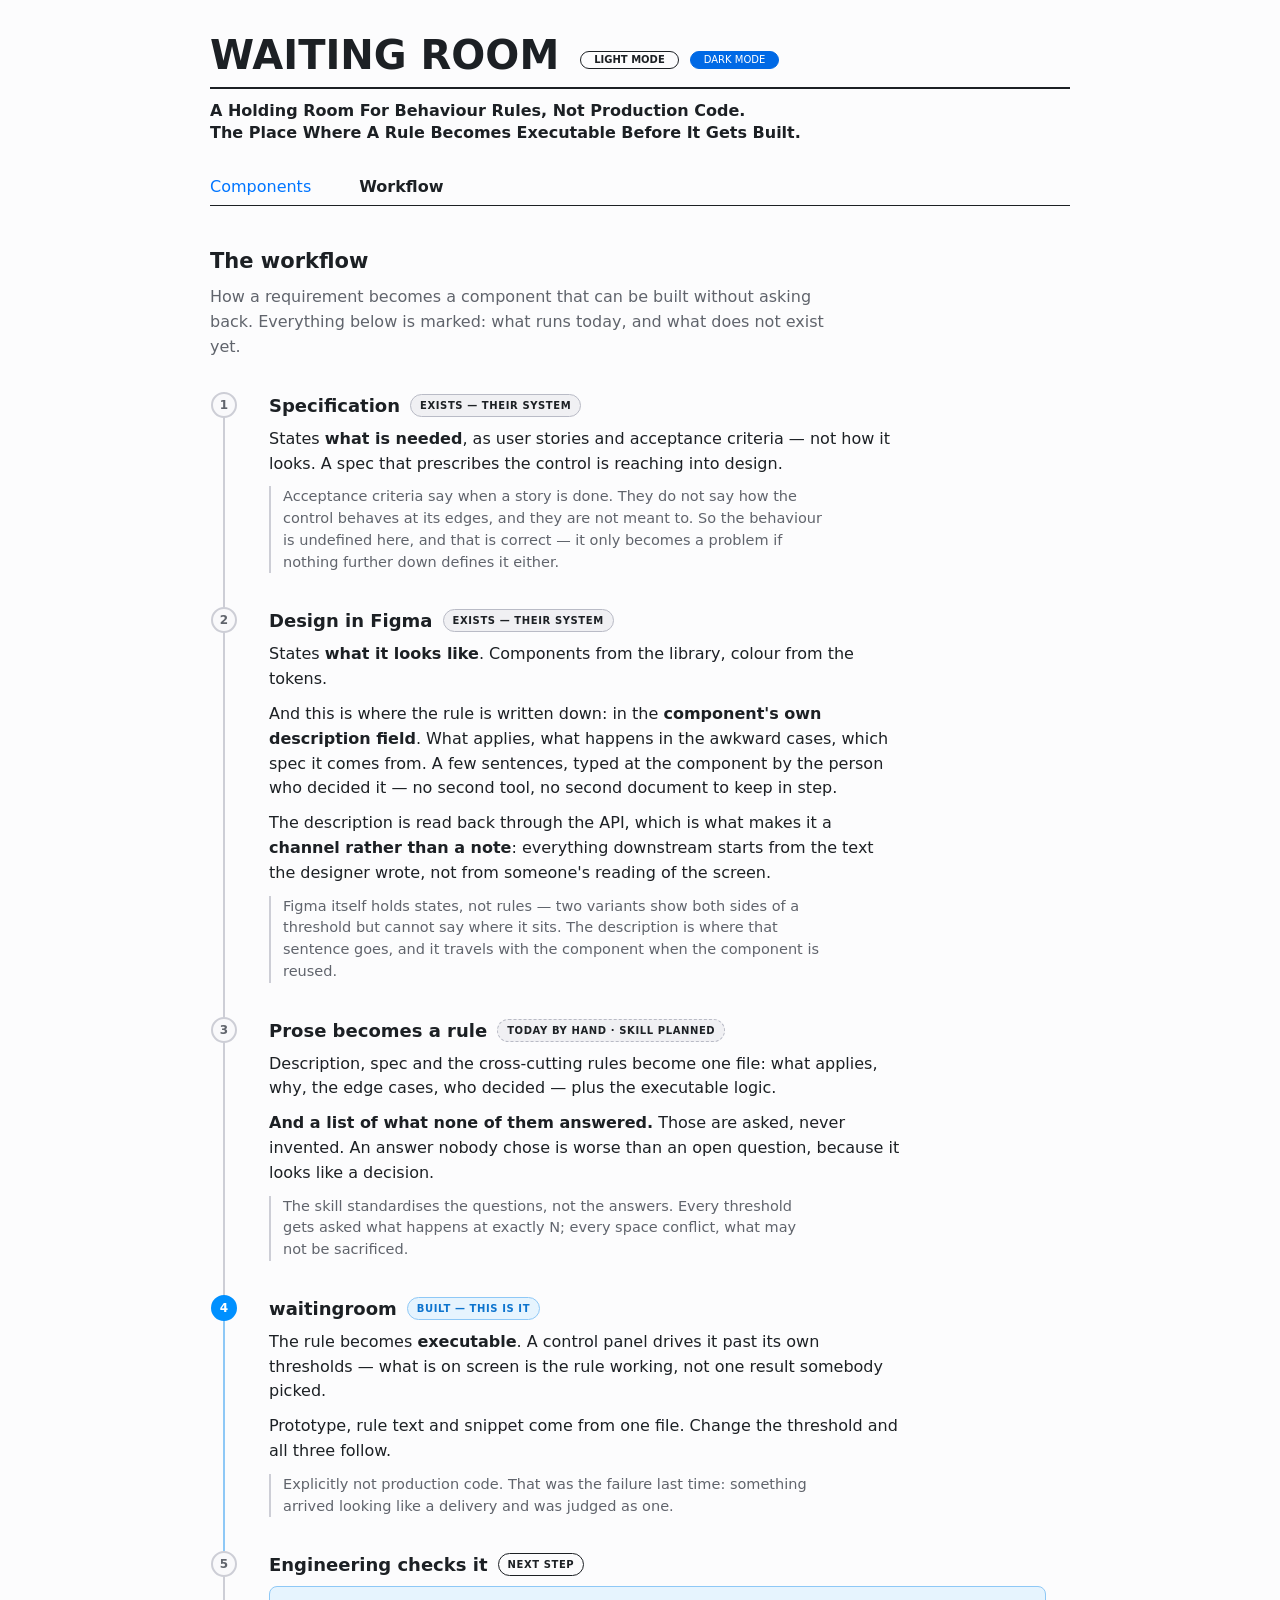
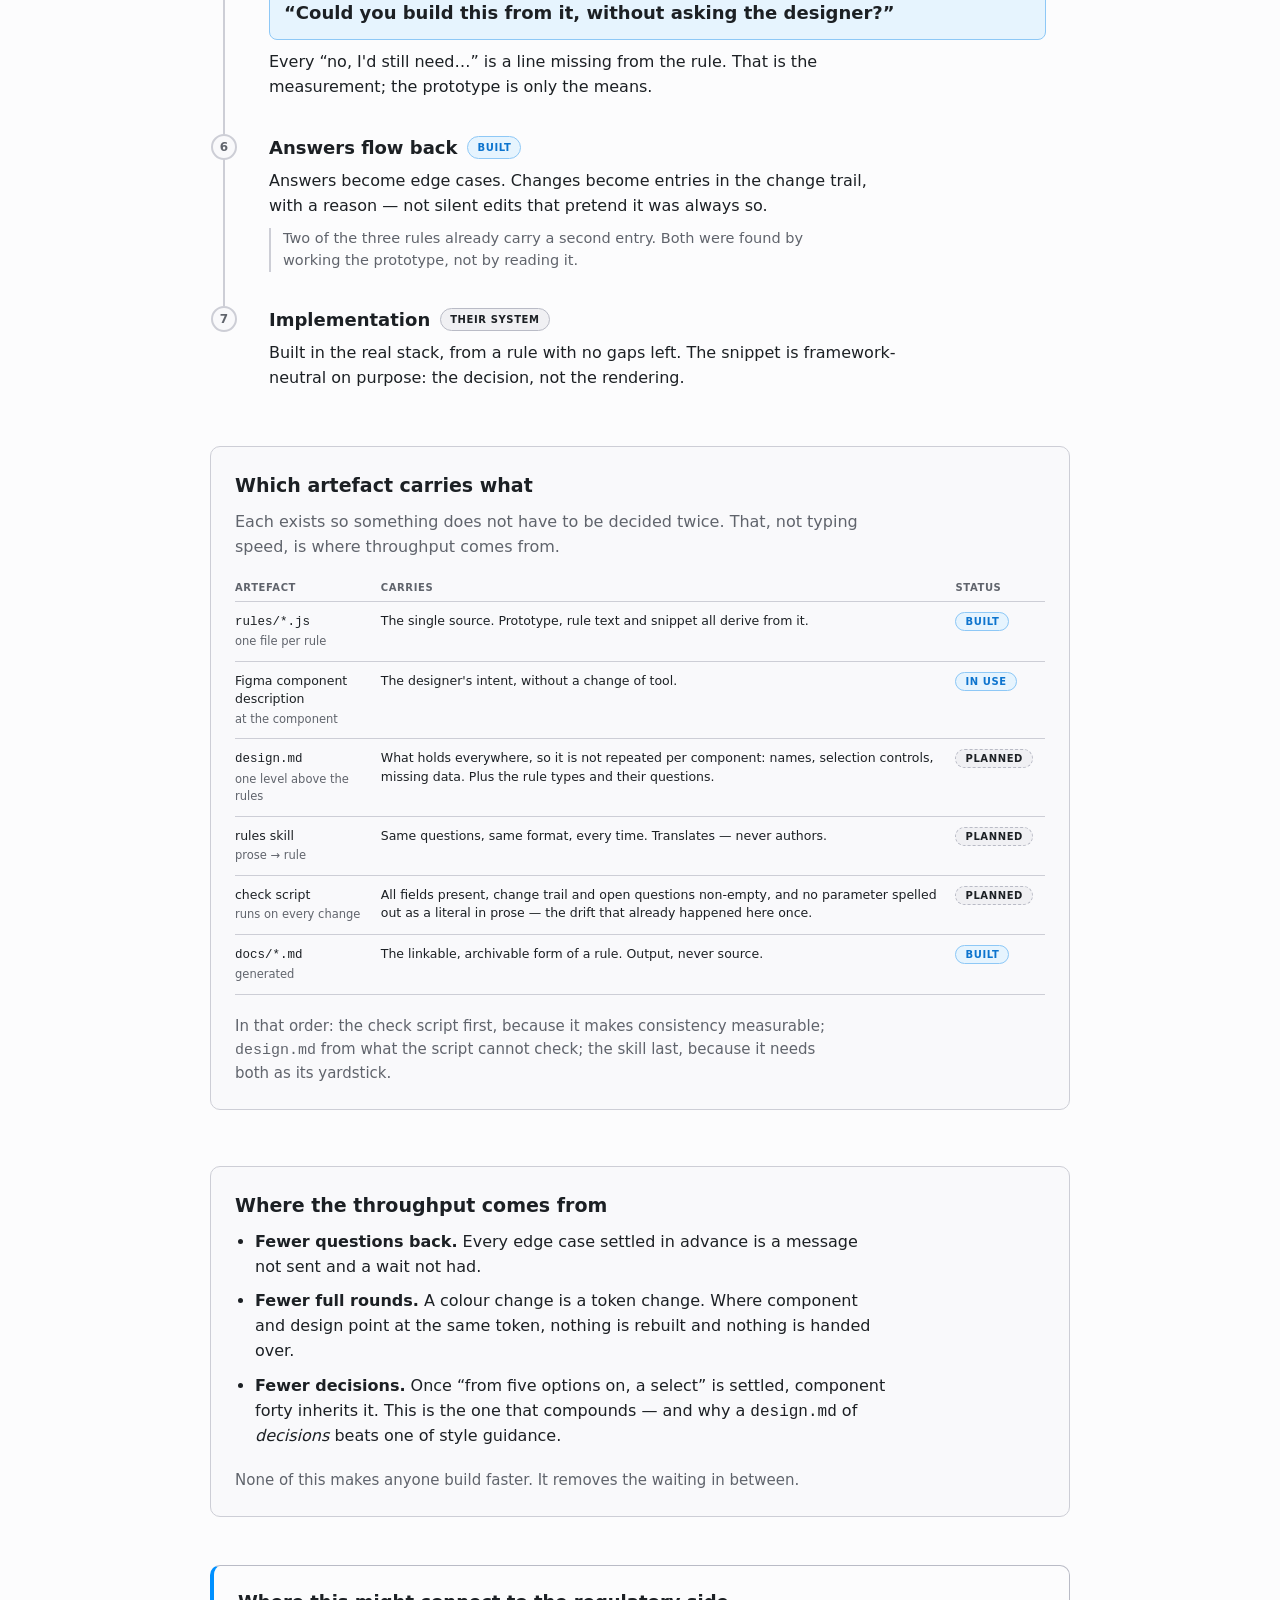
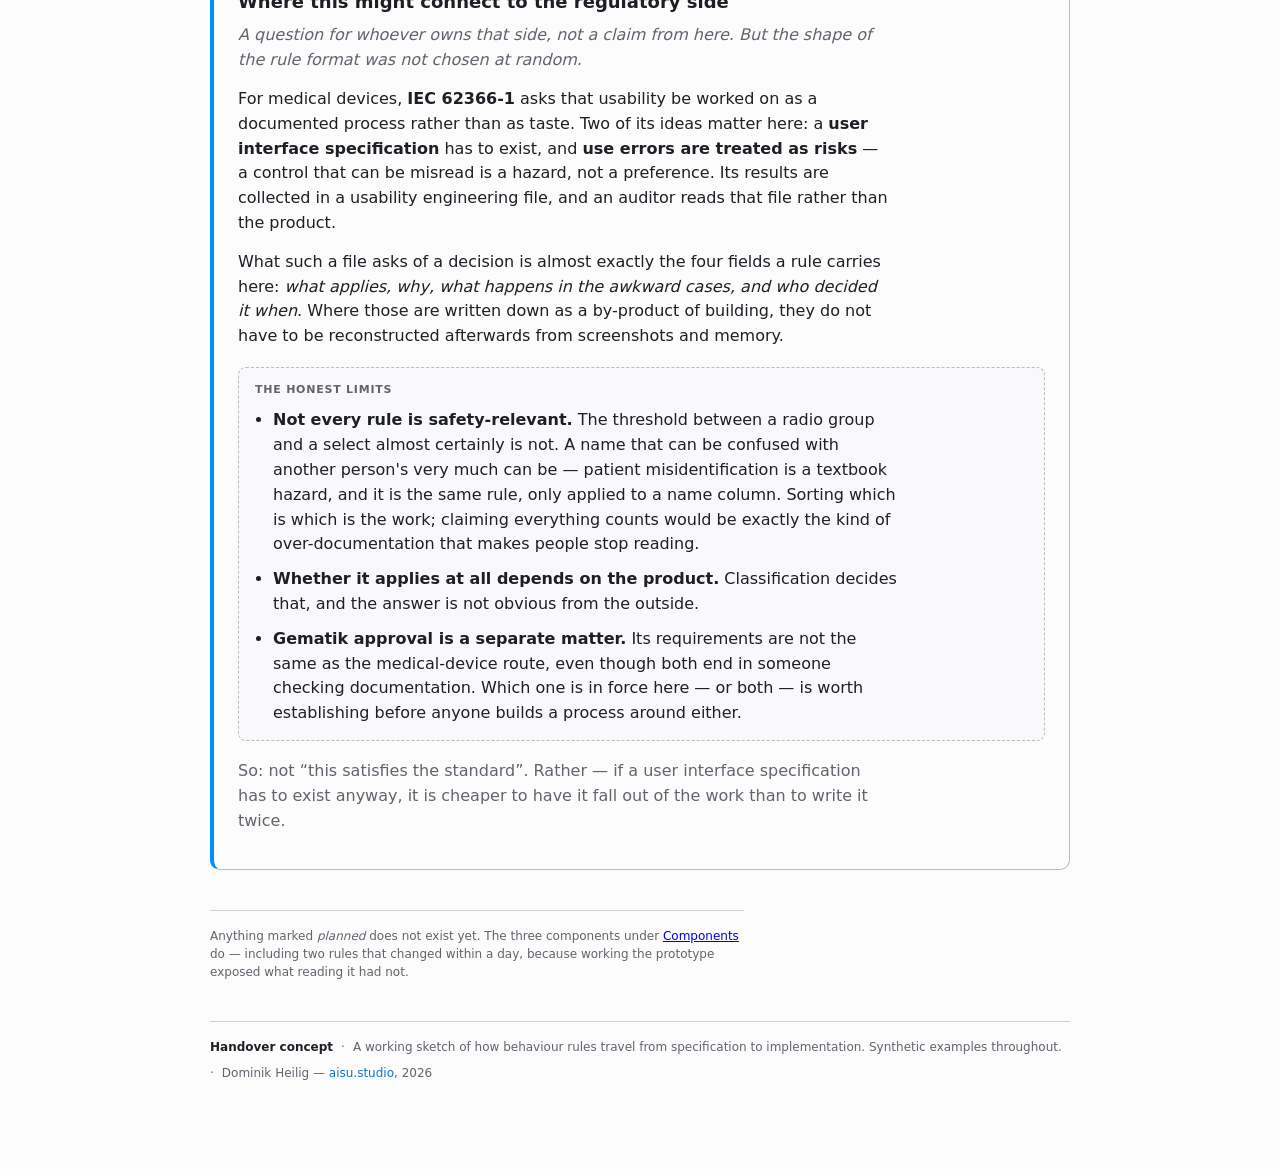
==== flow.html @ 4f772e80 "Keep the page's own typeface The frame is set in Public Sans. Sizes, weights and spacing stay the fr" ====
<!doctype html>
<html lang="en">
<head>
<meta charset="utf-8">
<meta name="viewport" content="width=device-width, initial-scale=1">
<title>waitingroom — the workflow</title>
<link rel="stylesheet" href="waitingroom.css">
</head>
<body class="wr-flow-page">
<div class="wr-page">

  <header id="site-header"></header>

  <h2 class="wr-page-heading">The workflow</h2>
  <p class="wr-page-lead">
    How a requirement becomes a component that can be built without asking back.
    Everything below is marked: what runs today, and what does not exist yet.
  </p>

  <!-- ------------------------------------------------------------ steps -->
  <ol class="wr-flow">

    <li class="wr-step">
      <div class="wr-step-head">
        <span class="wr-step-num">1</span>
        <h2>Specification</h2>
        <span class="wr-status wr-status-theirs">exists — their system</span>
      </div>
      <p>
        States <strong>what is needed</strong>, as user stories and acceptance criteria
        — not how it looks. A spec that prescribes the control is reaching into design.
      </p>
      <p class="wr-step-note">
        Acceptance criteria say when a story is done. They do not say how the control
        behaves at its edges, and they are not meant to. So the behaviour is undefined
        here, and that is correct — it only becomes a problem if nothing further down
        defines it either.
      </p>
    </li>

    <li class="wr-step">
      <div class="wr-step-head">
        <span class="wr-step-num">2</span>
        <h2>Design in Figma</h2>
        <span class="wr-status wr-status-theirs">exists — their system</span>
      </div>
      <p>
        States <strong>what it looks like</strong>. Components from the library, colour
        from the tokens.
      </p>
      <p>
        And this is where the rule is written down: in the
        <strong>component's own description field</strong>. What applies, what happens
        in the awkward cases, which spec it comes from. A few sentences, typed at the
        component by the person who decided it — no second tool, no second document to
        keep in step.
      </p>
      <p>
        The description is read back through the API, which is what makes it a
        <strong>channel rather than a note</strong>: everything downstream starts from
        the text the designer wrote, not from someone's reading of the screen.
      </p>
      <p class="wr-step-note">
        Figma itself holds states, not rules — two variants show both sides of a
        threshold but cannot say where it sits. The description is where that sentence
        goes, and it travels with the component when the component is reused.
      </p>
    </li>

    <li class="wr-step">
      <div class="wr-step-head">
        <span class="wr-step-num">3</span>
        <h2>Prose becomes a rule</h2>
        <span class="wr-status wr-status-manual">today by hand · skill planned</span>
      </div>
      <p>
        Description, spec and the cross-cutting rules become one file: what applies,
        why, the edge cases, who decided — plus the executable logic.
      </p>
      <p>
        <strong>And a list of what none of them answered.</strong> Those are asked,
        never invented. An answer nobody chose is worse than an open question, because
        it looks like a decision.
      </p>
      <p class="wr-step-note">
        The skill standardises the questions, not the answers. Every threshold gets
        asked what happens at exactly N; every space conflict, what may not be
        sacrificed.
      </p>
    </li>

    <li class="wr-step wr-step-here">
      <div class="wr-step-head">
        <span class="wr-step-num">4</span>
        <h2>waitingroom</h2>
        <span class="wr-status wr-status-built">built — this is it</span>
      </div>
      <p>
        The rule becomes <strong>executable</strong>. A control panel drives it past its
        own thresholds — what is on screen is the rule working, not one result somebody
        picked.
      </p>
      <p>
        Prototype, rule text and snippet come from one file. Change the threshold and
        all three follow.
      </p>
      <p class="wr-step-note">
        Explicitly not production code. That was the failure last time: something
        arrived looking like a delivery and was judged as one.
      </p>
    </li>

    <li class="wr-step">
      <div class="wr-step-head">
        <span class="wr-step-num">5</span>
        <h2>Engineering checks it</h2>
        <span class="wr-status wr-status-next">next step</span>
      </div>
      <p class="wr-question">
        “Could you build this from it, without asking the designer?”
      </p>
      <p>
        Every “no, I'd still need…” is a line missing from the rule. That is the
        measurement; the prototype is only the means.
      </p>
    </li>

    <li class="wr-step">
      <div class="wr-step-head">
        <span class="wr-step-num">6</span>
        <h2>Answers flow back</h2>
        <span class="wr-status wr-status-built">built</span>
      </div>
      <p>
        Answers become edge cases. Changes become entries in the change trail, with a
        reason — not silent edits that pretend it was always so.
      </p>
      <p class="wr-step-note">
        Two of the three rules already carry a second entry. Both were found by working
        the prototype, not by reading it.
      </p>
    </li>

    <li class="wr-step">
      <div class="wr-step-head">
        <span class="wr-step-num">7</span>
        <h2>Implementation</h2>
        <span class="wr-status wr-status-theirs">their system</span>
      </div>
      <p>
        Built in the real stack, from a rule with no gaps left. The snippet is
        framework-neutral on purpose: the decision, not the rendering.
      </p>
    </li>

  </ol>

  <!-- -------------------------------------------------------- artefacts -->
  <section class="wr-origin">
    <h2 class="wr-origin-title">Which artefact carries what</h2>
    <p class="wr-origin-lead">
      Each exists so something does not have to be decided twice. That, not typing
      speed, is where throughput comes from.
    </p>

    <table class="wr-cond">
      <thead>
        <tr><th>Artefact</th><th>Carries</th><th>Status</th></tr>
      </thead>
      <tbody>
        <tr>
          <td><code>rules/*.js</code><div class="wr-cond-label">one file per rule</div></td>
          <td>The single source. Prototype, rule text and snippet all derive from it.</td>
          <td><span class="wr-status wr-status-built">built</span></td>
        </tr>
        <tr>
          <td>Figma component description<div class="wr-cond-label">at the component</div></td>
          <td>The designer's intent, without a change of tool.</td>
          <td><span class="wr-status wr-status-built">in use</span></td>
        </tr>
        <tr>
          <td><code>design.md</code><div class="wr-cond-label">one level above the rules</div></td>
          <td>
            What holds everywhere, so it is not repeated per component: names, selection
            controls, missing data. Plus the rule types and their questions.
          </td>
          <td><span class="wr-status wr-status-planned">planned</span></td>
        </tr>
        <tr>
          <td>rules skill<div class="wr-cond-label">prose → rule</div></td>
          <td>
            Same questions, same format, every time. Translates — never authors.
          </td>
          <td><span class="wr-status wr-status-planned">planned</span></td>
        </tr>
        <tr>
          <td>check script<div class="wr-cond-label">runs on every change</div></td>
          <td>
            All fields present, change trail and open questions non-empty, and no
            parameter spelled out as a literal in prose — the drift that already
            happened here once.
          </td>
          <td><span class="wr-status wr-status-planned">planned</span></td>
        </tr>
        <tr>
          <td><code>docs/*.md</code><div class="wr-cond-label">generated</div></td>
          <td>The linkable, archivable form of a rule. Output, never source.</td>
          <td><span class="wr-status wr-status-built">built</span></td>
        </tr>
      </tbody>
    </table>

    <p class="wr-origin-foot">
      In that order: the check script first, because it makes consistency measurable;
      <code>design.md</code> from what the script cannot check; the skill last, because
      it needs both as its yardstick.
    </p>
  </section>

  <!-- ---------------------------------------------------------- payoff -->
  <section class="wr-origin">
    <h2 class="wr-origin-title">Where the throughput comes from</h2>
    <ul class="wr-payoff">
      <li>
        <strong>Fewer questions back.</strong> Every edge case settled in advance is a
        message not sent and a wait not had.
      </li>
      <li>
        <strong>Fewer full rounds.</strong> A colour change is a token change. Where
        component and design point at the same token, nothing is rebuilt and nothing is
        handed over.
      </li>
      <li>
        <strong>Fewer decisions.</strong> Once “from five options on, a select” is
        settled, component forty inherits it. This is the one that compounds — and why a
        <code>design.md</code> of <em>decisions</em> beats one of style guidance.
      </li>
    </ul>
    <p class="wr-origin-foot">
      None of this makes anyone build faster. It removes the waiting in between.
    </p>
  </section>


  <!-- ------------------------------------------------- regulatory note -->
  <aside class="wr-note">
    <h2 class="wr-note-title">Where this might connect to the regulatory side</h2>
    <p class="wr-note-lead">
      A question for whoever owns that side, not a claim from here. But the shape of
      the rule format was not chosen at random.
    </p>

    <p>
      For medical devices, <strong>IEC 62366-1</strong> asks that usability be worked on
      as a documented process rather than as taste. Two of its ideas matter here: a
      <strong>user interface specification</strong> has to exist, and
      <strong>use errors are treated as risks</strong> — a control that can be
      misread is a hazard, not a preference. Its results are collected in a usability
      engineering file, and an auditor reads that file rather than the product.
    </p>

    <p>
      What such a file asks of a decision is almost exactly the four fields a rule
      carries here: <em>what applies, why, what happens in the awkward cases, and who
      decided it when</em>. Where those are written down as a by-product of building,
      they do not have to be reconstructed afterwards from screenshots and memory.
    </p>

    <div class="wr-note-caution">
      <h3>The honest limits</h3>
      <ul>
        <li>
          <strong>Not every rule is safety-relevant.</strong> The threshold between a
          radio group and a select almost certainly is not. A name that can be confused
          with another person's very much can be — patient misidentification is a
          textbook hazard, and it is the same rule, only applied to a name column.
          Sorting which is which is the work; claiming everything counts would be
          exactly the kind of over-documentation that makes people stop reading.
        </li>
        <li>
          <strong>Whether it applies at all depends on the product.</strong>
          Classification decides that, and the answer is not obvious from the outside.
        </li>
        <li>
          <strong>Gematik approval is a separate matter.</strong> Its requirements are
          not the same as the medical-device route, even though both end in someone
          checking documentation. Which one is in force here — or both — is worth
          establishing before anyone builds a process around either.
        </li>
      </ul>
    </div>

    <p class="wr-note-foot">
      So: not “this satisfies the standard”. Rather — if a user interface specification
      has to exist anyway, it is cheaper to have it fall out of the work than to write
      it twice.
    </p>
  </aside>

  <p class="wr-foot">
    Anything marked <em>planned</em> does not exist yet. The three components under
    <a href="index.html">Components</a> do — including two rules that changed within a
    day, because working the prototype exposed what reading it had not.
  </p>


  <p class="wr-signature">
    <strong>Handover concept</strong>
    <span>·</span>
    <span>A working sketch of how behaviour rules travel from specification to
    implementation. Synthetic examples throughout.</span>
    <span>·</span>
    <span>Dominik Heilig — <a href="https://aisu.studio" target="_blank" rel="noopener noreferrer">aisu.studio</a>, 2026</span>
  </p>

</div>

<script type="module">
import { applyStoredTheme, wireModeControl } from './theme.js';
import { renderHeader } from './header.js';
applyStoredTheme();
renderHeader(document.getElementById('site-header'));
wireModeControl(document.querySelector('.wr-mode'));
</script>
</body>
</html>
---- waitingroom.css ----
/* ============================================================================
   waitingroom — colour layer
   ----------------------------------------------------------------------------
   Deliberately three-tiered: primitive → semantic → component. Not a proposal
   but a rebuild, so a component here can use the same structure as the target
   environment, and a primitive can be swapped without touching a component.

   The primitives are Radix scales (radix-ui.com/colors). Radix assigns a
   defined role to each step — 1/2 surfaces, 3–5 states, 6–8 borders, 9/10
   saturated solids, 11/12 text. That is why no contrast is computed by hand
   here: steps 11 and 12 on steps 1/2 are text-safe by construction.

   NOTE: the hex values below were written from memory and should be checked
   against the official Radix values before any serious use. For the structure
   this file is demonstrating, that makes no difference.
   ========================================================================= */

:root {
  /* ---------- 1 · PRIMITIVE — raw scale values, no meaning attached ---------- */
  --slate-1:  #fcfcfd;
  --slate-2:  #f9f9fb;
  --slate-3:  #f0f0f3;
  --slate-4:  #e8e8ec;
  --slate-5:  #e0e1e6;
  --slate-6:  #d9d9e0;
  --slate-7:  #cdced6;
  --slate-8:  #b9bbc6;
  --slate-9:  #8b8d98;
  --slate-10: #80838d;
  --slate-11: #60646c;
  --slate-12: #1c2024;

  --blue-1:  #fbfdff;
  --blue-2:  #f4faff;
  --blue-3:  #e6f4fe;
  --blue-4:  #d5efff;
  --blue-5:  #c2e5ff;
  --blue-6:  #acd8fc;
  --blue-7:  #8ec8f6;
  --blue-8:  #5eb1ef;
  --blue-9:  #0090ff;
  --blue-10: #0588f0;
  --blue-11: #0d74ce;
  --blue-12: #113264;
}

:root {
  /* ---------- 2 · SEMANTIC — roles. The connector. ----------
     Only this tier is repointed when the mode changes. Components never
     reach for a primitive — that would defeat the swap the whole structure
     exists to make possible. */
  --bg:            var(--slate-1);
  --surface:       var(--slate-2);
  --surface-sunk:  var(--slate-3);
  --border:        var(--slate-7);
  --border-strong: var(--slate-8);
  --text:          var(--slate-12);
  --text-muted:    var(--slate-11);
  --accent-solid:  var(--blue-9);
  --accent-text:   var(--blue-11);
  --accent-bg:     var(--blue-3);
  --accent-border: var(--blue-7);
}

:root {
  /* ---------- 3 · COMPONENT — one variable per property ----------
     Looks redundant, and is — that is the point. A component can deviate
     without the semantic tier being touched, and one place shows which role
     it claims. */
  --field-label-text:   var(--text);
  --field-border:       var(--border);

  --radio-border:       var(--border-strong);
  --radio-border-on:    var(--accent-solid);
  --radio-dot:          var(--accent-solid);
  --radio-label-text:   var(--text);

  --select-bg:          var(--surface);
  --select-border:      var(--border);
  --select-text:        var(--text);

  --fixed-bg:           var(--surface-sunk);
  --fixed-text:         var(--text);
  --fixed-note-text:    var(--text-muted);

  --trace-bg:           var(--accent-bg);
  --trace-border:       var(--accent-border);
  --trace-text:         var(--accent-text);

  --panel-bg:           var(--surface);
  --panel-border:       var(--border);
  --tab-text:           var(--text-muted);
  --tab-text-active:    var(--text);
  --tab-border-active:  var(--accent-solid);

  --code-bg:            var(--slate-12);
  --code-text:          var(--slate-3);
}

/* Dark mode: ONLY the semantic tier repoints.
   No primitive changes, no component variable is touched. */
:root[data-theme='dark'] {
  --slate-1:  #111113;  --slate-2:  #18191b;  --slate-3:  #212225;
  --slate-4:  #272a2d;  --slate-5:  #2e3135;  --slate-6:  #363a3f;
  --slate-7:  #43484e;  --slate-8:  #5a6169;  --slate-9:  #696e77;
  --slate-10: #777b84;  --slate-11: #b0b4ba;  --slate-12: #edeef0;

  --blue-1:  #0d1520;  --blue-2:  #111927;  --blue-3:  #0d2847;
  --blue-4:  #003362;  --blue-5:  #004074;  --blue-6:  #104d87;
  --blue-7:  #205d9e;  --blue-8:  #2870bd;  --blue-9:  #0090ff;
  --blue-10: #3b9eff;  --blue-11: #70b8ff;  --blue-12: #c2e6ff;
}

/* ============================================================================
   Workbench
   ========================================================================= */

* { box-sizing: border-box; }

body {
  margin: 0;
  padding: 32px 24px 80px;
  background: var(--bg);
  color: var(--text);
  font-family: -apple-system, BlinkMacSystemFont, 'Segoe UI', system-ui, sans-serif;
  font-size: 14px;
  line-height: 1.5;
}

.wr-page { max-width: 860px; margin: 0 auto; }

/* ============================================================================
   Masthead — built to "Waiting Room Header" (overgabe, node 7:83)
   ----------------------------------------------------------------------------
   Metrics taken from the frame: 40px wordmark, 2px rule, 16px claim over two
   lines, 16px navigation, 1px rule. Rendered by header.js into both pages, so
   the two cannot disagree about it.

   The frame is set in Public Sans; this keeps the system stack the rest of the
   page already uses. Sizes, weights and spacing are the frame's — only the
   face differs, which also means no external font request from a page that
   gets shown to a regulated shop.

   The frame's black and white are read through the token layer instead of
   being written in, which is what lets the same header hold in dark mode.
   The two blues are the frame's own values.
   ========================================================================= */

:root {
  --head-blue-link: #0075ff;   /* frame: Workflow */
  --head-blue-fill: #0069e5;   /* frame: the pill that is not the current mode */
}

.wr-head { margin-bottom: 40px; }

/* Not a flex row: wordmark and pills sit in one line box, so the pills can be
   aligned to the wordmark's baseline rather than to the top of its line. */
.wr-head-top { display: block; }

.wr-wordmark {
  display: inline;
  margin: 0;
  font-size: clamp(30px, 4.6vw, 40px);
  line-height: 1.175;
  font-weight: 700;
  text-transform: uppercase;
  color: var(--text);
  text-decoration: none;
}
.wr-wordmark:hover { color: var(--head-blue-link); }

/* The frame's two rules: 2px under the wordmark, 1px under the navigation. */
.wr-rule { height: 1px; background: var(--text); margin: 6px 0 0; }
.wr-rule-heavy { height: 2px; margin: 8px 0 0; }

.wr-subtitle {
  margin: 11px 0 0;
  color: var(--text);
  font-size: 16px;
  font-weight: 700;
  line-height: 1.372;
  text-transform: capitalize;   /* as in the frame: the text is written as a
                                   sentence and cased by the style */
}
.wr-subtitle span { display: block; }

/* ---- Colour mode ----
   Two named states rather than one button labelled with the other mode: the
   old control read "Dark" and it was not answerable, from looking at it,
   whether that was the state or the action.

   The frame draws the current mode as an outlined bold pill and the other one
   filled — so the filled pill is the one you press. */
/* An inline-block with overflow:hidden has its baseline at its bottom margin
   edge. That anchor is what puts the pills' underside exactly on the
   wordmark's baseline — and it keeps holding when the wordmark scales down on
   a narrow viewport, which a fixed offset would not. The zeroed font-size and
   line-height remove the strut that would otherwise sit under the pills. */
.wr-mode-anchor {
  display: inline-block;
  overflow: hidden;
  vertical-align: baseline;
  margin-left: 21px;
  font-size: 0;
  line-height: 0;
}
.wr-mode { display: flex; gap: 11px; }
.wr-mode-btn {
  appearance: none;
  border: 1px solid var(--text);
  border-radius: 10px;
  background: transparent;
  color: var(--text);
  font: inherit;
  font-size: 10px;
  font-weight: 400;
  line-height: 16.5px;
  text-transform: uppercase;
  padding: 0 13px;
  cursor: pointer;
}
.wr-mode-btn[aria-pressed='false'] {
  background: var(--head-blue-fill);
  border-color: var(--head-blue-fill);
  color: #fff;
}
.wr-mode-btn[aria-pressed='true'] { font-weight: 700; }
.wr-mode-btn:hover { opacity: .85; }

/* ---- Page navigation ----
   Under the title rather than in a corner: with two pages the second is
   otherwise found by accident, and the workflow page is half the argument.
   As in the frame, the page being read is bold and black; the other reads as
   the link it is. */
.wr-nav { display: flex; flex-wrap: wrap; gap: 48px; margin: 31px 0 0; }
.wr-nav-link {
  text-decoration: none;
  color: var(--head-blue-link);
  font-size: 16px;
  font-weight: 400;
  text-transform: capitalize;
}
.wr-nav-link:hover { text-decoration: underline; }
.wr-nav-link[aria-current='page'] { color: var(--text); font-weight: 700; }

/* ---- Level filter ----
   These two used to be inert labels. They now filter, which is the only
   honest form for something that looks like a control. */
.wr-level {
  display: flex;
  flex-wrap: wrap;
  gap: 8px;
  margin: 34px 0 0;
}
.wr-level-chip {
  border: 1.5px solid var(--border-strong);
  border-radius: 999px;
  background: transparent;
  color: var(--text-muted);
  padding: 5px 13px;
  font: inherit;
  font-size: 10.5px;
  font-weight: 700;
  text-transform: uppercase;
  letter-spacing: .06em;
  cursor: pointer;
}
.wr-level-chip:hover { color: var(--text); border-color: var(--text); }
.wr-level-chip[aria-pressed='true'] {
  background: var(--accent-text);
  border-color: var(--accent-text);
  color: var(--bg);
}
/* Set apart by size and weight, not by fading it: at 10px an opacity step
   drops below the contrast floor, and a count nobody can read is decoration. */
.wr-level-count { margin-left: 7px; font-weight: 600; }
.wr-level-note {
  margin: 12px 0 0;
  max-width: 68ch;
  color: var(--text-muted);
  font-size: 12.5px;
  line-height: 1.5;
}

.wr-component-name { font-size: 17px; font-weight: 600; margin: 24px 0 10px; }

/* ---- Tabs ---- */
.wr-tabbar { display: flex; align-items: flex-end; gap: 4px; border-bottom: 1px solid var(--panel-border); }
.wr-tab {
  border: none; background: transparent;
  color: var(--tab-text);
  font-size: 11px; font-weight: 600; text-transform: uppercase; letter-spacing: .05em;
  padding: 10px 16px; cursor: pointer;
  border-bottom: 2px solid transparent;
  margin-bottom: -1px;
}
.wr-tab[aria-selected='true'] { color: var(--tab-text-active); border-bottom-color: var(--tab-border-active); }
.wr-links { margin-left: auto; align-self: center; display: flex; gap: 14px; }
.wr-ext-link {
  color: var(--accent-text); font-size: 11px; font-weight: 600;
  text-transform: uppercase; letter-spacing: .05em; text-decoration: none;
}
.wr-ext-link:hover { text-decoration: underline; }
/* Not yet linked: visibly pending rather than silently dead. */
.wr-ext-link-empty { color: var(--text-muted); border-bottom: 1px dotted var(--border-strong); }

.wr-panel {
  border: 1px solid var(--panel-border); border-top: none;
  background: var(--panel-bg);
  border-radius: 0 0 8px 8px;
  padding: 20px;
}
.wr-panel[hidden] { display: none; }

/* ---- Control panel ---- */
.wr-console {
  display: grid;
  gap: 16px;                      /* two controls stacked with no gap read as
                                     one control with a stray second row */
  border: 1px dashed var(--border-strong);
  border-radius: 8px;
  padding: 15px 16px;
  margin-bottom: 20px;
  background: var(--bg);
}
.wr-console-title {
  font-size: 10px; text-transform: uppercase; letter-spacing: .08em;
  color: var(--text-muted); margin: 0;
}
.wr-control { display: flex; align-items: center; gap: 12px; flex-wrap: wrap; }
/* Direct child only: a choice item is itself a label, and the shared minimum
   width was being applied to each option as well. */
.wr-control > label { font-size: 13px; min-width: 108px; }
.wr-control input[type='range'] { flex: 1; accent-color: var(--accent-solid); max-width: 320px; }
.wr-control output {
  font-variant-numeric: tabular-nums; font-size: 13px; min-width: 2.5em;
  color: var(--text-muted);
}

/* ---- The prototype ---- */
.wr-stage { padding: 4px 0; }
.wr-field { max-width: 380px; }
.wr-field-label { font-weight: 600; color: var(--field-label-text); margin-bottom: 8px; }

.wr-radios { display: grid; gap: 6px; }
.wr-radio { display: flex; align-items: center; gap: 8px; cursor: pointer; }
.wr-radio input { accent-color: var(--radio-dot); width: 16px; height: 16px; }
.wr-radio span { color: var(--radio-label-text); }

.wr-select {
  width: 100%;
  background: var(--select-bg);
  border: 1px solid var(--select-border);
  color: var(--select-text);
  border-radius: 6px;
  padding: 8px 10px;
  font-size: 14px;
  font-family: inherit;
}

.wr-fixed {
  background: var(--fixed-bg);
  border-radius: 6px; padding: 8px 10px;
  display: flex; align-items: baseline; gap: 10px; flex-wrap: wrap;
}
.wr-fixed-value { color: var(--fixed-text); }
.wr-fixed-note { color: var(--fixed-note-text); font-size: 12px; }

.wr-empty { color: var(--text-muted); font-style: italic; margin: 0; }

/* The trace: which branch of the rule is active. Not for production. */
.wr-trace {
  display: inline-flex; align-items: center; gap: 8px;
  margin-top: 16px; padding: 5px 10px;
  background: var(--trace-bg); border: 1px solid var(--trace-border);
  border-radius: 999px; color: var(--trace-text); font-size: 12px;
}
.wr-trace-form { font-weight: 600; }
.wr-trace-arrow { opacity: .6; }

/* ---- RULES ---- */
.wr-rule-head { margin: 0 0 4px; font-size: 15px; }
.wr-rule-statement {
  font-size: 15px; margin: 0 0 18px; padding: 10px 12px;
  background: var(--accent-bg); border-left: 3px solid var(--accent-solid);
  border-radius: 0 6px 6px 0; color: var(--text);
}
.wr-rule-section { margin: 0 0 18px; }
.wr-rule-section > h4 {
  font-size: 10px; text-transform: uppercase; letter-spacing: .08em;
  color: var(--text-muted); margin: 0 0 6px;
}
.wr-rule-section p { margin: 0; max-width: 68ch; }
.wr-edge { border-top: 1px solid var(--border); padding: 8px 0; }
.wr-edge:last-child { border-bottom: 1px solid var(--border); }
.wr-edge dt { font-weight: 600; font-size: 13px; }
.wr-edge dd { margin: 2px 0 0; color: var(--text-muted); max-width: 68ch; }

.wr-open { border-left: 3px solid var(--slate-9); padding-left: 12px; }
.wr-open li { margin-bottom: 6px; max-width: 66ch; }

.wr-prov { font-size: 12px; color: var(--text-muted); }
.wr-prov li { margin-bottom: 4px; }

/* ---- CODE ---- */
.wr-code {
  background: var(--code-bg); color: var(--code-text);
  border-radius: 8px; padding: 16px; overflow-x: auto;
  font-family: ui-monospace, SFMono-Regular, Menlo, monospace;
  font-size: 12.5px; line-height: 1.6; margin: 0;
}
.wr-code-note { color: var(--text-muted); font-size: 12px; margin: 0 0 10px; max-width: 68ch; }

.wr-foot {
  margin-top: 40px; padding-top: 16px; border-top: 1px solid var(--border);
  color: var(--text-muted); font-size: 12px; max-width: 70ch;
}

/* ============================================================================
   Multiple components on one page
   ========================================================================= */

.wr-component { margin-bottom: 56px; }

/* A rule between components rather than more air. Three workbenches stacked
   with only whitespace between them read as one long page: the control panel
   of the second sits close enough to the trace of the first to look like part
   of it. */
.wr-component + .wr-component {
  border-top: 1px solid var(--border);
  padding-top: 10px;
}

.wr-component-head { display: flex; align-items: baseline; gap: 8px; flex-wrap: wrap; margin: 30px 0 12px; }
.wr-kind, .wr-level-tag {
  font-size: 10px; font-weight: 700; text-transform: uppercase; letter-spacing: .06em;
  padding: 3px 9px; border-radius: 999px; white-space: nowrap;
}
/* The rule type is the sharper of the two labels, so it carries the outline;
   the level is context and stays quiet. */
.wr-kind {
  color: var(--text);
  border: 1px solid var(--border-strong);
}
.wr-level-tag {
  color: var(--text);
  background: var(--surface-sunk);
}

/* ---- The change-of-address form ---- */
.wr-form { display: grid; gap: 14px; max-width: 460px; }
.wr-form-row { display: grid; gap: 5px; }
.wr-form-label { font-size: 13px; font-weight: 600; }

/* Revealed fields carry a marker, so it is visible at a glance which parts of
   the form are there because of an answer and which are always present. */
.wr-form-row-revealed {
  border-left: 2px solid var(--accent-border);
  padding-left: 12px;
  margin-left: -14px;
}

.wr-input {
  background: var(--select-bg); border: 1px solid var(--select-border);
  color: var(--select-text); border-radius: 6px;
  padding: 8px 10px; font-size: 14px; font-family: inherit; width: 100%;
}
.wr-input::placeholder { color: var(--text-muted); }

.wr-child-stack { display: grid; gap: 8px; }
.wr-child { display: flex; align-items: center; gap: 10px; }
.wr-child-num {
  flex: none; width: 22px; height: 22px; border-radius: 999px;
  background: var(--surface-sunk); color: var(--text-muted);
  font-size: 11px; display: grid; place-items: center;
}

/* ---- Trace block for the conditional rule ---- */
.wr-trace-block {
  margin-top: 20px; padding: 12px 14px;
  background: var(--accent-bg); border: 1px solid var(--accent-border);
  border-radius: 8px; font-size: 12px; color: var(--accent-text);
}
.wr-trace-title { font-weight: 700; margin-bottom: 6px; }
.wr-trace-line { margin-bottom: 3px; }
.wr-trace-line code { font-size: 11.5px; }
.wr-trace-kept {
  margin-top: 8px; padding-top: 8px;
  border-top: 1px solid var(--accent-border); font-style: italic;
}

/* ---- Conditions table in the Rules tab ---- */
.wr-cond { width: 100%; border-collapse: collapse; font-size: 12.5px; }
.wr-cond th {
  text-align: left; font-size: 10px; text-transform: uppercase;
  letter-spacing: .06em; color: var(--text-muted);
  padding: 0 10px 6px 0; border-bottom: 1px solid var(--border);
}
.wr-cond td { padding: 8px 10px 8px 0; border-bottom: 1px solid var(--border); vertical-align: top; }
.wr-cond-label { color: var(--text-muted); font-size: 11.5px; margin-top: 2px; }
.wr-cond-base { margin: 10px 0 0; color: var(--text-muted); font-size: 12px; }

/* ============================================================================
   Where the rules sit in Figma
   ========================================================================= */

.wr-origin {
  margin: 56px 0 0; padding: 24px;
  border: 1px solid var(--border); border-radius: 10px;
  background: var(--surface);
}
.wr-origin-title { font-size: 16px; margin: 0 0 8px; }
.wr-origin-lead { margin: 0 0 20px; color: var(--text-muted); max-width: 64ch; }

.wr-origin-split { display: grid; gap: 20px; grid-template-columns: 1fr; }
@media (min-width: 760px) { .wr-origin-split { grid-template-columns: 1fr 1fr; } }

.wr-origin-figure { margin: 0; }
.wr-origin-figure img {
  width: 100%; height: auto; display: block;
  border: 1px solid var(--border); border-radius: 8px; background: var(--bg);
}
.wr-origin-figure figcaption {
  margin-top: 8px; font-size: 11.5px; color: var(--text-muted);
}
.wr-origin-caption {
  font-size: 10px; text-transform: uppercase; letter-spacing: .07em;
  color: var(--text-muted); margin: 0 0 6px;
}
.wr-origin-quote {
  margin: 0; padding: 12px 14px;
  background: var(--bg); border: 1px solid var(--border); border-radius: 8px;
  font-family: ui-monospace, SFMono-Regular, Menlo, monospace;
  font-size: 11.5px; line-height: 1.6; white-space: pre-wrap;
  color: var(--text); overflow-x: auto;
}
.wr-origin-foot { margin: 20px 0 0; color: var(--text-muted); max-width: 64ch; font-size: 13px; }

/* ---- Waiting list ---- */
.wr-list { font-size: 13px; }
.wr-list-row {
  display: grid;
  grid-template-columns: 52px var(--name-col, 300px) 70px 46px;
  gap: 12px; align-items: start;
  padding: 7px 0; border-bottom: 1px solid var(--border);
}
.wr-list-head {
  font-size: 10px; text-transform: uppercase; letter-spacing: .06em;
  color: var(--text-muted); border-bottom-color: var(--border-strong);
}
.wr-col-ticket { font-variant-numeric: tabular-nums; color: var(--text-muted); }
.wr-col-name { min-width: 0; }
.wr-col-waited, .wr-col-desk { font-variant-numeric: tabular-nums; color: var(--text-muted); }

.wr-name-line { display: inline; }
.wr-name-line2 { display: block; }
.wr-name-original { color: var(--text-muted); }

/* The last rung: the family name alone is wider than the column. It wraps at
   spaces and hyphens and the row grows taller.
   No scroll and no fade — an earlier version had both, and a faded edge
   looks exactly like the cut-off name the rule forbids. Whatever is on
   screen has to be either the whole name or visibly an abbreviation; there
   is no third state a reader can be expected to tell apart. */
.wr-col-name[data-step='wrap'] {
  overflow-wrap: break-word;
  word-break: normal;
  hyphens: none;
}
.wr-col-name[data-step='wrap'] .wr-name-line2 {
  border-bottom: 1px dotted var(--accent-border);
}

.wr-ladder { margin: 0; padding-left: 20px; }
.wr-ladder li { margin-bottom: 5px; max-width: 68ch; }
.wr-trace-line-off { opacity: .45; }

/* Two fields per child: name and date of birth are validated differently and
   corrected independently, so they never share one input. */
.wr-child { align-items: start; }
.wr-child-pair { display: grid; grid-template-columns: 1fr auto; gap: 8px; flex: 1; }
.wr-input-date { width: auto; }
@media (max-width: 520px) {
  .wr-child-pair { grid-template-columns: 1fr; }
  .wr-input-date { width: 100%; }
}

/* ============================================================================
   The flow page
   ========================================================================= */

.wr-flow { list-style: none; margin: 32px 0 48px; padding: 0; }

.wr-step {
  position: relative;
  padding: 0 0 24px 44px;
  border-left: 2px solid var(--border);
  margin-left: 13px;
}
.wr-step:last-child { border-left-color: transparent; padding-bottom: 0; }

.wr-step-num {
  position: absolute; left: -14px; top: 0;
  width: 26px; height: 26px; border-radius: 999px;
  background: var(--surface); border: 2px solid var(--border);
  color: var(--text-muted);
  font-size: 12px; font-weight: 700;
  display: grid; place-items: center;
}

/* The step this page is served from. Marked so the reader can place
   themselves in the process rather than having to work it out. */
.wr-step-here > .wr-step-head .wr-step-num {
  background: var(--accent-solid); border-color: var(--accent-solid); color: #fff;
}
.wr-step-here { border-left-color: var(--accent-border); }

.wr-step-head { display: flex; align-items: center; gap: 10px; flex-wrap: wrap; margin-bottom: 8px; }
.wr-step-head h2 { font-size: 16px; margin: 0; }
.wr-step p { margin: 0 0 10px; max-width: 62ch; }
.wr-step p.wr-step-note {
  color: var(--text-muted); font-size: 13px;
  border-left: 2px solid var(--border); padding-left: 12px;
  max-width: 60ch;
}

.wr-step p.wr-question {
  font-size: 16px; font-weight: 600;
  background: var(--accent-bg); border: 1px solid var(--accent-border);
  border-radius: 8px; padding: 12px 14px; color: var(--text);
}

/* Status is stated everywhere, because a process diagram that does not
   distinguish what runs from what is intended reads as a promise. */
/* Set in the text colour, not a lighter one. At 10px uppercase, muted grey on
   white was reading as disabled — and these chips carry the one thing the flow
   page has to be unambiguous about: what exists and what does not.
   The states are told apart by border and fill, never by fading the label. */
.wr-status {
  font-size: 10px; font-weight: 600; text-transform: uppercase; letter-spacing: .06em;
  border-radius: 999px; padding: 3px 9px; white-space: nowrap;
  border: 1px solid var(--border-strong); color: var(--text);
}
.wr-status-built   { border-color: var(--accent-border); color: var(--accent-text); background: var(--accent-bg); }
.wr-status-planned { border-style: dashed; background: var(--surface-sunk); }
.wr-status-manual  { border-style: dashed; background: var(--surface-sunk); }
.wr-status-next    { border-color: var(--text); }
.wr-status-theirs  { background: var(--surface-sunk); }

.wr-payoff { margin: 0; padding-left: 20px; }
.wr-payoff li { margin-bottom: 12px; max-width: 62ch; }


/* ---- Strategy choice in the control panel ---- */
/* Two columns rather than one long line: four options side by side sit too
   close to compare, and the rejected one loses the space its tag needs. */
.wr-choice { display: grid; grid-template-columns: repeat(2, minmax(0, 210px)); gap: 9px 20px; }
@media (max-width: 620px) { .wr-choice { grid-template-columns: 1fr; } }
.wr-choice-item { display: flex; align-items: center; gap: 6px; font-size: 13px; cursor: pointer; }
.wr-choice-item input { accent-color: var(--accent-solid); }
.wr-choice-rejected span:first-of-type { color: var(--text-muted); }
.wr-choice-tag {
  font-size: 9px; text-transform: uppercase; letter-spacing: .06em;
  border: 1px dashed var(--border-strong); border-radius: 999px;
  padding: 1px 6px; color: var(--text-muted);
}
.wr-trace-block-rejected {
  background: var(--surface-sunk);
  border-color: var(--border-strong);
  color: var(--text-muted);
}
.wr-edge-rejected dt { color: var(--text-muted); }
.wr-edge dt .wr-status { margin-left: 6px; vertical-align: middle; }
.wr-origin-figure-second { margin-top: 16px; }
.wr-origin-caption-foot { margin: 8px 0 0; text-transform: none; letter-spacing: 0; font-size: 11.5px; }


.wr-page-heading { font-size: 21px; margin: 30px 0 8px; }
.wr-page-lead { color: var(--text-muted); margin: 0; max-width: 62ch; }


/* ============================================================================
   Reading size — flow page only
   ----------------------------------------------------------------------------
   The components page is a workbench: prose sits next to a data table and a
   control panel, and 16px body copy beside a 13px table makes the table look
   like small print. The flow page has nothing to compete with and is meant to
   be read end to end, so it gets reading sizes.
   ========================================================================= */

.wr-flow-page .wr-page-lead,
.wr-flow-page .wr-step > p,
.wr-flow-page .wr-origin-lead,
.wr-flow-page .wr-payoff li {
  font-size: 16px;
  line-height: 1.55;
}
.wr-flow-page .wr-step p.wr-step-note { font-size: 14.5px; line-height: 1.5; }
.wr-flow-page .wr-step p.wr-question  { font-size: 18px; }
.wr-flow-page .wr-step-head h2        { font-size: 18px; }
.wr-flow-page .wr-origin-title        { font-size: 19px; margin-bottom: 10px; }
.wr-flow-page .wr-origin-foot         { font-size: 15px; line-height: 1.55; }
.wr-flow-page .wr-page-heading        { font-size: 21px; }
.wr-flow-page .wr-cond td             { padding: 10px 12px 10px 0; line-height: 1.5; }

/* ---- Signature ---- */
.wr-signature {
  margin-top: 40px; padding-top: 16px;
  border-top: 1px solid var(--border);
  color: var(--text-muted); font-size: 12px;
  display: flex; gap: 8px; flex-wrap: wrap; align-items: baseline;
}
.wr-signature strong { color: var(--text); font-weight: 600; }
.wr-signature a { color: var(--accent-text); text-decoration: none; }
.wr-signature a:hover { text-decoration: underline; }

/* ---- Regulatory note ----
   Visually set apart because it makes a different kind of claim than the rest
   of the page: everything else describes what was built, this one raises a
   question about a domain the author does not own. */
.wr-note {
  margin: 48px 0 0;
  padding: 22px 24px;
  border: 1px solid var(--border-strong);
  border-left: 4px solid var(--accent-solid);
  border-radius: 10px;
  background: var(--bg);
}
.wr-note-title { font-size: 18px; margin: 0 0 8px; }
.wr-note-lead { color: var(--text-muted); margin: 0 0 16px; max-width: 62ch; font-style: italic; }
.wr-note p { max-width: 64ch; margin: 0 0 14px; }
.wr-note-caution {
  border: 1px dashed var(--border-strong);
  border-radius: 8px;
  padding: 14px 16px;
  margin: 18px 0;
  background: var(--surface);
}
.wr-note-caution h3 {
  font-size: 11px; text-transform: uppercase; letter-spacing: .07em;
  color: var(--text-muted); margin: 0 0 10px;
}
.wr-note-caution ul { margin: 0; padding-left: 18px; }
.wr-note-caution li { margin-bottom: 10px; max-width: 62ch; }
.wr-note-caution li:last-child { margin-bottom: 0; }
.wr-note-foot { color: var(--text-muted); margin: 0; max-width: 64ch; }
.wr-flow-page .wr-note p,
.wr-flow-page .wr-note-caution li { font-size: 16px; line-height: 1.55; }
.wr-flow-page .wr-note-lead { font-size: 16px; line-height: 1.55; }

/* ---- Reveal on hover and focus ----
   Marked with a dotted underline so it is visible that something is hidden;
   an abbreviation nobody knows can be expanded is just an abbreviation. */
.wr-name-reveal { position: relative; cursor: help; }
.wr-name-reveal .wr-name-line { border-bottom: 1px dotted var(--border-strong); }
.wr-name-reveal:focus-visible { outline: 2px solid var(--accent-solid); outline-offset: 2px; border-radius: 3px; }

.wr-name-tip {
  position: absolute; left: 0; top: calc(100% + 6px); z-index: 5;
  display: none; width: max-content; max-width: 280px;
  background: var(--code-bg); color: var(--code-text);
  border-radius: 6px; padding: 6px 9px;
  font-size: 12.5px; line-height: 1.45;
  box-shadow: 0 4px 14px rgba(0, 0, 0, .18);
}
/* :focus, not :focus-visible — the ring is only wanted for keyboard users,
   but the tooltip is wanted whenever the cell has focus at all. Anyone who
   clicked into it is asking the same question as anyone who tabbed to it. */
.wr-name-reveal:hover .wr-name-tip,
.wr-name-reveal:focus .wr-name-tip { display: block; }

/* ============================================================================
   Rules tab — reading sizes
   ----------------------------------------------------------------------------
   This panel is the one part of the components page that is genuinely read
   rather than scanned: a rationale is an argument, and an edge case has to be
   understood before it can be built. It gets reading type even though the
   surrounding page does not — the control panel and the prototype next to it
   are interface, this is prose.
   ========================================================================= */

.wr-panel[data-panel='rules'] { padding: 24px 26px 26px; }

.wr-panel[data-panel='rules'] p,
.wr-panel[data-panel='rules'] li,
.wr-panel[data-panel='rules'] dd {
  font-size: 15.5px;
  line-height: 1.62;
  max-width: 58ch;
}

/* The rule itself, stated once. Large enough to be the thing you read first. */
.wr-panel[data-panel='rules'] .wr-rule-statement {
  font-size: 17.5px;
  line-height: 1.5;
  padding: 14px 16px;
  margin-bottom: 26px;
  max-width: 56ch;
}

.wr-rule-head { font-size: 17px; margin-bottom: 6px; }

/* Section labels get air above them, so the panel reads as parts rather than
   as one column of text. */
.wr-rule-section { margin: 0 0 28px; }
.wr-rule-section > h4 {
  font-size: 11px;
  letter-spacing: .09em;
  margin-bottom: 10px;
  padding-bottom: 6px;
  border-bottom: 1px solid var(--border);
}

/* Rationale often runs to several paragraphs — they need to be separable. */
.wr-rule-section p + p { margin-top: 12px; }

/* Edge cases: the term carries the case, the definition carries the handling.
   Making the term stand out turns the list into something you can scan for
   the one case you are looking for. */
.wr-edge { padding: 12px 0; }
.wr-edge dt { font-size: 15.5px; font-weight: 650; margin-bottom: 3px; }
.wr-edge dd { color: var(--text-muted); }

.wr-open li, .wr-payoff li { margin-bottom: 10px; }
.wr-open { padding-left: 14px; }

/* Provenance stays small: it is a record, consulted rather than read. */
.wr-panel[data-panel='rules'] .wr-prov li { font-size: 13px; line-height: 1.5; max-width: 74ch; }

/* Tables inside the panel keep their density — a conditions table is data. */
.wr-panel[data-panel='rules'] .wr-cond td,
.wr-panel[data-panel='rules'] .wr-cond th { font-size: 13px; }
.wr-panel[data-panel='rules'] .wr-cond-base { font-size: 13.5px; max-width: 70ch; }
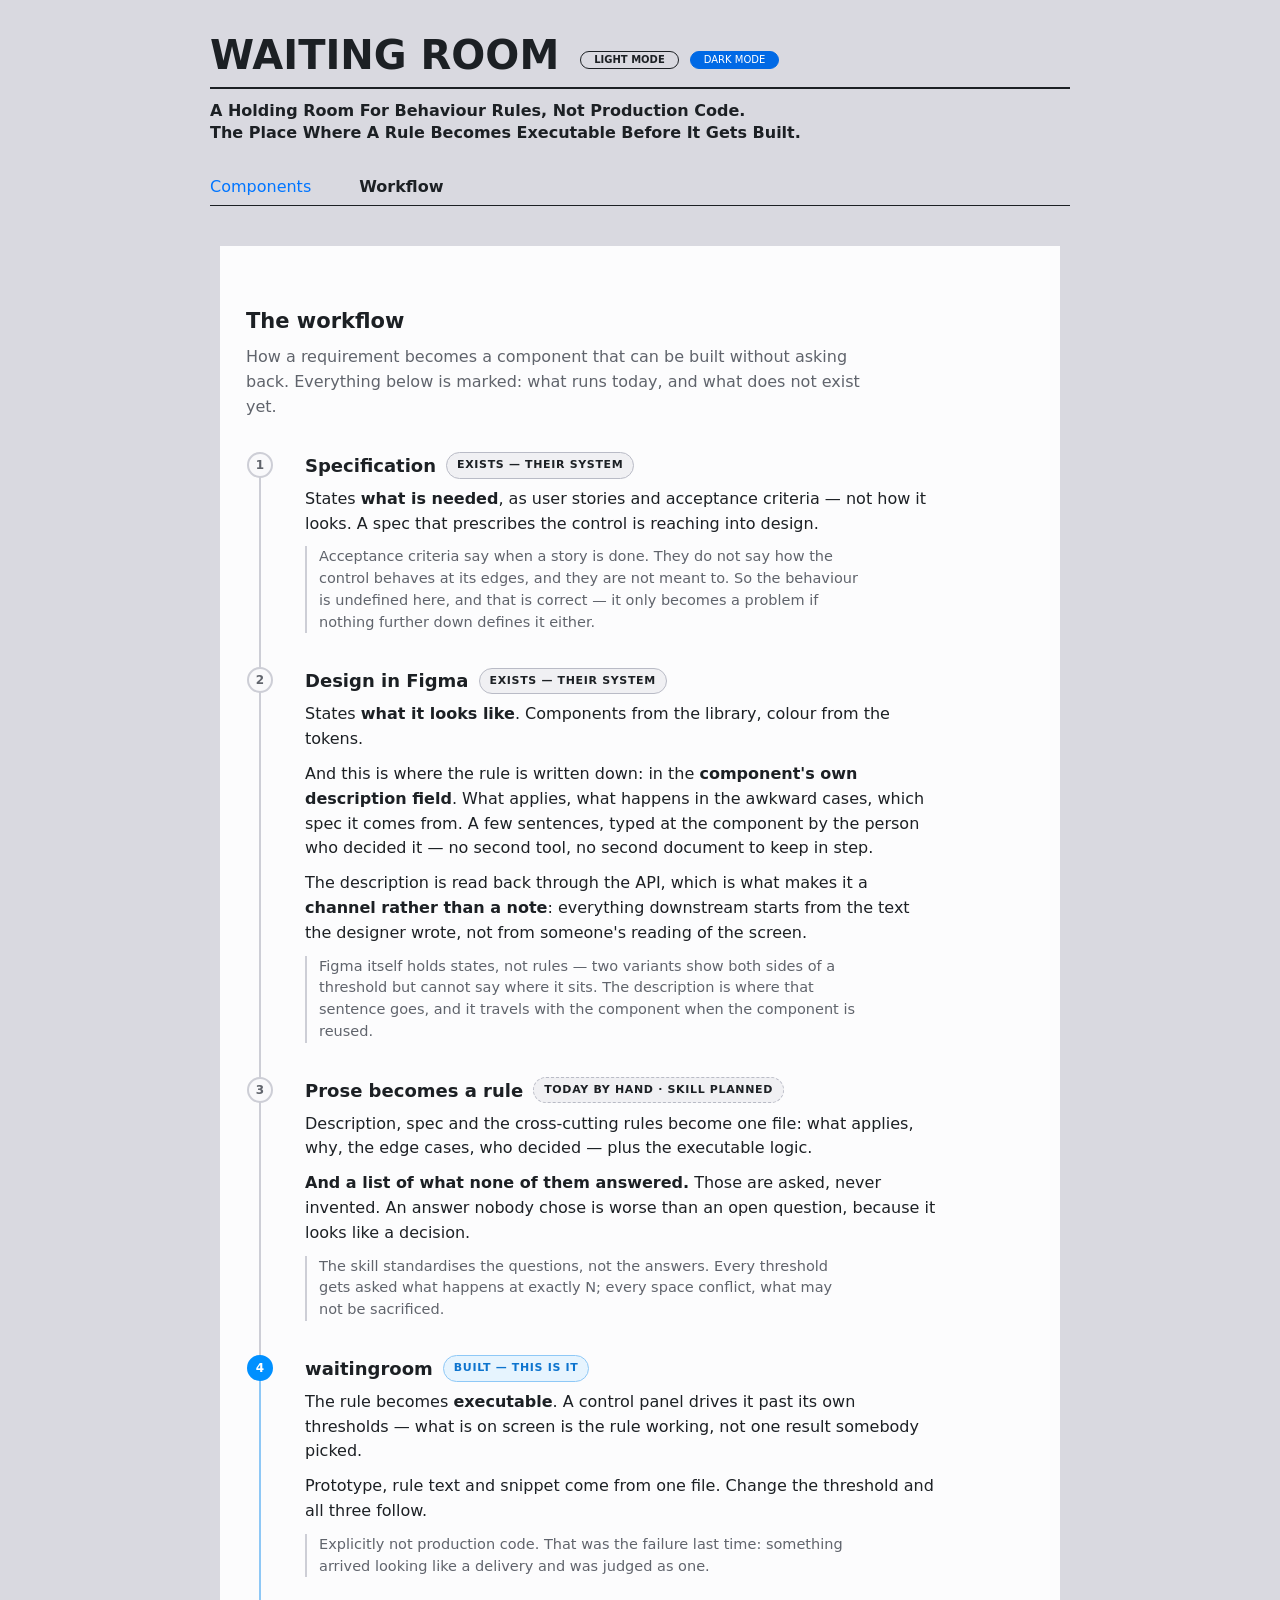
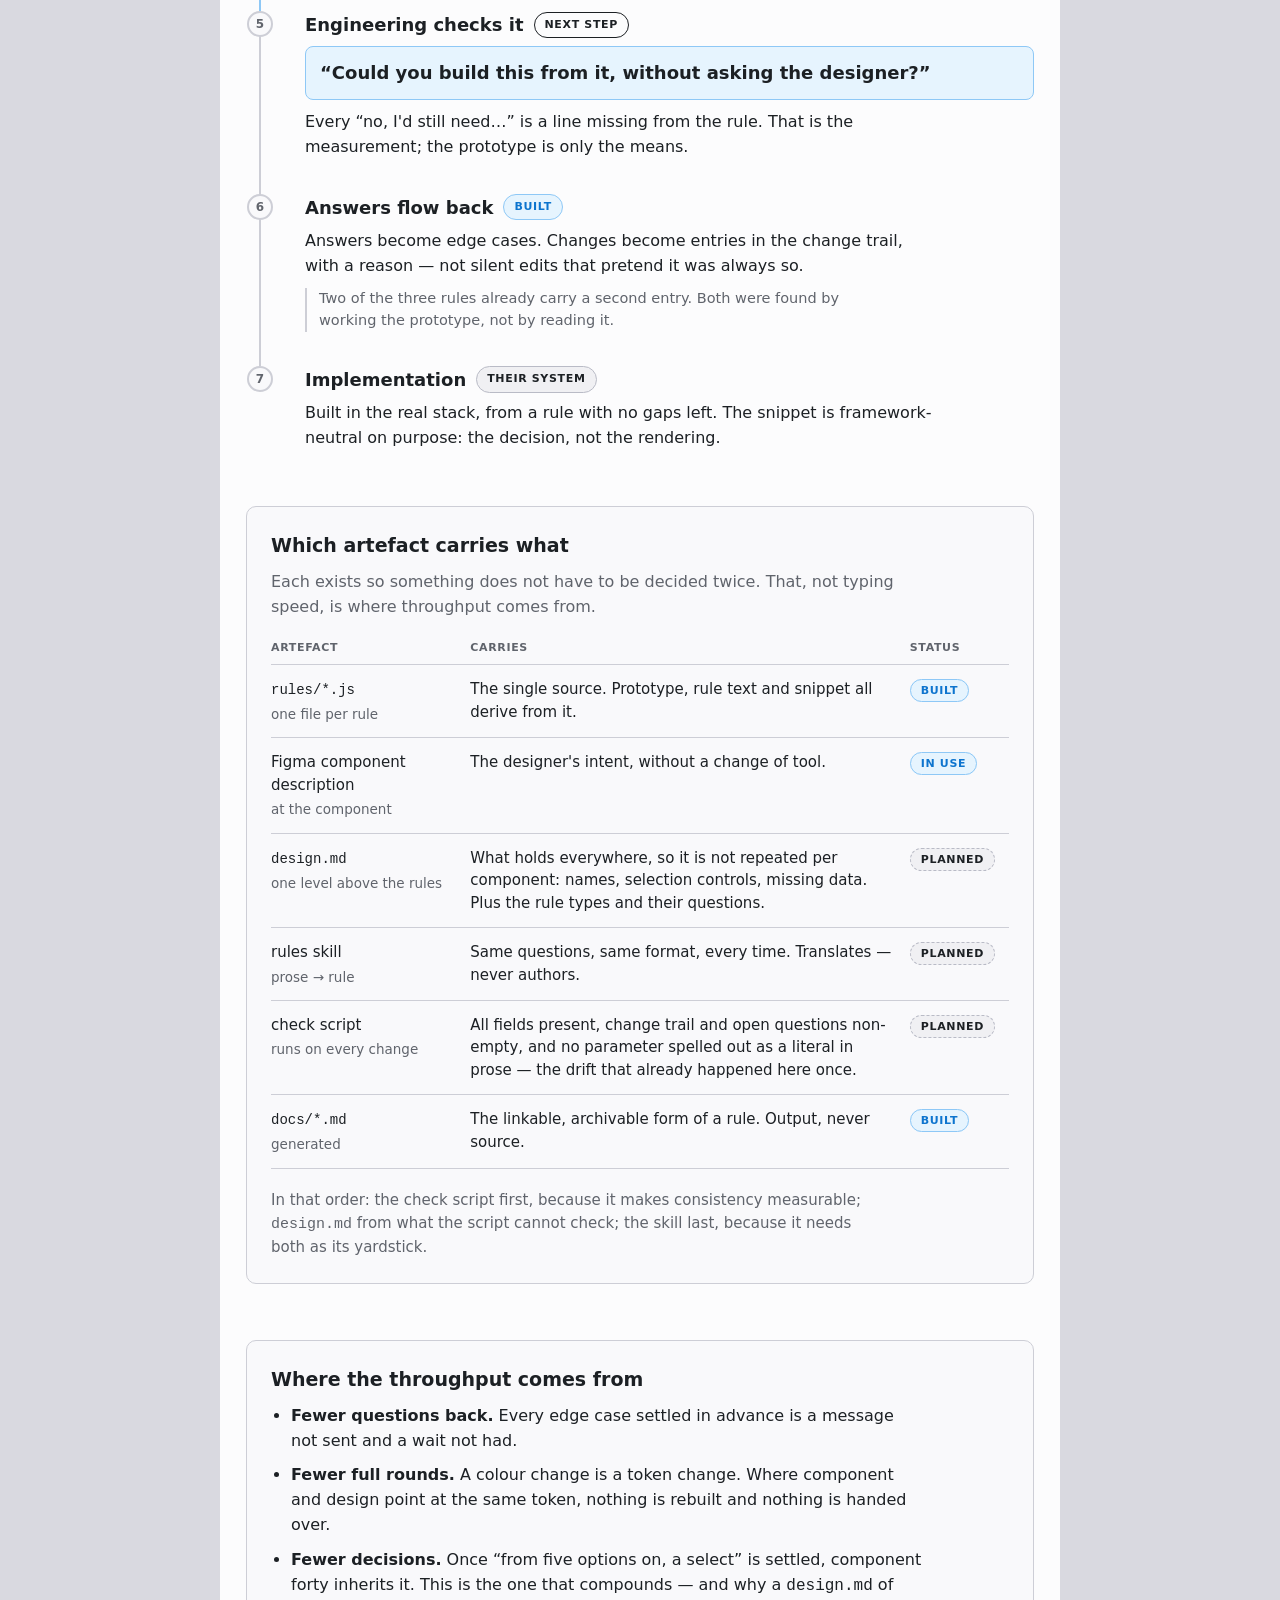
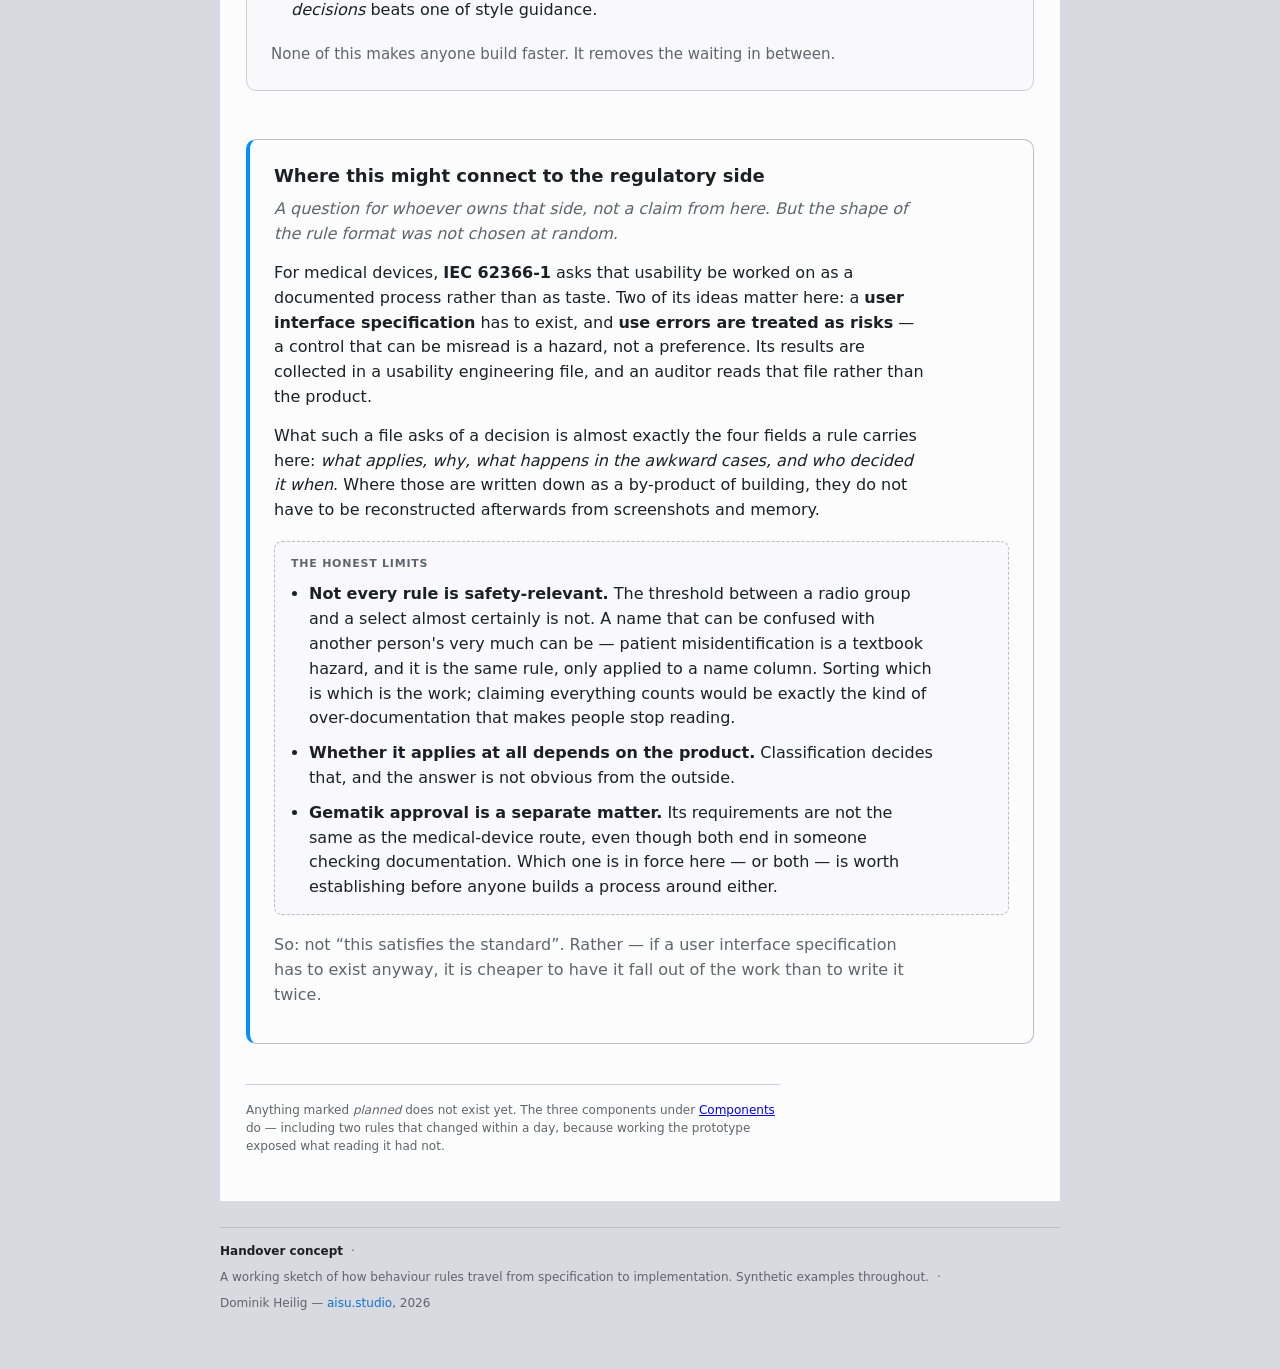
==== commit 4669e9e6: "Put the work on a sheet, on the frame's grey ground The frame sets the masthead on grey and the cont" ====
--- a/flow.html
+++ b/flow.html
@@ -11,298 +11,301 @@
 
   <header id="site-header"></header>
 
-  <h2 class="wr-page-heading">The workflow</h2>
-  <p class="wr-page-lead">
-    How a requirement becomes a component that can be built without asking back.
-    Everything below is marked: what runs today, and what does not exist yet.
-  </p>
-
-  <!-- ------------------------------------------------------------ steps -->
-  <ol class="wr-flow">
-
-    <li class="wr-step">
-      <div class="wr-step-head">
-        <span class="wr-step-num">1</span>
-        <h2>Specification</h2>
-        <span class="wr-status wr-status-theirs">exists — their system</span>
-      </div>
-      <p>
-        States <strong>what is needed</strong>, as user stories and acceptance criteria
-        — not how it looks. A spec that prescribes the control is reaching into design.
-      </p>
-      <p class="wr-step-note">
-        Acceptance criteria say when a story is done. They do not say how the control
-        behaves at its edges, and they are not meant to. So the behaviour is undefined
-        here, and that is correct — it only becomes a problem if nothing further down
-        defines it either.
-      </p>
-    </li>
-
-    <li class="wr-step">
-      <div class="wr-step-head">
-        <span class="wr-step-num">2</span>
-        <h2>Design in Figma</h2>
-        <span class="wr-status wr-status-theirs">exists — their system</span>
-      </div>
-      <p>
-        States <strong>what it looks like</strong>. Components from the library, colour
-        from the tokens.
-      </p>
-      <p>
-        And this is where the rule is written down: in the
-        <strong>component's own description field</strong>. What applies, what happens
-        in the awkward cases, which spec it comes from. A few sentences, typed at the
-        component by the person who decided it — no second tool, no second document to
-        keep in step.
-      </p>
-      <p>
-        The description is read back through the API, which is what makes it a
-        <strong>channel rather than a note</strong>: everything downstream starts from
-        the text the designer wrote, not from someone's reading of the screen.
-      </p>
-      <p class="wr-step-note">
-        Figma itself holds states, not rules — two variants show both sides of a
-        threshold but cannot say where it sits. The description is where that sentence
-        goes, and it travels with the component when the component is reused.
-      </p>
-    </li>
-
-    <li class="wr-step">
-      <div class="wr-step-head">
-        <span class="wr-step-num">3</span>
-        <h2>Prose becomes a rule</h2>
-        <span class="wr-status wr-status-manual">today by hand · skill planned</span>
-      </div>
-      <p>
-        Description, spec and the cross-cutting rules become one file: what applies,
-        why, the edge cases, who decided — plus the executable logic.
-      </p>
-      <p>
-        <strong>And a list of what none of them answered.</strong> Those are asked,
-        never invented. An answer nobody chose is worse than an open question, because
-        it looks like a decision.
-      </p>
-      <p class="wr-step-note">
-        The skill standardises the questions, not the answers. Every threshold gets
-        asked what happens at exactly N; every space conflict, what may not be
-        sacrificed.
-      </p>
-    </li>
-
-    <li class="wr-step wr-step-here">
-      <div class="wr-step-head">
-        <span class="wr-step-num">4</span>
-        <h2>waitingroom</h2>
-        <span class="wr-status wr-status-built">built — this is it</span>
-      </div>
-      <p>
-        The rule becomes <strong>executable</strong>. A control panel drives it past its
-        own thresholds — what is on screen is the rule working, not one result somebody
-        picked.
-      </p>
-      <p>
-        Prototype, rule text and snippet come from one file. Change the threshold and
-        all three follow.
-      </p>
-      <p class="wr-step-note">
-        Explicitly not production code. That was the failure last time: something
-        arrived looking like a delivery and was judged as one.
-      </p>
-    </li>
-
-    <li class="wr-step">
-      <div class="wr-step-head">
-        <span class="wr-step-num">5</span>
-        <h2>Engineering checks it</h2>
-        <span class="wr-status wr-status-next">next step</span>
-      </div>
-      <p class="wr-question">
-        “Could you build this from it, without asking the designer?”
-      </p>
-      <p>
-        Every “no, I'd still need…” is a line missing from the rule. That is the
-        measurement; the prototype is only the means.
-      </p>
-    </li>
-
-    <li class="wr-step">
-      <div class="wr-step-head">
-        <span class="wr-step-num">6</span>
-        <h2>Answers flow back</h2>
-        <span class="wr-status wr-status-built">built</span>
-      </div>
-      <p>
-        Answers become edge cases. Changes become entries in the change trail, with a
-        reason — not silent edits that pretend it was always so.
-      </p>
-      <p class="wr-step-note">
-        Two of the three rules already carry a second entry. Both were found by working
-        the prototype, not by reading it.
-      </p>
-    </li>
-
-    <li class="wr-step">
-      <div class="wr-step-head">
-        <span class="wr-step-num">7</span>
-        <h2>Implementation</h2>
-        <span class="wr-status wr-status-theirs">their system</span>
-      </div>
-      <p>
-        Built in the real stack, from a rule with no gaps left. The snippet is
-        framework-neutral on purpose: the decision, not the rendering.
-      </p>
-    </li>
-
-  </ol>
-
-  <!-- -------------------------------------------------------- artefacts -->
-  <section class="wr-origin">
-    <h2 class="wr-origin-title">Which artefact carries what</h2>
-    <p class="wr-origin-lead">
-      Each exists so something does not have to be decided twice. That, not typing
-      speed, is where throughput comes from.
+  <main class="wr-canvas">
+
+    <h2 class="wr-page-heading">The workflow</h2>
+    <p class="wr-page-lead">
+      How a requirement becomes a component that can be built without asking back.
+      Everything below is marked: what runs today, and what does not exist yet.
     </p>
 
-    <table class="wr-cond">
-      <thead>
-        <tr><th>Artefact</th><th>Carries</th><th>Status</th></tr>
-      </thead>
-      <tbody>
-        <tr>
-          <td><code>rules/*.js</code><div class="wr-cond-label">one file per rule</div></td>
-          <td>The single source. Prototype, rule text and snippet all derive from it.</td>
-          <td><span class="wr-status wr-status-built">built</span></td>
-        </tr>
-        <tr>
-          <td>Figma component description<div class="wr-cond-label">at the component</div></td>
-          <td>The designer's intent, without a change of tool.</td>
-          <td><span class="wr-status wr-status-built">in use</span></td>
-        </tr>
-        <tr>
-          <td><code>design.md</code><div class="wr-cond-label">one level above the rules</div></td>
-          <td>
-            What holds everywhere, so it is not repeated per component: names, selection
-            controls, missing data. Plus the rule types and their questions.
-          </td>
-          <td><span class="wr-status wr-status-planned">planned</span></td>
-        </tr>
-        <tr>
-          <td>rules skill<div class="wr-cond-label">prose → rule</div></td>
-          <td>
-            Same questions, same format, every time. Translates — never authors.
-          </td>
-          <td><span class="wr-status wr-status-planned">planned</span></td>
-        </tr>
-        <tr>
-          <td>check script<div class="wr-cond-label">runs on every change</div></td>
-          <td>
-            All fields present, change trail and open questions non-empty, and no
-            parameter spelled out as a literal in prose — the drift that already
-            happened here once.
-          </td>
-          <td><span class="wr-status wr-status-planned">planned</span></td>
-        </tr>
-        <tr>
-          <td><code>docs/*.md</code><div class="wr-cond-label">generated</div></td>
-          <td>The linkable, archivable form of a rule. Output, never source.</td>
-          <td><span class="wr-status wr-status-built">built</span></td>
-        </tr>
-      </tbody>
-    </table>
-
-    <p class="wr-origin-foot">
-      In that order: the check script first, because it makes consistency measurable;
-      <code>design.md</code> from what the script cannot check; the skill last, because
-      it needs both as its yardstick.
-    </p>
-  </section>
-
-  <!-- ---------------------------------------------------------- payoff -->
-  <section class="wr-origin">
-    <h2 class="wr-origin-title">Where the throughput comes from</h2>
-    <ul class="wr-payoff">
-      <li>
-        <strong>Fewer questions back.</strong> Every edge case settled in advance is a
-        message not sent and a wait not had.
-      </li>
-      <li>
-        <strong>Fewer full rounds.</strong> A colour change is a token change. Where
-        component and design point at the same token, nothing is rebuilt and nothing is
-        handed over.
-      </li>
-      <li>
-        <strong>Fewer decisions.</strong> Once “from five options on, a select” is
-        settled, component forty inherits it. This is the one that compounds — and why a
-        <code>design.md</code> of <em>decisions</em> beats one of style guidance.
-      </li>
-    </ul>
-    <p class="wr-origin-foot">
-      None of this makes anyone build faster. It removes the waiting in between.
-    </p>
-  </section>
-
-
-  <!-- ------------------------------------------------- regulatory note -->
-  <aside class="wr-note">
-    <h2 class="wr-note-title">Where this might connect to the regulatory side</h2>
-    <p class="wr-note-lead">
-      A question for whoever owns that side, not a claim from here. But the shape of
-      the rule format was not chosen at random.
-    </p>
-
-    <p>
-      For medical devices, <strong>IEC 62366-1</strong> asks that usability be worked on
-      as a documented process rather than as taste. Two of its ideas matter here: a
-      <strong>user interface specification</strong> has to exist, and
-      <strong>use errors are treated as risks</strong> — a control that can be
-      misread is a hazard, not a preference. Its results are collected in a usability
-      engineering file, and an auditor reads that file rather than the product.
-    </p>
-
-    <p>
-      What such a file asks of a decision is almost exactly the four fields a rule
-      carries here: <em>what applies, why, what happens in the awkward cases, and who
-      decided it when</em>. Where those are written down as a by-product of building,
-      they do not have to be reconstructed afterwards from screenshots and memory.
-    </p>
-
-    <div class="wr-note-caution">
-      <h3>The honest limits</h3>
-      <ul>
+    <!-- ------------------------------------------------------------ steps -->
+    <ol class="wr-flow">
+
+      <li class="wr-step">
+        <div class="wr-step-head">
+          <span class="wr-step-num">1</span>
+          <h2>Specification</h2>
+          <span class="wr-status wr-status-theirs">exists — their system</span>
+        </div>
+        <p>
+          States <strong>what is needed</strong>, as user stories and acceptance criteria
+          — not how it looks. A spec that prescribes the control is reaching into design.
+        </p>
+        <p class="wr-step-note">
+          Acceptance criteria say when a story is done. They do not say how the control
+          behaves at its edges, and they are not meant to. So the behaviour is undefined
+          here, and that is correct — it only becomes a problem if nothing further down
+          defines it either.
+        </p>
+      </li>
+
+      <li class="wr-step">
+        <div class="wr-step-head">
+          <span class="wr-step-num">2</span>
+          <h2>Design in Figma</h2>
+          <span class="wr-status wr-status-theirs">exists — their system</span>
+        </div>
+        <p>
+          States <strong>what it looks like</strong>. Components from the library, colour
+          from the tokens.
+        </p>
+        <p>
+          And this is where the rule is written down: in the
+          <strong>component's own description field</strong>. What applies, what happens
+          in the awkward cases, which spec it comes from. A few sentences, typed at the
+          component by the person who decided it — no second tool, no second document to
+          keep in step.
+        </p>
+        <p>
+          The description is read back through the API, which is what makes it a
+          <strong>channel rather than a note</strong>: everything downstream starts from
+          the text the designer wrote, not from someone's reading of the screen.
+        </p>
+        <p class="wr-step-note">
+          Figma itself holds states, not rules — two variants show both sides of a
+          threshold but cannot say where it sits. The description is where that sentence
+          goes, and it travels with the component when the component is reused.
+        </p>
+      </li>
+
+      <li class="wr-step">
+        <div class="wr-step-head">
+          <span class="wr-step-num">3</span>
+          <h2>Prose becomes a rule</h2>
+          <span class="wr-status wr-status-manual">today by hand · skill planned</span>
+        </div>
+        <p>
+          Description, spec and the cross-cutting rules become one file: what applies,
+          why, the edge cases, who decided — plus the executable logic.
+        </p>
+        <p>
+          <strong>And a list of what none of them answered.</strong> Those are asked,
+          never invented. An answer nobody chose is worse than an open question, because
+          it looks like a decision.
+        </p>
+        <p class="wr-step-note">
+          The skill standardises the questions, not the answers. Every threshold gets
+          asked what happens at exactly N; every space conflict, what may not be
+          sacrificed.
+        </p>
+      </li>
+
+      <li class="wr-step wr-step-here">
+        <div class="wr-step-head">
+          <span class="wr-step-num">4</span>
+          <h2>waitingroom</h2>
+          <span class="wr-status wr-status-built">built — this is it</span>
+        </div>
+        <p>
+          The rule becomes <strong>executable</strong>. A control panel drives it past its
+          own thresholds — what is on screen is the rule working, not one result somebody
+          picked.
+        </p>
+        <p>
+          Prototype, rule text and snippet come from one file. Change the threshold and
+          all three follow.
+        </p>
+        <p class="wr-step-note">
+          Explicitly not production code. That was the failure last time: something
+          arrived looking like a delivery and was judged as one.
+        </p>
+      </li>
+
+      <li class="wr-step">
+        <div class="wr-step-head">
+          <span class="wr-step-num">5</span>
+          <h2>Engineering checks it</h2>
+          <span class="wr-status wr-status-next">next step</span>
+        </div>
+        <p class="wr-question">
+          “Could you build this from it, without asking the designer?”
+        </p>
+        <p>
+          Every “no, I'd still need…” is a line missing from the rule. That is the
+          measurement; the prototype is only the means.
+        </p>
+      </li>
+
+      <li class="wr-step">
+        <div class="wr-step-head">
+          <span class="wr-step-num">6</span>
+          <h2>Answers flow back</h2>
+          <span class="wr-status wr-status-built">built</span>
+        </div>
+        <p>
+          Answers become edge cases. Changes become entries in the change trail, with a
+          reason — not silent edits that pretend it was always so.
+        </p>
+        <p class="wr-step-note">
+          Two of the three rules already carry a second entry. Both were found by working
+          the prototype, not by reading it.
+        </p>
+      </li>
+
+      <li class="wr-step">
+        <div class="wr-step-head">
+          <span class="wr-step-num">7</span>
+          <h2>Implementation</h2>
+          <span class="wr-status wr-status-theirs">their system</span>
+        </div>
+        <p>
+          Built in the real stack, from a rule with no gaps left. The snippet is
+          framework-neutral on purpose: the decision, not the rendering.
+        </p>
+      </li>
+
+    </ol>
+
+    <!-- -------------------------------------------------------- artefacts -->
+    <section class="wr-origin">
+      <h2 class="wr-origin-title">Which artefact carries what</h2>
+      <p class="wr-origin-lead">
+        Each exists so something does not have to be decided twice. That, not typing
+        speed, is where throughput comes from.
+      </p>
+
+      <table class="wr-cond">
+        <thead>
+          <tr><th>Artefact</th><th>Carries</th><th>Status</th></tr>
+        </thead>
+        <tbody>
+          <tr>
+            <td><code>rules/*.js</code><div class="wr-cond-label">one file per rule</div></td>
+            <td>The single source. Prototype, rule text and snippet all derive from it.</td>
+            <td><span class="wr-status wr-status-built">built</span></td>
+          </tr>
+          <tr>
+            <td>Figma component description<div class="wr-cond-label">at the component</div></td>
+            <td>The designer's intent, without a change of tool.</td>
+            <td><span class="wr-status wr-status-built">in use</span></td>
+          </tr>
+          <tr>
+            <td><code>design.md</code><div class="wr-cond-label">one level above the rules</div></td>
+            <td>
+              What holds everywhere, so it is not repeated per component: names, selection
+              controls, missing data. Plus the rule types and their questions.
+            </td>
+            <td><span class="wr-status wr-status-planned">planned</span></td>
+          </tr>
+          <tr>
+            <td>rules skill<div class="wr-cond-label">prose → rule</div></td>
+            <td>
+              Same questions, same format, every time. Translates — never authors.
+            </td>
+            <td><span class="wr-status wr-status-planned">planned</span></td>
+          </tr>
+          <tr>
+            <td>check script<div class="wr-cond-label">runs on every change</div></td>
+            <td>
+              All fields present, change trail and open questions non-empty, and no
+              parameter spelled out as a literal in prose — the drift that already
+              happened here once.
+            </td>
+            <td><span class="wr-status wr-status-planned">planned</span></td>
+          </tr>
+          <tr>
+            <td><code>docs/*.md</code><div class="wr-cond-label">generated</div></td>
+            <td>The linkable, archivable form of a rule. Output, never source.</td>
+            <td><span class="wr-status wr-status-built">built</span></td>
+          </tr>
+        </tbody>
+      </table>
+
+      <p class="wr-origin-foot">
+        In that order: the check script first, because it makes consistency measurable;
+        <code>design.md</code> from what the script cannot check; the skill last, because
+        it needs both as its yardstick.
+      </p>
+    </section>
+
+    <!-- ---------------------------------------------------------- payoff -->
+    <section class="wr-origin">
+      <h2 class="wr-origin-title">Where the throughput comes from</h2>
+      <ul class="wr-payoff">
         <li>
-          <strong>Not every rule is safety-relevant.</strong> The threshold between a
-          radio group and a select almost certainly is not. A name that can be confused
-          with another person's very much can be — patient misidentification is a
-          textbook hazard, and it is the same rule, only applied to a name column.
-          Sorting which is which is the work; claiming everything counts would be
-          exactly the kind of over-documentation that makes people stop reading.
+          <strong>Fewer questions back.</strong> Every edge case settled in advance is a
+          message not sent and a wait not had.
         </li>
         <li>
-          <strong>Whether it applies at all depends on the product.</strong>
-          Classification decides that, and the answer is not obvious from the outside.
+          <strong>Fewer full rounds.</strong> A colour change is a token change. Where
+          component and design point at the same token, nothing is rebuilt and nothing is
+          handed over.
         </li>
         <li>
-          <strong>Gematik approval is a separate matter.</strong> Its requirements are
-          not the same as the medical-device route, even though both end in someone
-          checking documentation. Which one is in force here — or both — is worth
-          establishing before anyone builds a process around either.
+          <strong>Fewer decisions.</strong> Once “from five options on, a select” is
+          settled, component forty inherits it. This is the one that compounds — and why a
+          <code>design.md</code> of <em>decisions</em> beats one of style guidance.
         </li>
       </ul>
-    </div>
-
-    <p class="wr-note-foot">
-      So: not “this satisfies the standard”. Rather — if a user interface specification
-      has to exist anyway, it is cheaper to have it fall out of the work than to write
-      it twice.
+      <p class="wr-origin-foot">
+        None of this makes anyone build faster. It removes the waiting in between.
+      </p>
+    </section>
+
+
+    <!-- ------------------------------------------------- regulatory note -->
+    <aside class="wr-note">
+      <h2 class="wr-note-title">Where this might connect to the regulatory side</h2>
+      <p class="wr-note-lead">
+        A question for whoever owns that side, not a claim from here. But the shape of
+        the rule format was not chosen at random.
+      </p>
+
+      <p>
+        For medical devices, <strong>IEC 62366-1</strong> asks that usability be worked on
+        as a documented process rather than as taste. Two of its ideas matter here: a
+        <strong>user interface specification</strong> has to exist, and
+        <strong>use errors are treated as risks</strong> — a control that can be
+        misread is a hazard, not a preference. Its results are collected in a usability
+        engineering file, and an auditor reads that file rather than the product.
+      </p>
+
+      <p>
+        What such a file asks of a decision is almost exactly the four fields a rule
+        carries here: <em>what applies, why, what happens in the awkward cases, and who
+        decided it when</em>. Where those are written down as a by-product of building,
+        they do not have to be reconstructed afterwards from screenshots and memory.
+      </p>
+
+      <div class="wr-note-caution">
+        <h3>The honest limits</h3>
+        <ul>
+          <li>
+            <strong>Not every rule is safety-relevant.</strong> The threshold between a
+            radio group and a select almost certainly is not. A name that can be confused
+            with another person's very much can be — patient misidentification is a
+            textbook hazard, and it is the same rule, only applied to a name column.
+            Sorting which is which is the work; claiming everything counts would be
+            exactly the kind of over-documentation that makes people stop reading.
+          </li>
+          <li>
+            <strong>Whether it applies at all depends on the product.</strong>
+            Classification decides that, and the answer is not obvious from the outside.
+          </li>
+          <li>
+            <strong>Gematik approval is a separate matter.</strong> Its requirements are
+            not the same as the medical-device route, even though both end in someone
+            checking documentation. Which one is in force here — or both — is worth
+            establishing before anyone builds a process around either.
+          </li>
+        </ul>
+      </div>
+
+      <p class="wr-note-foot">
+        So: not “this satisfies the standard”. Rather — if a user interface specification
+        has to exist anyway, it is cheaper to have it fall out of the work than to write
+        it twice.
+      </p>
+    </aside>
+
+    <p class="wr-foot">
+      Anything marked <em>planned</em> does not exist yet. The three components under
+      <a href="index.html">Components</a> do — including two rules that changed within a
+      day, because working the prototype exposed what reading it had not.
     </p>
-  </aside>
-
-  <p class="wr-foot">
-    Anything marked <em>planned</em> does not exist yet. The three components under
-    <a href="index.html">Components</a> do — including two rules that changed within a
-    day, because working the prototype exposed what reading it had not.
-  </p>
-
+
+  </main>
 
   <p class="wr-signature">
     <strong>Handover concept</strong>
--- a/waitingroom.css
+++ b/waitingroom.css
@@ -49,7 +49,8 @@
      Only this tier is repointed when the mode changes. Components never
      reach for a primitive — that would defeat the swap the whole structure
      exists to make possible. */
-  --bg:            var(--slate-1);
+  --ground:        var(--slate-6);   /* what the sheet lies on */
+  --bg:            var(--slate-1);   /* the sheet the work sits on */
   --surface:       var(--slate-2);
   --surface-sunk:  var(--slate-3);
   --border:        var(--slate-7);
@@ -100,6 +101,11 @@
 /* Dark mode: ONLY the semantic tier repoints.
    No primitive changes, no component variable is touched. */
 :root[data-theme='dark'] {
+  /* The ground is repointed rather than inherited: in light the sheet is the
+     brighter of the two, in dark it is the darker one, and only the semantic
+     tier knows that. */
+  --ground: var(--slate-3);
+
   --slate-1:  #111113;  --slate-2:  #18191b;  --slate-3:  #212225;
   --slate-4:  #272a2d;  --slate-5:  #2e3135;  --slate-6:  #363a3f;
   --slate-7:  #43484e;  --slate-8:  #5a6169;  --slate-9:  #696e77;
@@ -119,8 +125,8 @@
 
 body {
   margin: 0;
-  padding: 32px 24px 80px;
-  background: var(--bg);
+  padding: 32px 24px 60px;
+  background: var(--ground);
   color: var(--text);
   font-family: -apple-system, BlinkMacSystemFont, 'Segoe UI', system-ui, sans-serif;
   font-size: 14px;
@@ -152,6 +158,21 @@
 }
 
 .wr-head { margin-bottom: 40px; }
+
+/* The frame puts the masthead on the grey ground and the work on a white
+   sheet below it, inset a little from the rules above. The separation is the
+   point: the header states what this is, the sheet is what it does. */
+.wr-canvas {
+  display: block;
+  margin: 0 10px;
+  padding: 30px 26px 34px;
+  background: var(--bg);
+}
+@media (max-width: 620px) { .wr-canvas { margin: 0; padding: 22px 16px 26px; } }
+
+/* Outside the sheet, on the ground — it signs the work rather than being part
+   of it. */
+.wr-page > .wr-signature { margin: 26px 10px 0; padding-top: 14px; border-top-color: var(--border-strong); }
 
 /* Not a flex row: wordmark and pills sit in one line box, so the pills can be
    aligned to the wordmark's baseline rather than to the top of its line. */
@@ -701,7 +722,21 @@
 .wr-flow-page .wr-origin-title        { font-size: 19px; margin-bottom: 10px; }
 .wr-flow-page .wr-origin-foot         { font-size: 15px; line-height: 1.55; }
 .wr-flow-page .wr-page-heading        { font-size: 21px; }
-.wr-flow-page .wr-cond td             { padding: 10px 12px 10px 0; line-height: 1.5; }
+/* The table was still at workbench size while the prose around it had moved to
+   reading size, which made it look like small print appended to the argument.
+   It carries the argument. */
+.wr-flow-page .wr-cond                { font-size: 15px; }
+.wr-flow-page .wr-cond th             { font-size: 11px; padding-bottom: 8px; }
+.wr-flow-page .wr-cond td             { padding: 13px 14px 13px 0; line-height: 1.5; }
+.wr-flow-page .wr-cond-label          { font-size: 13.5px; margin-top: 3px; }
+.wr-flow-page .wr-cond code           { font-size: 14px; }
+.wr-flow-page .wr-status              { font-size: 11px; padding: 4px 10px; }
+/* The artefact names are the row's handle and should not wrap to three lines
+   while the status column holds a chip and empty space. */
+.wr-flow-page .wr-cond th:first-child,
+.wr-flow-page .wr-cond td:first-child { width: 27%; }
+.wr-flow-page .wr-cond th:last-child,
+.wr-flow-page .wr-cond td:last-child  { width: 1%; white-space: nowrap; }
 
 /* ---- Signature ---- */
 .wr-signature {
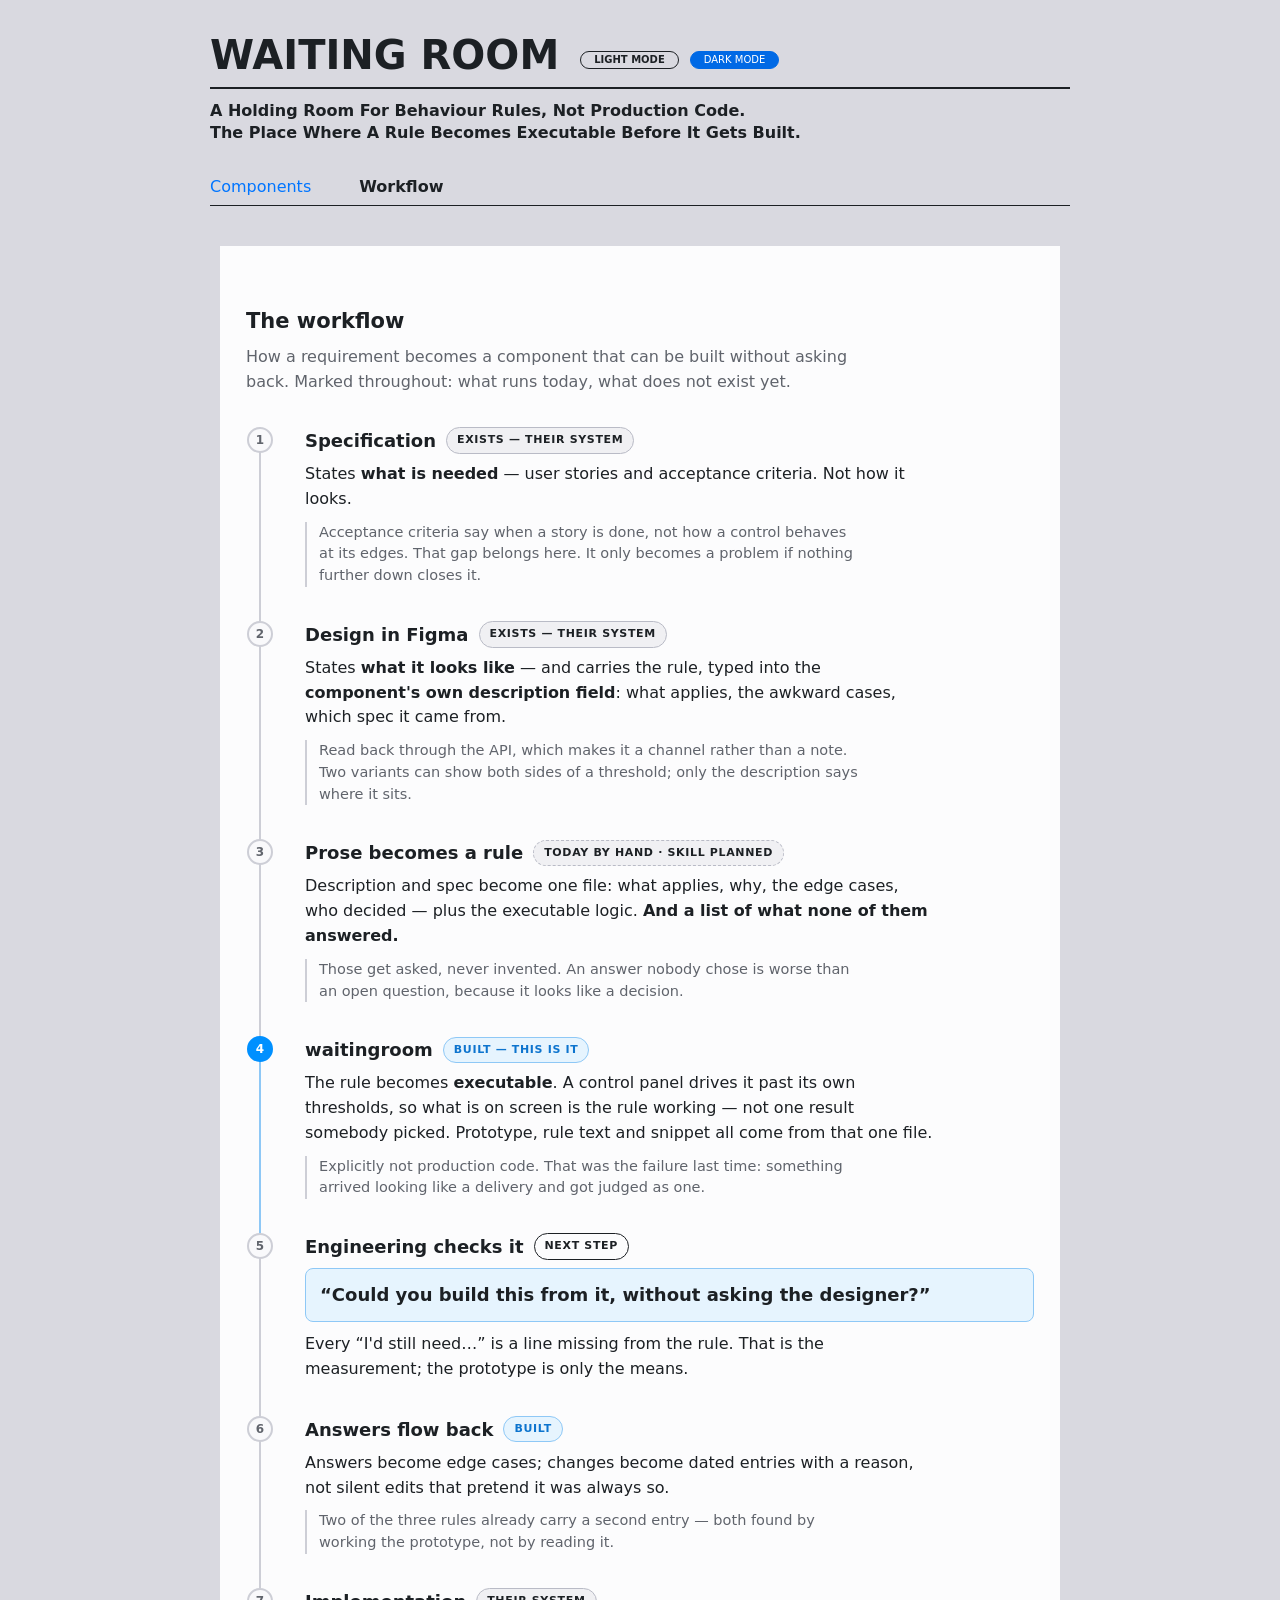
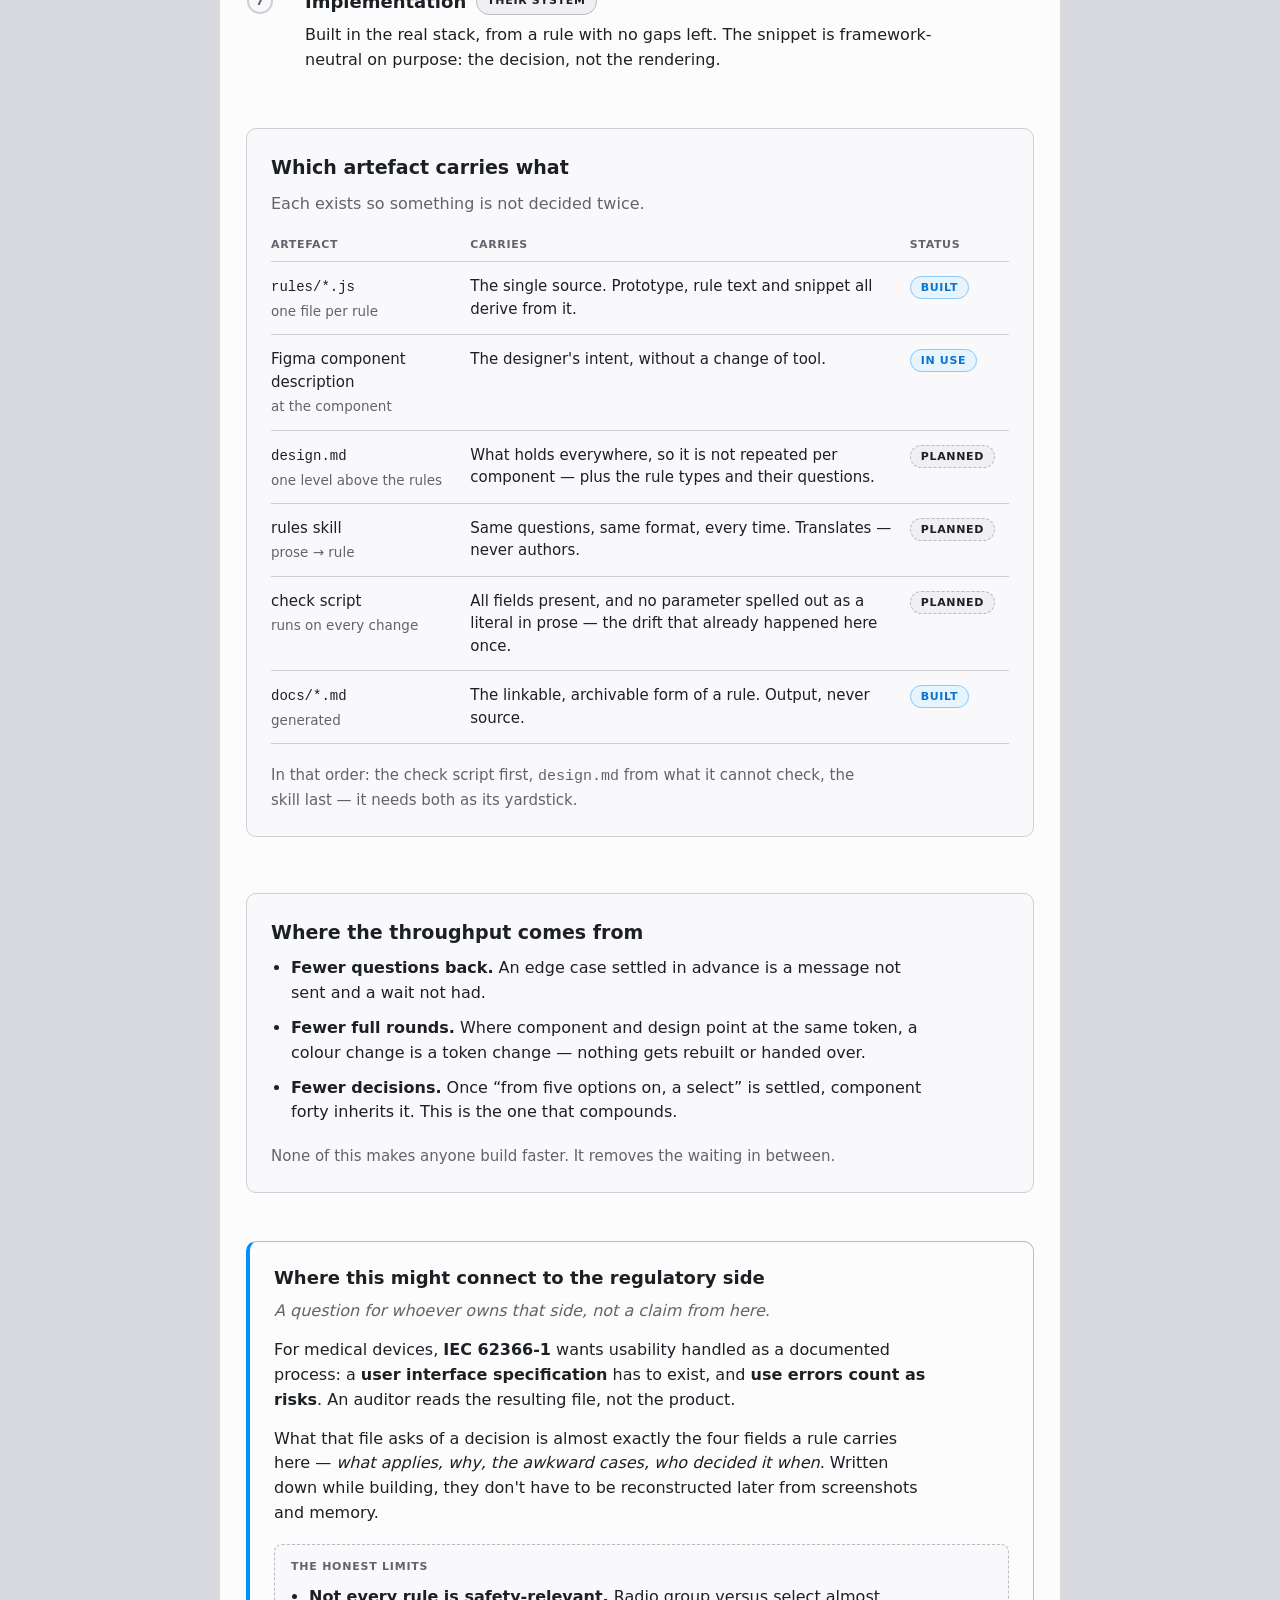
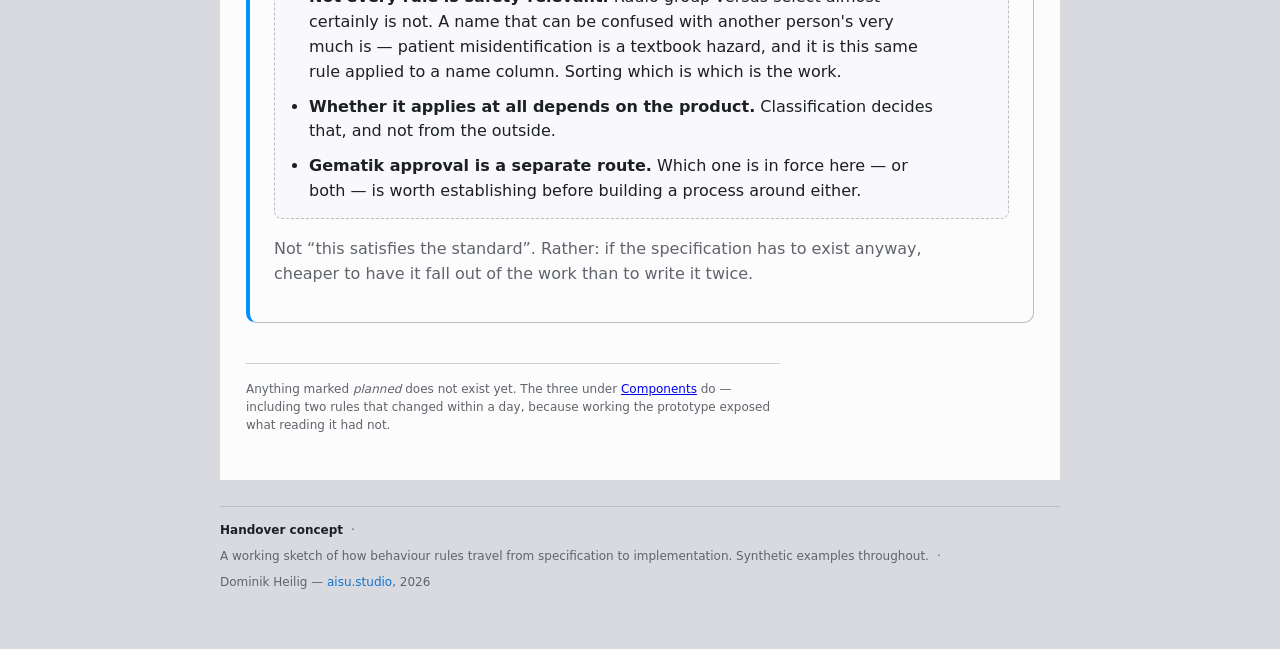
==== commit 0872c2d0: "Cut the prose back to something you can skim The workflow page read like an essay when it needs to s" ====
--- a/flow.html
+++ b/flow.html
@@ -16,7 +16,7 @@
     <h2 class="wr-page-heading">The workflow</h2>
     <p class="wr-page-lead">
       How a requirement becomes a component that can be built without asking back.
-      Everything below is marked: what runs today, and what does not exist yet.
+      Marked throughout: what runs today, what does not exist yet.
     </p>
 
     <!-- ------------------------------------------------------------ steps -->
@@ -29,14 +29,13 @@
           <span class="wr-status wr-status-theirs">exists — their system</span>
         </div>
         <p>
-          States <strong>what is needed</strong>, as user stories and acceptance criteria
-          — not how it looks. A spec that prescribes the control is reaching into design.
-        </p>
-        <p class="wr-step-note">
-          Acceptance criteria say when a story is done. They do not say how the control
-          behaves at its edges, and they are not meant to. So the behaviour is undefined
-          here, and that is correct — it only becomes a problem if nothing further down
-          defines it either.
+          States <strong>what is needed</strong> — user stories and acceptance criteria.
+          Not how it looks.
+        </p>
+        <p class="wr-step-note">
+          Acceptance criteria say when a story is done, not how a control behaves at its
+          edges. That gap belongs here. It only becomes a problem if nothing further down
+          closes it.
         </p>
       </li>
 
@@ -47,25 +46,14 @@
           <span class="wr-status wr-status-theirs">exists — their system</span>
         </div>
         <p>
-          States <strong>what it looks like</strong>. Components from the library, colour
-          from the tokens.
-        </p>
-        <p>
-          And this is where the rule is written down: in the
-          <strong>component's own description field</strong>. What applies, what happens
-          in the awkward cases, which spec it comes from. A few sentences, typed at the
-          component by the person who decided it — no second tool, no second document to
-          keep in step.
-        </p>
-        <p>
-          The description is read back through the API, which is what makes it a
-          <strong>channel rather than a note</strong>: everything downstream starts from
-          the text the designer wrote, not from someone's reading of the screen.
-        </p>
-        <p class="wr-step-note">
-          Figma itself holds states, not rules — two variants show both sides of a
-          threshold but cannot say where it sits. The description is where that sentence
-          goes, and it travels with the component when the component is reused.
+          States <strong>what it looks like</strong> — and carries the rule, typed into
+          the <strong>component's own description field</strong>: what applies, the
+          awkward cases, which spec it came from.
+        </p>
+        <p class="wr-step-note">
+          Read back through the API, which makes it a channel rather than a note. Two
+          variants can show both sides of a threshold; only the description says where
+          it sits.
         </p>
       </li>
 
@@ -76,18 +64,13 @@
           <span class="wr-status wr-status-manual">today by hand · skill planned</span>
         </div>
         <p>
-          Description, spec and the cross-cutting rules become one file: what applies,
-          why, the edge cases, who decided — plus the executable logic.
-        </p>
-        <p>
-          <strong>And a list of what none of them answered.</strong> Those are asked,
-          never invented. An answer nobody chose is worse than an open question, because
-          it looks like a decision.
-        </p>
-        <p class="wr-step-note">
-          The skill standardises the questions, not the answers. Every threshold gets
-          asked what happens at exactly N; every space conflict, what may not be
-          sacrificed.
+          Description and spec become one file: what applies, why, the edge cases, who
+          decided — plus the executable logic. <strong>And a list of what none of them
+          answered.</strong>
+        </p>
+        <p class="wr-step-note">
+          Those get asked, never invented. An answer nobody chose is worse than an open
+          question, because it looks like a decision.
         </p>
       </li>
 
@@ -99,16 +82,12 @@
         </div>
         <p>
           The rule becomes <strong>executable</strong>. A control panel drives it past its
-          own thresholds — what is on screen is the rule working, not one result somebody
-          picked.
-        </p>
-        <p>
-          Prototype, rule text and snippet come from one file. Change the threshold and
-          all three follow.
+          own thresholds, so what is on screen is the rule working — not one result
+          somebody picked. Prototype, rule text and snippet all come from that one file.
         </p>
         <p class="wr-step-note">
           Explicitly not production code. That was the failure last time: something
-          arrived looking like a delivery and was judged as one.
+          arrived looking like a delivery and got judged as one.
         </p>
       </li>
 
@@ -122,7 +101,7 @@
           “Could you build this from it, without asking the designer?”
         </p>
         <p>
-          Every “no, I'd still need…” is a line missing from the rule. That is the
+          Every “I'd still need…” is a line missing from the rule. That is the
           measurement; the prototype is only the means.
         </p>
       </li>
@@ -134,12 +113,12 @@
           <span class="wr-status wr-status-built">built</span>
         </div>
         <p>
-          Answers become edge cases. Changes become entries in the change trail, with a
-          reason — not silent edits that pretend it was always so.
-        </p>
-        <p class="wr-step-note">
-          Two of the three rules already carry a second entry. Both were found by working
-          the prototype, not by reading it.
+          Answers become edge cases; changes become dated entries with a reason, not
+          silent edits that pretend it was always so.
+        </p>
+        <p class="wr-step-note">
+          Two of the three rules already carry a second entry — both found by working the
+          prototype, not by reading it.
         </p>
       </li>
 
@@ -161,8 +140,7 @@
     <section class="wr-origin">
       <h2 class="wr-origin-title">Which artefact carries what</h2>
       <p class="wr-origin-lead">
-        Each exists so something does not have to be decided twice. That, not typing
-        speed, is where throughput comes from.
+        Each exists so something is not decided twice.
       </p>
 
       <table class="wr-cond">
@@ -182,26 +160,17 @@
           </tr>
           <tr>
             <td><code>design.md</code><div class="wr-cond-label">one level above the rules</div></td>
-            <td>
-              What holds everywhere, so it is not repeated per component: names, selection
-              controls, missing data. Plus the rule types and their questions.
-            </td>
+            <td>What holds everywhere, so it is not repeated per component — plus the rule types and their questions.</td>
             <td><span class="wr-status wr-status-planned">planned</span></td>
           </tr>
           <tr>
             <td>rules skill<div class="wr-cond-label">prose → rule</div></td>
-            <td>
-              Same questions, same format, every time. Translates — never authors.
-            </td>
+            <td>Same questions, same format, every time. Translates — never authors.</td>
             <td><span class="wr-status wr-status-planned">planned</span></td>
           </tr>
           <tr>
             <td>check script<div class="wr-cond-label">runs on every change</div></td>
-            <td>
-              All fields present, change trail and open questions non-empty, and no
-              parameter spelled out as a literal in prose — the drift that already
-              happened here once.
-            </td>
+            <td>All fields present, and no parameter spelled out as a literal in prose — the drift that already happened here once.</td>
             <td><span class="wr-status wr-status-planned">planned</span></td>
           </tr>
           <tr>
@@ -213,9 +182,8 @@
       </table>
 
       <p class="wr-origin-foot">
-        In that order: the check script first, because it makes consistency measurable;
-        <code>design.md</code> from what the script cannot check; the skill last, because
-        it needs both as its yardstick.
+        In that order: the check script first, <code>design.md</code> from what it cannot
+        check, the skill last — it needs both as its yardstick.
       </p>
     </section>
 
@@ -224,18 +192,16 @@
       <h2 class="wr-origin-title">Where the throughput comes from</h2>
       <ul class="wr-payoff">
         <li>
-          <strong>Fewer questions back.</strong> Every edge case settled in advance is a
+          <strong>Fewer questions back.</strong> An edge case settled in advance is a
           message not sent and a wait not had.
         </li>
         <li>
-          <strong>Fewer full rounds.</strong> A colour change is a token change. Where
-          component and design point at the same token, nothing is rebuilt and nothing is
-          handed over.
+          <strong>Fewer full rounds.</strong> Where component and design point at the same
+          token, a colour change is a token change — nothing gets rebuilt or handed over.
         </li>
         <li>
           <strong>Fewer decisions.</strong> Once “from five options on, a select” is
-          settled, component forty inherits it. This is the one that compounds — and why a
-          <code>design.md</code> of <em>decisions</em> beats one of style guidance.
+          settled, component forty inherits it. This is the one that compounds.
         </li>
       </ul>
       <p class="wr-origin-foot">
@@ -248,59 +214,52 @@
     <aside class="wr-note">
       <h2 class="wr-note-title">Where this might connect to the regulatory side</h2>
       <p class="wr-note-lead">
-        A question for whoever owns that side, not a claim from here. But the shape of
-        the rule format was not chosen at random.
+        A question for whoever owns that side, not a claim from here.
       </p>
 
       <p>
-        For medical devices, <strong>IEC 62366-1</strong> asks that usability be worked on
-        as a documented process rather than as taste. Two of its ideas matter here: a
-        <strong>user interface specification</strong> has to exist, and
-        <strong>use errors are treated as risks</strong> — a control that can be
-        misread is a hazard, not a preference. Its results are collected in a usability
-        engineering file, and an auditor reads that file rather than the product.
+        For medical devices, <strong>IEC 62366-1</strong> wants usability handled as a
+        documented process: a <strong>user interface specification</strong> has to exist,
+        and <strong>use errors count as risks</strong>. An auditor reads the resulting
+        file, not the product.
       </p>
 
       <p>
-        What such a file asks of a decision is almost exactly the four fields a rule
-        carries here: <em>what applies, why, what happens in the awkward cases, and who
-        decided it when</em>. Where those are written down as a by-product of building,
-        they do not have to be reconstructed afterwards from screenshots and memory.
+        What that file asks of a decision is almost exactly the four fields a rule carries
+        here — <em>what applies, why, the awkward cases, who decided it when</em>. Written
+        down while building, they don't have to be reconstructed later from screenshots
+        and memory.
       </p>
 
       <div class="wr-note-caution">
         <h3>The honest limits</h3>
         <ul>
           <li>
-            <strong>Not every rule is safety-relevant.</strong> The threshold between a
-            radio group and a select almost certainly is not. A name that can be confused
-            with another person's very much can be — patient misidentification is a
-            textbook hazard, and it is the same rule, only applied to a name column.
-            Sorting which is which is the work; claiming everything counts would be
-            exactly the kind of over-documentation that makes people stop reading.
+            <strong>Not every rule is safety-relevant.</strong> Radio group versus select
+            almost certainly is not. A name that can be confused with another person's
+            very much is — patient misidentification is a textbook hazard, and it is this
+            same rule applied to a name column. Sorting which is which is the work.
           </li>
           <li>
             <strong>Whether it applies at all depends on the product.</strong>
-            Classification decides that, and the answer is not obvious from the outside.
+            Classification decides that, and not from the outside.
           </li>
           <li>
-            <strong>Gematik approval is a separate matter.</strong> Its requirements are
-            not the same as the medical-device route, even though both end in someone
-            checking documentation. Which one is in force here — or both — is worth
-            establishing before anyone builds a process around either.
+            <strong>Gematik approval is a separate route.</strong> Which one is in force
+            here — or both — is worth establishing before building a process around
+            either.
           </li>
         </ul>
       </div>
 
       <p class="wr-note-foot">
-        So: not “this satisfies the standard”. Rather — if a user interface specification
-        has to exist anyway, it is cheaper to have it fall out of the work than to write
-        it twice.
+        Not “this satisfies the standard”. Rather: if the specification has to exist
+        anyway, cheaper to have it fall out of the work than to write it twice.
       </p>
     </aside>
 
     <p class="wr-foot">
-      Anything marked <em>planned</em> does not exist yet. The three components under
+      Anything marked <em>planned</em> does not exist yet. The three under
       <a href="index.html">Components</a> do — including two rules that changed within a
       day, because working the prototype exposed what reading it had not.
     </p>
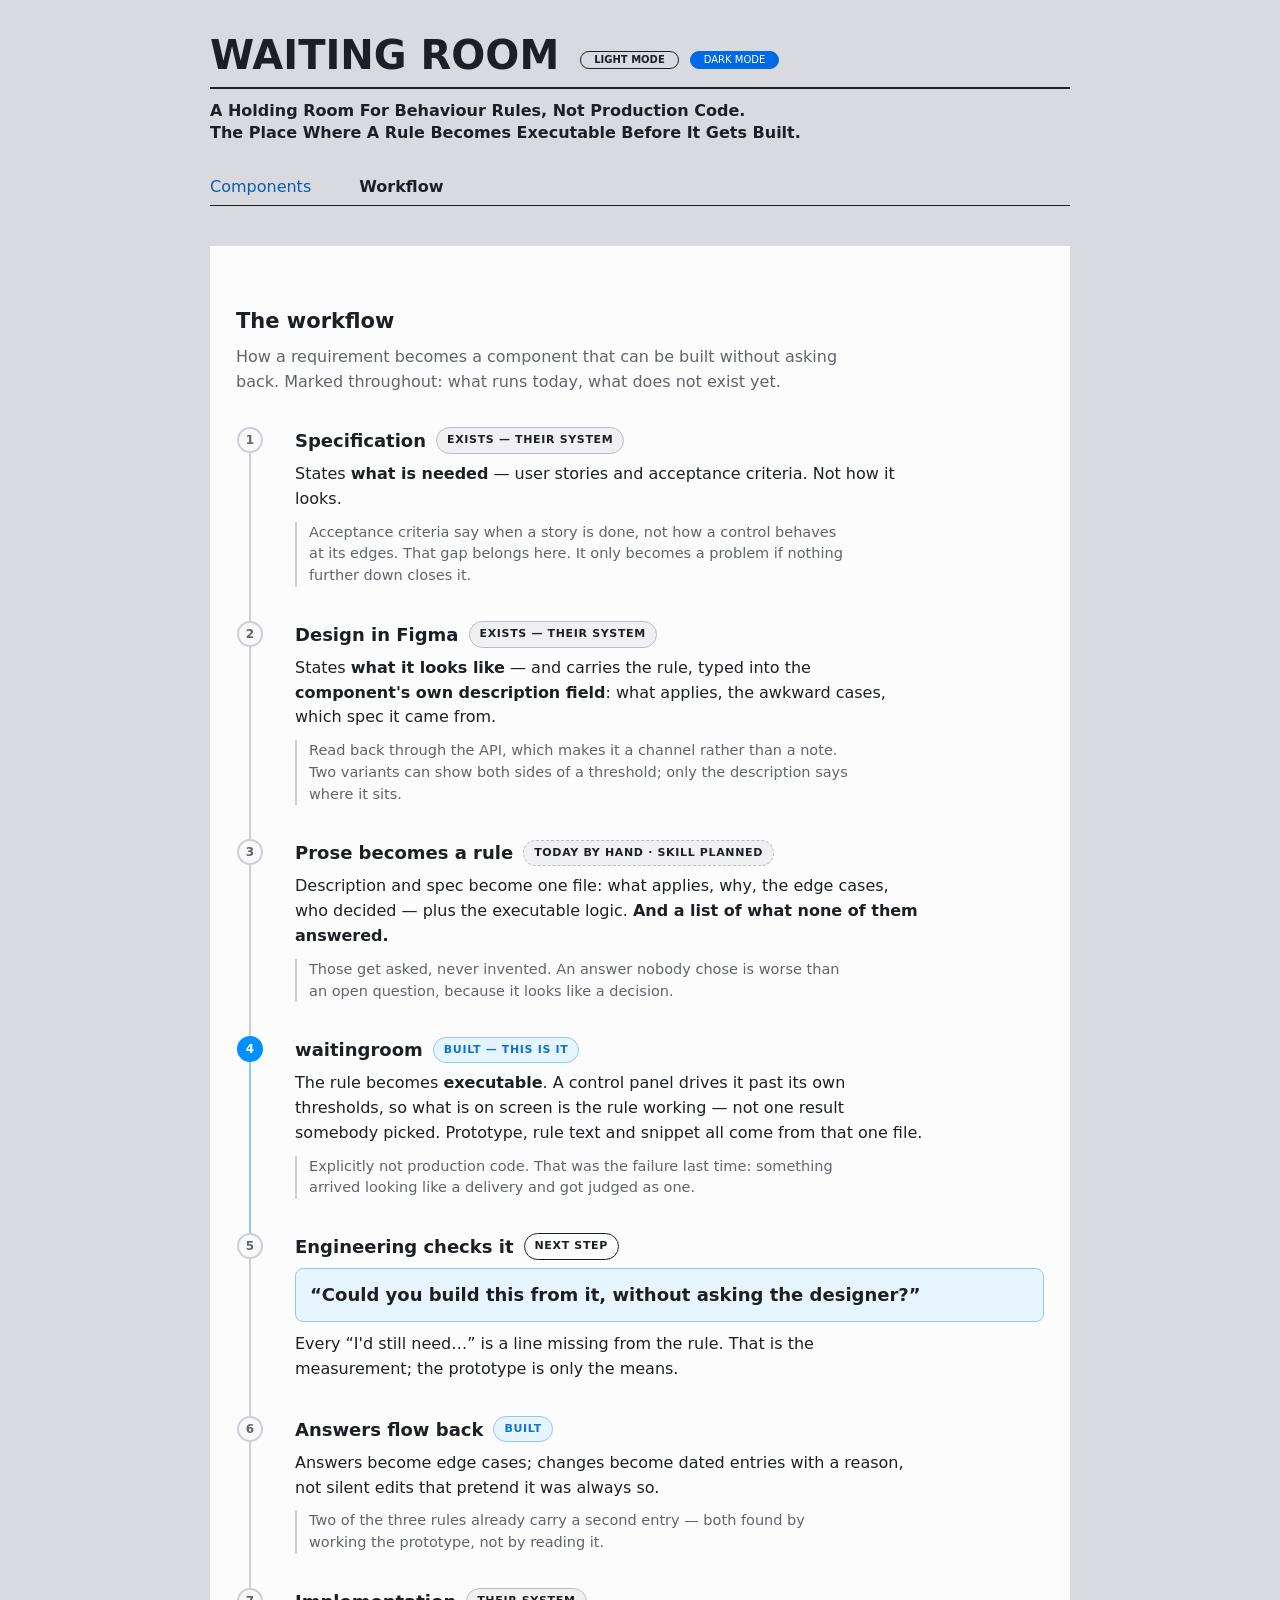
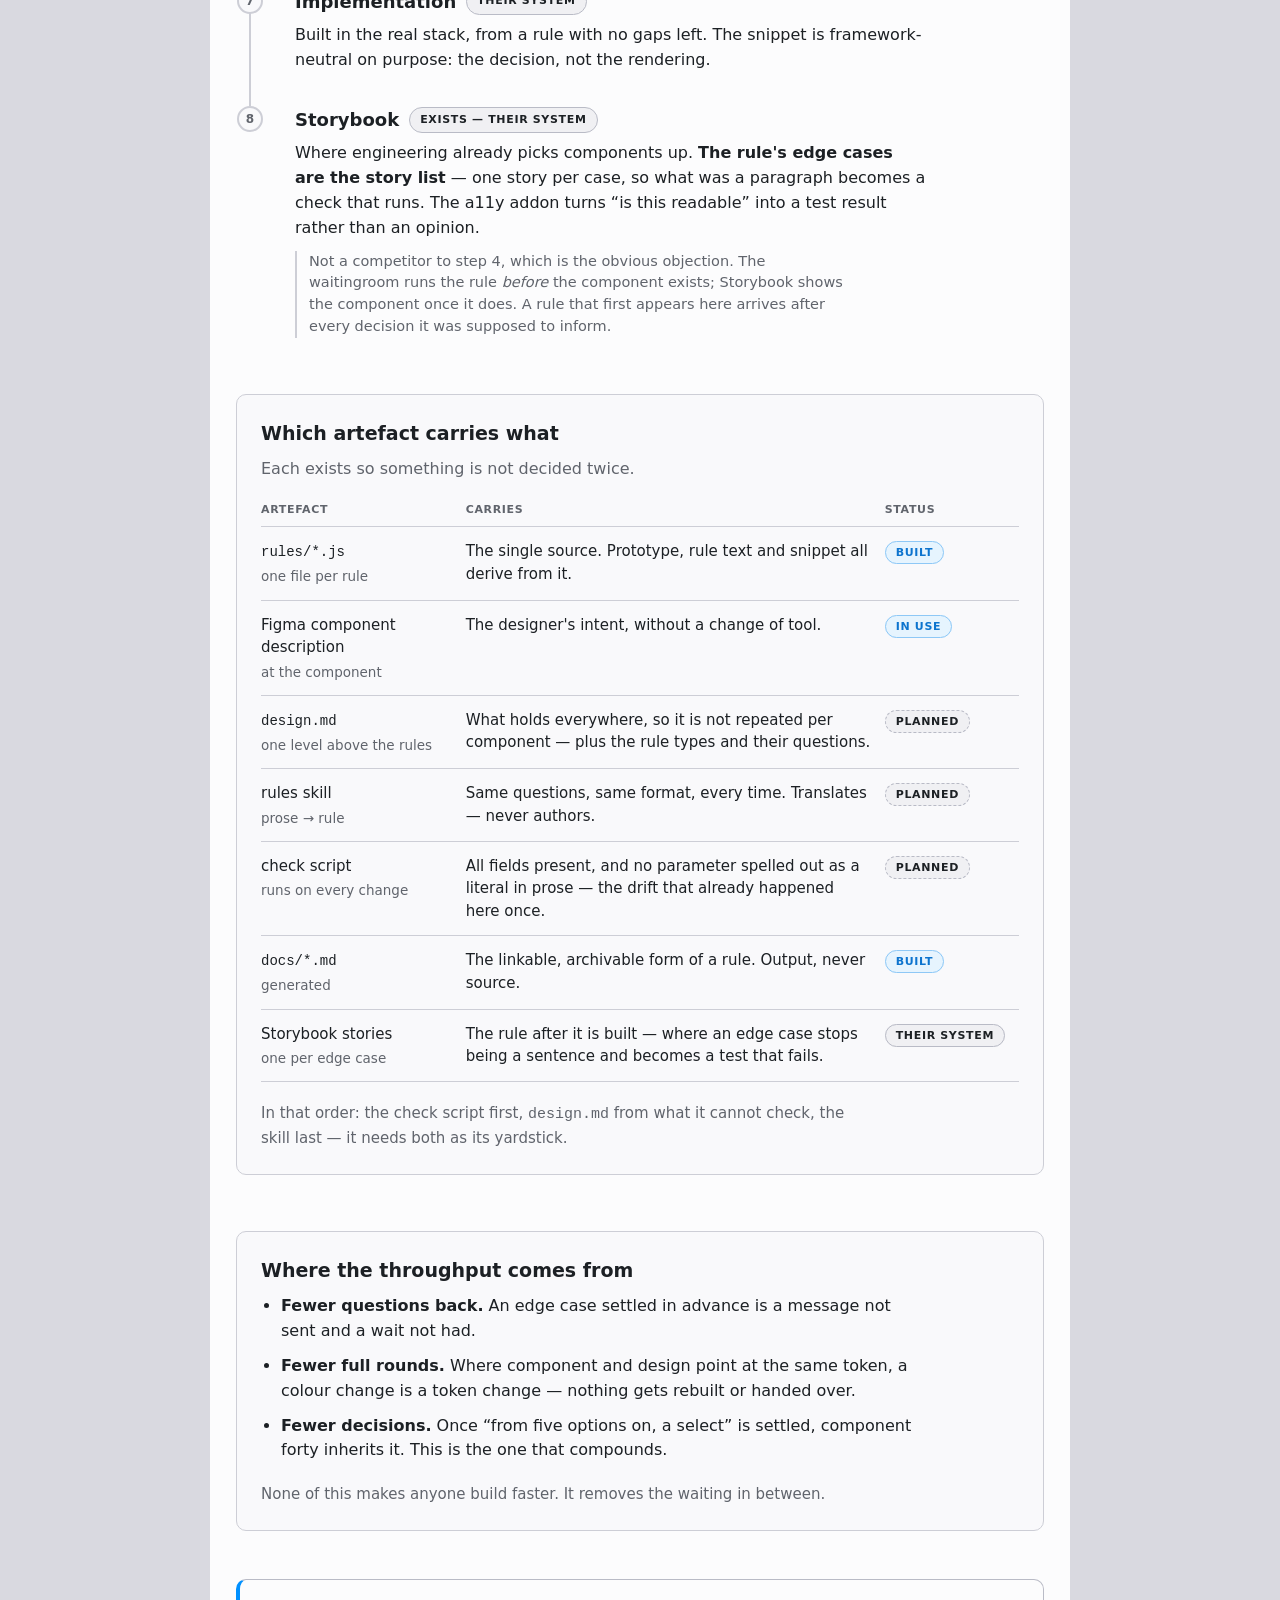
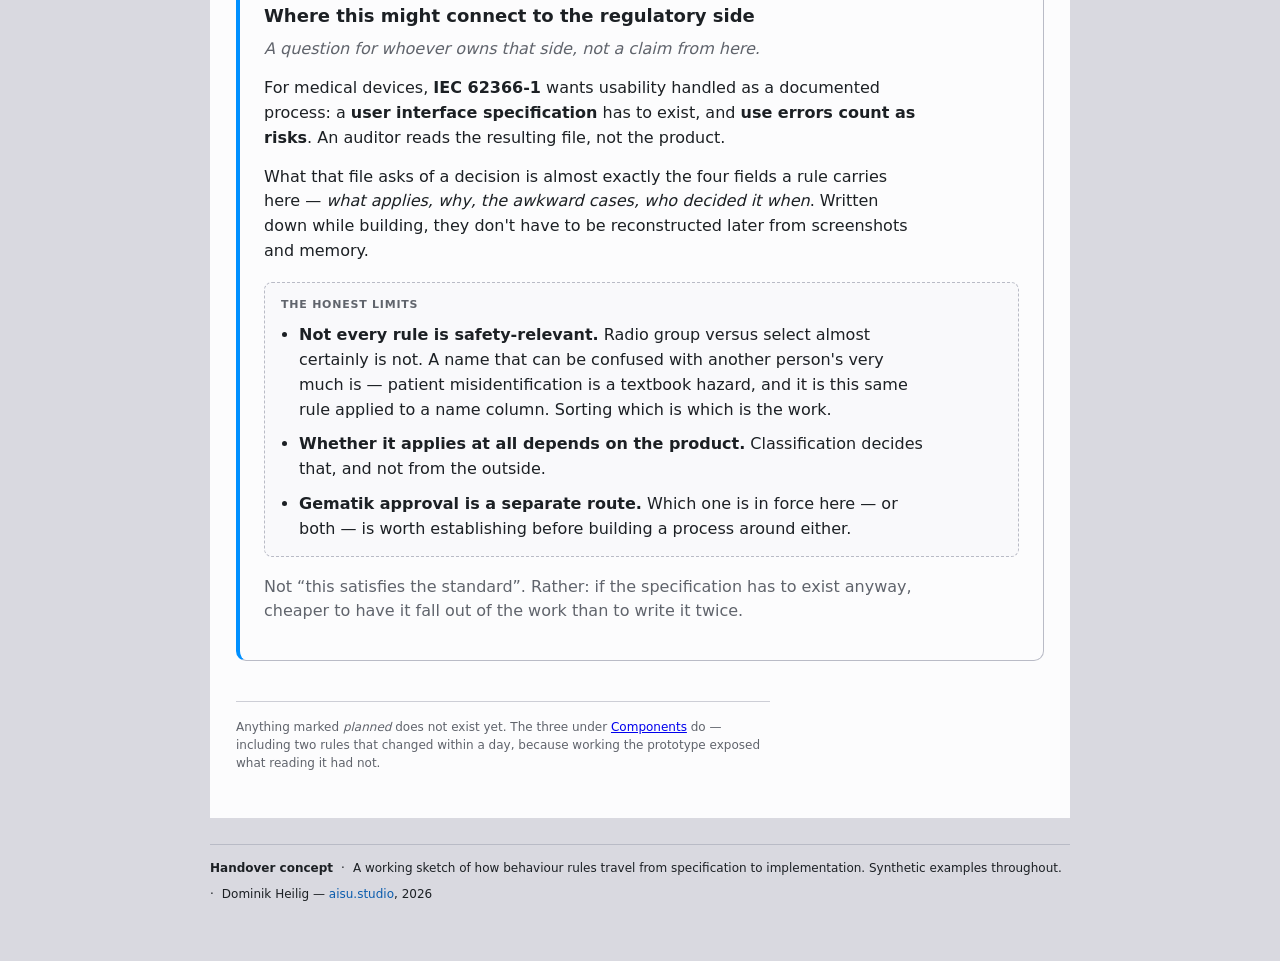
==== commit 2645ed00: "Storybook, as step eight It was missing from a flow that claims to describe their system, and it is " ====
--- a/flow.html
+++ b/flow.html
@@ -134,6 +134,26 @@
         </p>
       </li>
 
+      <li class="wr-step">
+        <div class="wr-step-head">
+          <span class="wr-step-num">8</span>
+          <h2>Storybook</h2>
+          <span class="wr-status wr-status-theirs">exists — their system</span>
+        </div>
+        <p>
+          Where engineering already picks components up. <strong>The rule's edge cases
+          are the story list</strong> — one story per case, so what was a paragraph
+          becomes a check that runs. The a11y addon turns “is this readable” into a
+          test result rather than an opinion.
+        </p>
+        <p class="wr-step-note">
+          Not a competitor to step 4, which is the obvious objection. The waitingroom
+          runs the rule <em>before</em> the component exists; Storybook shows the
+          component once it does. A rule that first appears here arrives after every
+          decision it was supposed to inform.
+        </p>
+      </li>
+
     </ol>
 
     <!-- -------------------------------------------------------- artefacts -->
@@ -177,6 +197,11 @@
             <td><code>docs/*.md</code><div class="wr-cond-label">generated</div></td>
             <td>The linkable, archivable form of a rule. Output, never source.</td>
             <td><span class="wr-status wr-status-built">built</span></td>
+          </tr>
+          <tr>
+            <td>Storybook stories<div class="wr-cond-label">one per edge case</div></td>
+            <td>The rule after it is built — where an edge case stops being a sentence and becomes a test that fails.</td>
+            <td><span class="wr-status wr-status-theirs">their system</span></td>
           </tr>
         </tbody>
       </table>
--- a/waitingroom.css
+++ b/waitingroom.css
@@ -42,6 +42,12 @@
   --blue-10: #0588f0;
   --blue-11: #0d74ce;
   --blue-12: #113264;
+
+  /* One step darker than blue-11. Radix guarantees step 11 as readable text on
+     steps 1–2; the masthead sits on step 6, where 11 measures 3.4:1 against a
+     4.5:1 requirement. The light scale has no step between 11 and 12, so this
+     is a documented departure from it rather than a value out of it. */
+  --blue-11-deep: #0b5cad;
 }
 
 :root {
@@ -86,7 +92,8 @@
 
   --trace-bg:           var(--accent-bg);
   --trace-border:       var(--accent-border);
-  --trace-text:         var(--accent-text);
+  /* Step 12, not 11: the trace sits on blue-3, where 11 lands at 4.25:1. */
+  --trace-text:         var(--blue-12);
 
   --panel-bg:           var(--surface);
   --panel-border:       var(--border);
@@ -115,6 +122,9 @@
   --blue-4:  #003362;  --blue-5:  #004074;  --blue-6:  #104d87;
   --blue-7:  #205d9e;  --blue-8:  #2870bd;  --blue-9:  #0090ff;
   --blue-10: #3b9eff;  --blue-11: #70b8ff;  --blue-12: #c2e6ff;
+
+  /* No departure needed here: on a dark ground step 11 already clears 7:1. */
+  --blue-11-deep: var(--blue-11);
 }
 
 /* ============================================================================
@@ -122,6 +132,15 @@
    ========================================================================= */
 
 * { box-sizing: border-box; }
+
+/* One focus ring for everything the keyboard reaches. The browser default is
+   drawn in its own colour, which has to work on a grey ground, a white sheet
+   and a near-black code block at once — and does not. This one is drawn in the
+   link blue, which is repointed per mode and clears 4.5:1 on both grounds. */
+:focus-visible {
+  outline: 2px solid var(--blue-11-deep);
+  outline-offset: 2px;
+}
 
 body {
   margin: 0;
@@ -153,26 +172,32 @@
    ========================================================================= */
 
 :root {
-  --head-blue-link: #0075ff;   /* frame: Workflow */
+  /* The frame's link blue is #0075ff. On the grey ground it measures 3.0:1,
+     and it does not reach 4.5:1 on any of the light greys — it is a fill
+     colour, not a text colour. Same hue, one step darker. */
+  --head-blue-link: var(--blue-11-deep);
   --head-blue-fill: #0069e5;   /* frame: the pill that is not the current mode */
 }
 
 .wr-head { margin-bottom: 40px; }
 
 /* The frame puts the masthead on the grey ground and the work on a white
-   sheet below it, inset a little from the rules above. The separation is the
-   point: the header states what this is, the sheet is what it does. */
+   sheet below it. The separation is the point: the header states what this is,
+   the sheet is what it does. Same width as the rules above, so the page has
+   one left edge rather than two. */
 .wr-canvas {
   display: block;
-  margin: 0 10px;
+  margin: 0;
   padding: 30px 26px 34px;
   background: var(--bg);
 }
-@media (max-width: 620px) { .wr-canvas { margin: 0; padding: 22px 16px 26px; } }
+@media (max-width: 620px) { .wr-canvas { padding: 22px 16px 26px; } }
 
 /* Outside the sheet, on the ground — it signs the work rather than being part
    of it. */
-.wr-page > .wr-signature { margin: 26px 10px 0; padding-top: 14px; border-top-color: var(--border-strong); }
+/* On the ground, not on the sheet: --text-muted measures 4.23:1 there. The
+   colophon is short enough to carry the full text colour. */
+.wr-page > .wr-signature { color: var(--text); margin: 26px 0 0; padding-top: 14px; border-top-color: var(--border-strong); }
 
 /* Not a flex row: wordmark and pills sit in one line box, so the pills can be
    aligned to the wordmark's baseline rather than to the top of its line. */
@@ -432,6 +457,95 @@
 }
 .wr-code-note { color: var(--text-muted); font-size: 12px; margin: 0 0 10px; max-width: 68ch; }
 
+/* ---- Somewhere to start ----
+   Below the decision, never above it: the decision is what is being handed
+   over and holds across versions, this is one stack's way of calling it. */
+.wr-wiring {
+  margin: 22px 0 0; padding: 18px 0 0;
+  border-top: 1px solid var(--border);
+}
+.wr-wiring-title {
+  margin: 0 0 6px; font-size: 13px; font-weight: 700;
+}
+.wr-wiring-caveat {
+  margin: 0 0 16px; max-width: 70ch;
+  color: var(--text-muted); font-size: 12.5px; line-height: 1.5;
+}
+.wr-file {
+  margin: 14px 0 6px;
+  font-family: ui-monospace, SFMono-Regular, Menlo, monospace;
+  font-size: 11.5px; color: var(--text-muted);
+}
+.wr-file:first-of-type { margin-top: 0; }
+
+/* ---- The contract ----
+   Above the snippet, because it is the part that answers "what do I do with
+   this". The code below it is evidence; this is the handover. */
+.wr-contract {
+  border: 1px solid var(--border-strong);
+  border-left: 3px solid var(--accent-solid);
+  border-radius: 8px;
+  padding: 14px 16px 4px;
+  margin: 0 0 16px;
+  background: var(--surface);
+}
+.wr-contract-title {
+  margin: 0 0 10px; font-size: 10px; font-weight: 700;
+  text-transform: uppercase; letter-spacing: .08em; color: var(--text-muted);
+}
+.wr-contract-io { margin: 0 0 12px; display: grid; gap: 5px; }
+.wr-contract-io > div { display: grid; grid-template-columns: 68px 1fr; gap: 10px; align-items: baseline; }
+.wr-contract-io dt {
+  font-size: 10px; font-weight: 700; text-transform: uppercase;
+  letter-spacing: .06em; color: var(--text-muted);
+}
+.wr-contract-io dd { margin: 0; }
+.wr-contract-io code, .wr-contract-wire code {
+  font-family: ui-monospace, SFMono-Regular, Menlo, monospace;
+  font-size: 12px;
+}
+.wr-contract-wire { width: 100%; border-collapse: collapse; font-size: 13px; }
+.wr-contract-wire th {
+  text-align: left; font-size: 10px; text-transform: uppercase; letter-spacing: .06em;
+  color: var(--text-muted); font-weight: 700;
+  padding: 0 12px 5px 0; border-bottom: 1px solid var(--border);
+}
+.wr-contract-wire td {
+  padding: 7px 12px 7px 0; border-bottom: 1px solid var(--border);
+  vertical-align: top; line-height: 1.45;
+}
+.wr-contract-wire th:first-child, .wr-contract-wire td:first-child { width: 30%; }
+.wr-contract-wire tr:last-child td { border-bottom: 0; }
+.wr-contract-note {
+  margin: 10px 0 12px; color: var(--text-muted); font-size: 12.5px;
+  line-height: 1.5; max-width: 70ch;
+}
+
+/* ---- Copy ----
+   Inside the block rather than above it, so it stays attached to the thing it
+   copies when the snippet scrolls sideways. */
+.wr-code-wrap { position: relative; }
+.wr-copy {
+  position: absolute; top: 10px; right: 10px; z-index: 1;
+  display: inline-flex; align-items: center; gap: 6px;
+  /* Percentages chosen so the outline clears 3:1 against the block behind it.
+     An opacity step used to sit on top of this and quietly undid it — the
+     measurement is of the computed colour, the eye sees what opacity leaves. */
+  border: 1px solid color-mix(in srgb, var(--code-text) 55%, transparent);
+  border-radius: 6px;
+  background: color-mix(in srgb, var(--code-text) 16%, transparent);
+  color: var(--code-text);
+  font: inherit; font-size: 11px; font-weight: 600;
+  padding: 5px 9px; cursor: pointer;
+}
+.wr-copy svg { width: 13px; height: 13px; }
+.wr-copy:hover { background: color-mix(in srgb, var(--code-text) 26%, transparent); }
+/* The code block is inverted relative to the page, so the ring on it is too. */
+.wr-copy:focus-visible { outline-color: var(--code-text); }
+.wr-copy-done { border-color: var(--accent-solid); }
+/* The snippet's first line must not run under the button. */
+.wr-code-wrap .wr-code { padding-right: 92px; }
+
 .wr-foot {
   margin-top: 40px; padding-top: 16px; border-top: 1px solid var(--border);
   color: var(--text-muted); font-size: 12px; max-width: 70ch;
@@ -497,17 +611,20 @@
 }
 
 /* ---- Trace block for the conditional rule ---- */
+/* Reaches for the component tokens, not the semantic ones underneath them.
+   It had been using --accent-text directly, which is how it kept the 4.25:1
+   the token layer was already set up to avoid. */
 .wr-trace-block {
   margin-top: 20px; padding: 12px 14px;
-  background: var(--accent-bg); border: 1px solid var(--accent-border);
-  border-radius: 8px; font-size: 12px; color: var(--accent-text);
+  background: var(--trace-bg); border: 1px solid var(--trace-border);
+  border-radius: 8px; font-size: 12px; color: var(--trace-text);
 }
 .wr-trace-title { font-weight: 700; margin-bottom: 6px; }
 .wr-trace-line { margin-bottom: 3px; }
 .wr-trace-line code { font-size: 11.5px; }
 .wr-trace-kept {
   margin-top: 8px; padding-top: 8px;
-  border-top: 1px solid var(--accent-border); font-style: italic;
+  border-top: 1px solid var(--trace-border); font-style: italic;
 }
 
 /* ---- Conditions table in the Rules tab ---- */
@@ -746,7 +863,7 @@
   display: flex; gap: 8px; flex-wrap: wrap; align-items: baseline;
 }
 .wr-signature strong { color: var(--text); font-weight: 600; }
-.wr-signature a { color: var(--accent-text); text-decoration: none; }
+.wr-signature a { color: var(--blue-11-deep); text-decoration: none; }
 .wr-signature a:hover { text-decoration: underline; }
 
 /* ---- Regulatory note ----
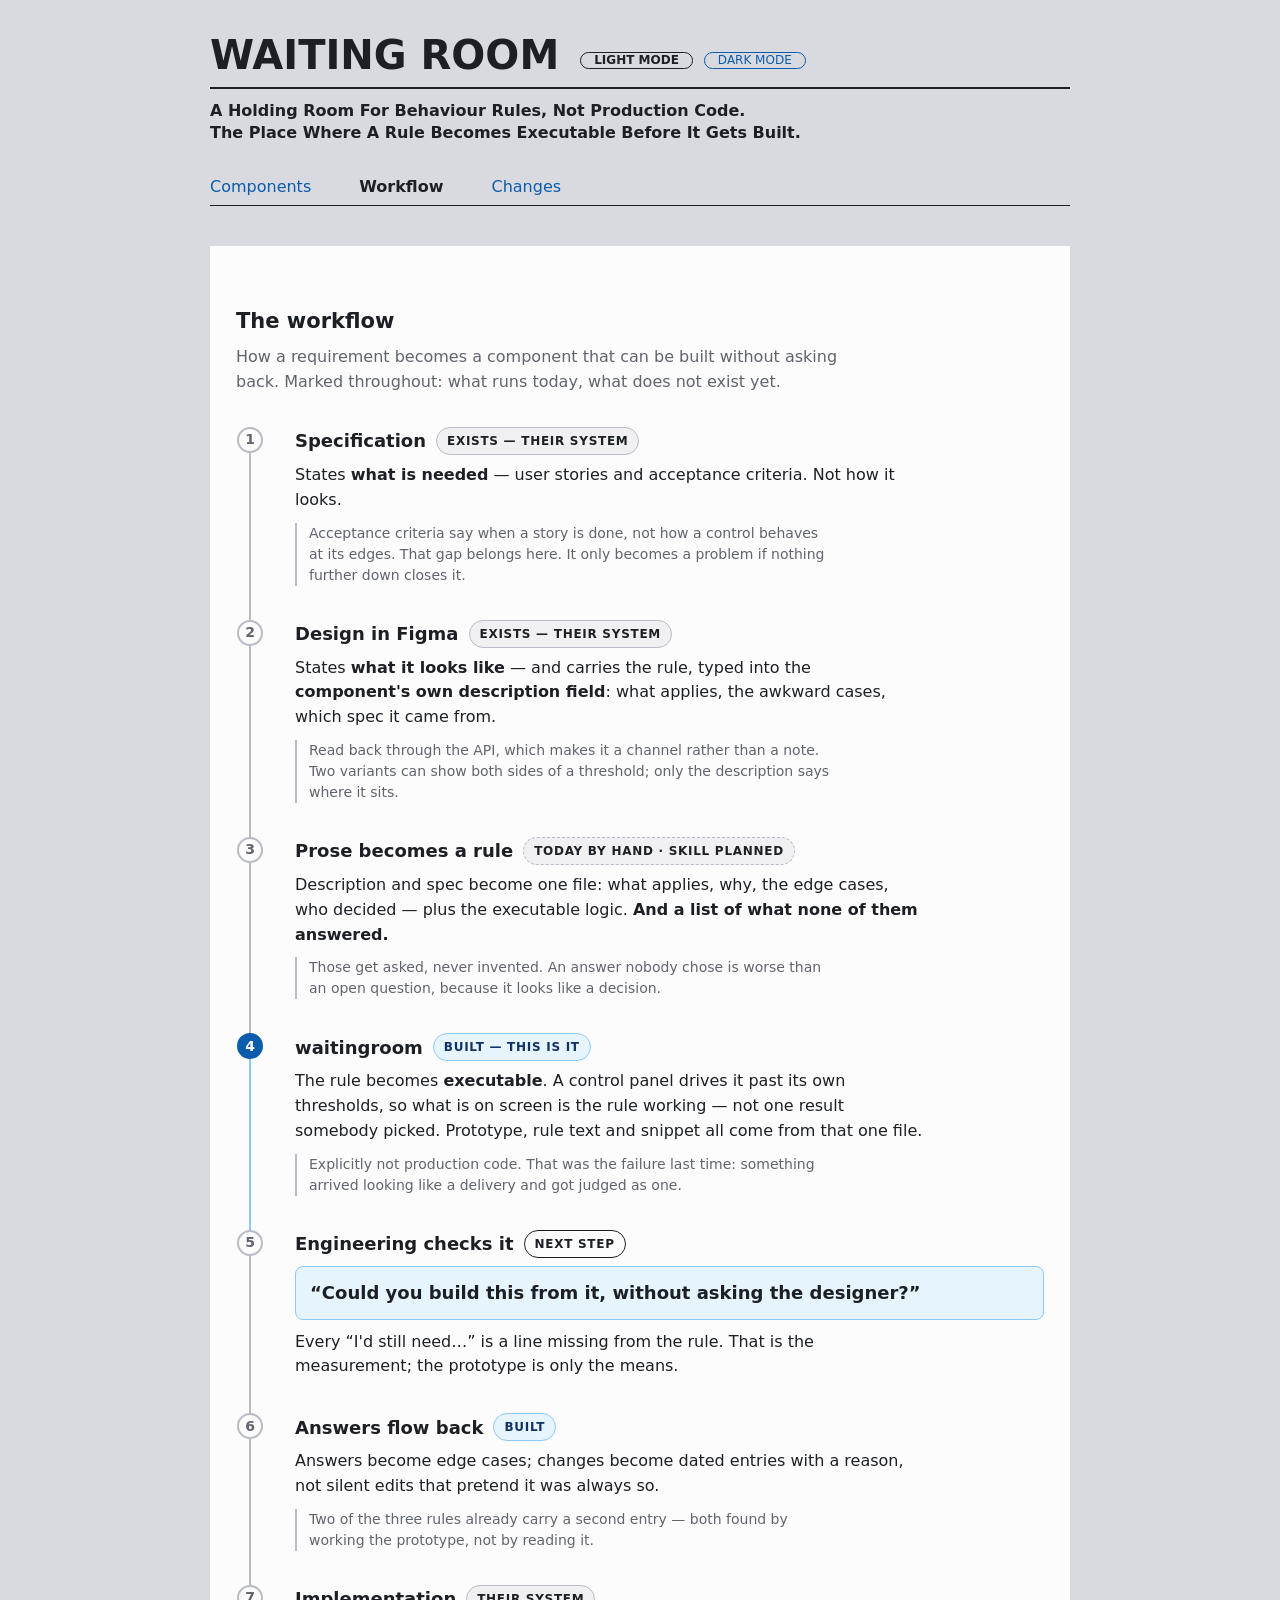
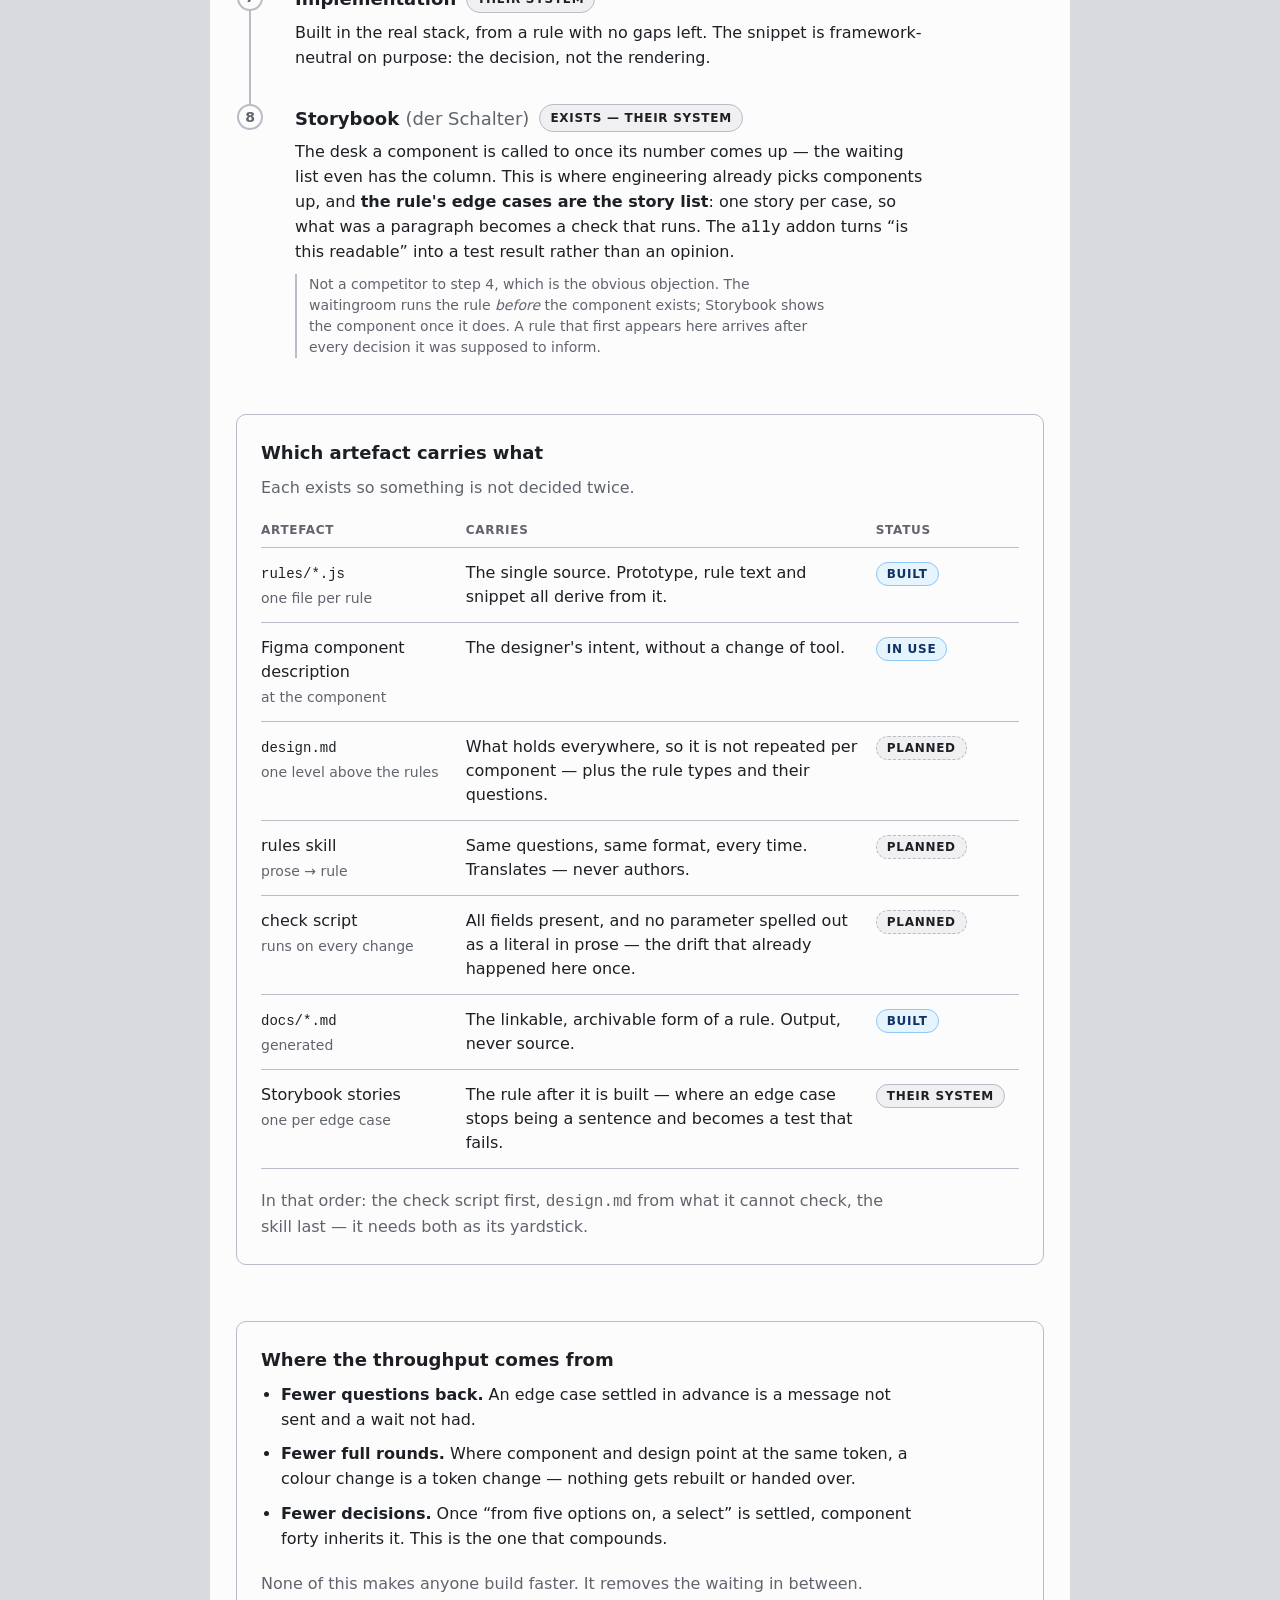
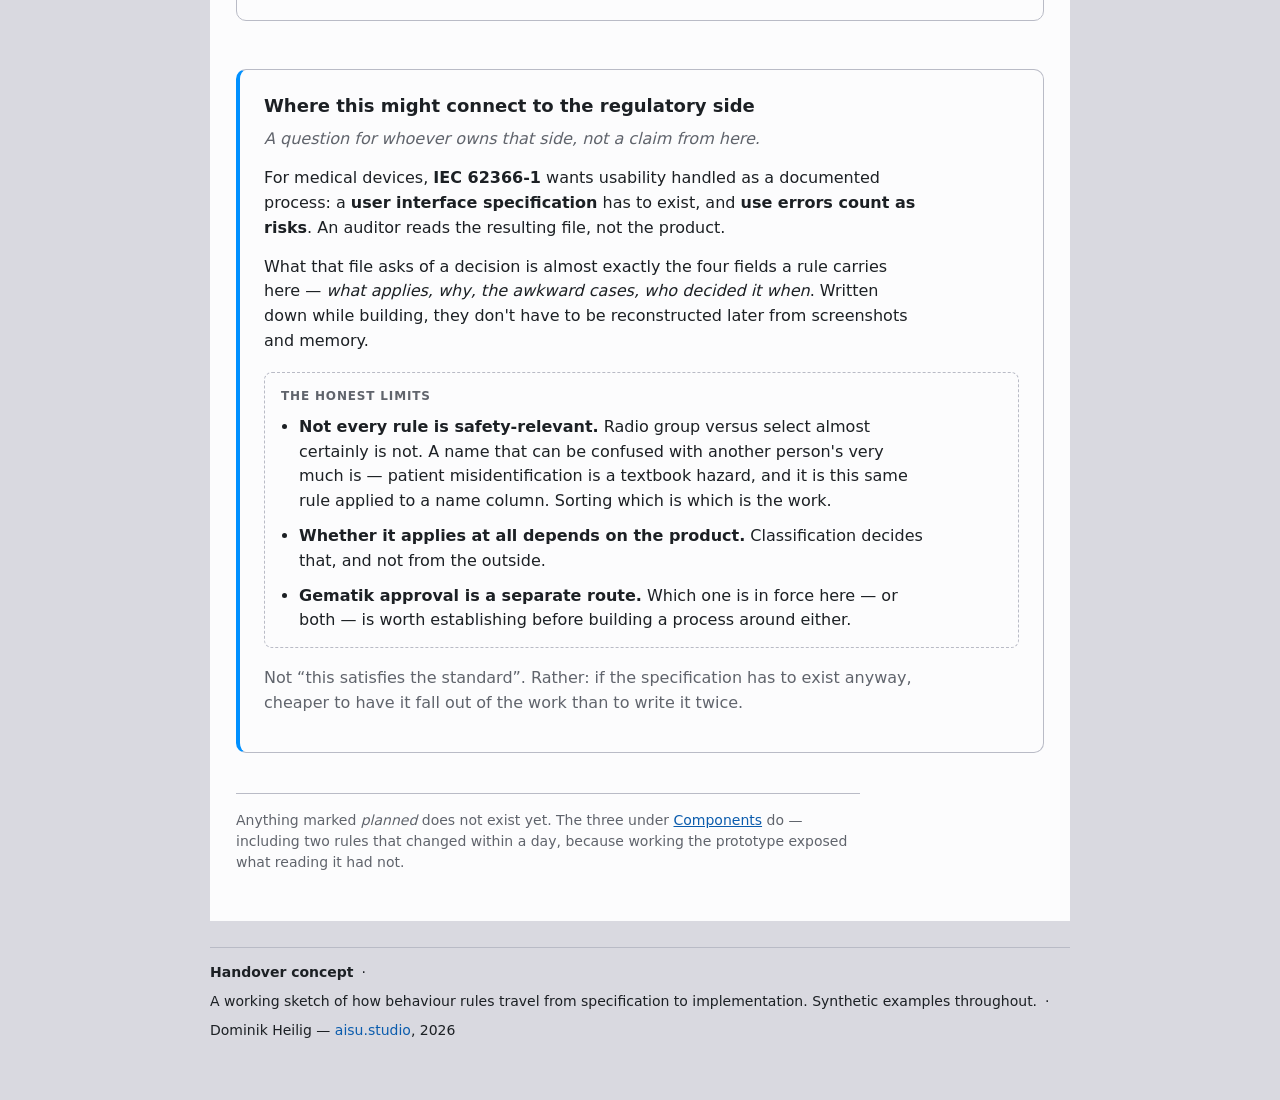
==== commit 1a2215fb: "Storybook is der Schalter The metaphor was missing its last piece. In the Bürgeramt the flow is: tak" ====
--- a/flow.html
+++ b/flow.html
@@ -137,14 +137,15 @@
       <li class="wr-step">
         <div class="wr-step-head">
           <span class="wr-step-num">8</span>
-          <h2>Storybook</h2>
+          <h2>Storybook <span class="wr-step-alias">(der Schalter)</span></h2>
           <span class="wr-status wr-status-theirs">exists — their system</span>
         </div>
         <p>
-          Where engineering already picks components up. <strong>The rule's edge cases
-          are the story list</strong> — one story per case, so what was a paragraph
-          becomes a check that runs. The a11y addon turns “is this readable” into a
-          test result rather than an opinion.
+          The desk a component is called to once its number comes up — the waiting
+          list even has the column. This is where engineering already picks components
+          up, and <strong>the rule's edge cases are the story list</strong>: one story
+          per case, so what was a paragraph becomes a check that runs. The a11y addon
+          turns “is this readable” into a test result rather than an opinion.
         </p>
         <p class="wr-step-note">
           Not a competitor to step 4, which is the obvious objection. The waitingroom
--- a/waitingroom.css
+++ b/waitingroom.css
@@ -16,30 +16,20 @@
    ========================================================================= */
 
 :root {
-  /* ---------- 1 · PRIMITIVE — raw scale values, no meaning attached ---------- */
+  /* ---------- 1 · PRIMITIVE — raw scale values, no meaning attached ----------
+     Only the stocked steps. The full 12-step scales live at radix-ui.com; a
+     step is taken from there when a component earns it, not kept on stock.
+     The Radix step numbers are kept (6 stays 6) so the reference holds. */
   --slate-1:  #fcfcfd;
-  --slate-2:  #f9f9fb;
   --slate-3:  #f0f0f3;
-  --slate-4:  #e8e8ec;
-  --slate-5:  #e0e1e6;
   --slate-6:  #d9d9e0;
-  --slate-7:  #cdced6;
   --slate-8:  #b9bbc6;
-  --slate-9:  #8b8d98;
-  --slate-10: #80838d;
   --slate-11: #60646c;
   --slate-12: #1c2024;
 
-  --blue-1:  #fbfdff;
-  --blue-2:  #f4faff;
   --blue-3:  #e6f4fe;
-  --blue-4:  #d5efff;
-  --blue-5:  #c2e5ff;
-  --blue-6:  #acd8fc;
   --blue-7:  #8ec8f6;
-  --blue-8:  #5eb1ef;
   --blue-9:  #0090ff;
-  --blue-10: #0588f0;
   --blue-11: #0d74ce;
   --blue-12: #113264;
 
@@ -57,14 +47,17 @@
      exists to make possible. */
   --ground:        var(--slate-6);   /* what the sheet lies on */
   --bg:            var(--slate-1);   /* the sheet the work sits on */
-  --surface:       var(--slate-2);
   --surface-sunk:  var(--slate-3);
-  --border:        var(--slate-7);
-  --border-strong: var(--slate-8);
+  /* One border, step 8. There were two (7 and 8) and the difference read as
+     inconsistency, not hierarchy. Where an edge needs more presence than
+     this, it gets weight or the text colour — not a third grey. */
+  --border:        var(--slate-8);
   --text:          var(--slate-12);
   --text-muted:    var(--slate-11);
   --accent-solid:  var(--blue-9);
-  --accent-text:   var(--blue-11);
+  /* The darker of the two text blues; the scale's own step 11 misses 4.5:1
+     on the grey ground. One blue for text, one (blue-9) for fills. */
+  --accent-text:   var(--blue-11-deep);
   --accent-bg:     var(--blue-3);
   --accent-border: var(--blue-7);
 }
@@ -74,15 +67,14 @@
      Looks redundant, and is — that is the point. A component can deviate
      without the semantic tier being touched, and one place shows which role
      it claims. */
-  --field-label-text:   var(--text);
-  --field-border:       var(--border);
-
-  --radio-border:       var(--border-strong);
-  --radio-border-on:    var(--accent-solid);
+  /* One label token, not one per control: both were aliases of the same role
+     and had never diverged. A component token earns its slot by deviating or
+     by being a real control surface — not by existing. */
+  --label-text:         var(--text);
+
   --radio-dot:          var(--accent-solid);
-  --radio-label-text:   var(--text);
-
-  --select-bg:          var(--surface);
+
+  --select-bg:          var(--bg);
   --select-border:      var(--border);
   --select-text:        var(--text);
 
@@ -95,7 +87,7 @@
   /* Step 12, not 11: the trace sits on blue-3, where 11 lands at 4.25:1. */
   --trace-text:         var(--blue-12);
 
-  --panel-bg:           var(--surface);
+  --panel-bg:           var(--bg);
   --panel-border:       var(--border);
   --tab-text:           var(--text-muted);
   --tab-text-active:    var(--text);
@@ -113,18 +105,31 @@
      tier knows that. */
   --ground: var(--slate-3);
 
-  --slate-1:  #111113;  --slate-2:  #18191b;  --slate-3:  #212225;
-  --slate-4:  #272a2d;  --slate-5:  #2e3135;  --slate-6:  #363a3f;
-  --slate-7:  #43484e;  --slate-8:  #5a6169;  --slate-9:  #696e77;
-  --slate-10: #777b84;  --slate-11: #b0b4ba;  --slate-12: #edeef0;
-
-  --blue-1:  #0d1520;  --blue-2:  #111927;  --blue-3:  #0d2847;
-  --blue-4:  #003362;  --blue-5:  #004074;  --blue-6:  #104d87;
-  --blue-7:  #205d9e;  --blue-8:  #2870bd;  --blue-9:  #0090ff;
-  --blue-10: #3b9eff;  --blue-11: #70b8ff;  --blue-12: #c2e6ff;
+  --slate-1:  #111113;  --slate-3:  #212225;  --slate-6:  #363a3f;
+  --slate-8:  #5a6169;  --slate-11: #b0b4ba;  --slate-12: #edeef0;
+
+  --blue-3:  #0d2847;  --blue-7:  #205d9e;  --blue-9:  #0090ff;
+  --blue-11: #70b8ff;  --blue-12: #c2e6ff;
 
   /* No departure needed here: on a dark ground step 11 already clears 7:1. */
   --blue-11-deep: var(--blue-11);
+}
+
+/* ============================================================================
+   Type scale
+   ----------------------------------------------------------------------------
+   Five steps (plus the 40px wordmark). The file once had nineteen sizes, then
+   seven — and 11 next to 13 was still two opinions about "small" for a page
+   with three components. Every size below is one of these; a literal px
+   font-size anywhere else is a bug, and greppable as one.
+   ========================================================================= */
+
+:root {
+  --t-small: 12px;   /* everything below body: labels, chips, code, dense tables */
+  --t-body:  14px;   /* body and explanatory text — the default */
+  --t-read:  16px;   /* reading prose, navigation, the claim */
+  --t-sub:   18px;   /* component names, sub-headings */
+  --t-head:  21px;   /* page headings */
 }
 
 /* ============================================================================
@@ -138,7 +143,7 @@
    and a near-black code block at once — and does not. This one is drawn in the
    link blue, which is repointed per mode and clears 4.5:1 on both grounds. */
 :focus-visible {
-  outline: 2px solid var(--blue-11-deep);
+  outline: 2px solid var(--accent-text);
   outline-offset: 2px;
 }
 
@@ -148,7 +153,7 @@
   background: var(--ground);
   color: var(--text);
   font-family: -apple-system, BlinkMacSystemFont, 'Segoe UI', system-ui, sans-serif;
-  font-size: 14px;
+  font-size: var(--t-body);
   line-height: 1.5;
 }
 
@@ -172,11 +177,6 @@
    ========================================================================= */
 
 :root {
-  /* The frame's link blue is #0075ff. On the grey ground it measures 3.0:1,
-     and it does not reach 4.5:1 on any of the light greys — it is a fill
-     colour, not a text colour. Same hue, one step darker. */
-  --head-blue-link: var(--blue-11-deep);
-  --head-blue-fill: #0069e5;   /* frame: the pill that is not the current mode */
 }
 
 .wr-head { margin-bottom: 40px; }
@@ -193,11 +193,16 @@
 }
 @media (max-width: 620px) { .wr-canvas { padding: 22px 16px 26px; } }
 
+/* Links in running text. Left alone they fall back to the browser's fixed
+   blue, which measures 2:1 on the dark ground — the one place a default is
+   worse than no styling at all. Classed links keep their own colour. */
+.wr-canvas a:not([class]) { color: var(--accent-text); }
+
 /* Outside the sheet, on the ground — it signs the work rather than being part
    of it. */
 /* On the ground, not on the sheet: --text-muted measures 4.23:1 there. The
    colophon is short enough to carry the full text colour. */
-.wr-page > .wr-signature { color: var(--text); margin: 26px 0 0; padding-top: 14px; border-top-color: var(--border-strong); }
+.wr-page > .wr-signature { color: var(--text); margin: 26px 0 0; padding-top: 14px; border-top-color: var(--border); }
 
 /* Not a flex row: wordmark and pills sit in one line box, so the pills can be
    aligned to the wordmark's baseline rather than to the top of its line. */
@@ -213,7 +218,7 @@
   color: var(--text);
   text-decoration: none;
 }
-.wr-wordmark:hover { color: var(--head-blue-link); }
+.wr-wordmark:hover { color: var(--accent-text); }
 
 /* The frame's two rules: 2px under the wordmark, 1px under the navigation. */
 .wr-rule { height: 1px; background: var(--text); margin: 6px 0 0; }
@@ -222,7 +227,7 @@
 .wr-subtitle {
   margin: 11px 0 0;
   color: var(--text);
-  font-size: 16px;
+  font-size: var(--t-read);
   font-weight: 700;
   line-height: 1.372;
   text-transform: capitalize;   /* as in the frame: the text is written as a
@@ -253,25 +258,35 @@
 .wr-mode { display: flex; gap: 11px; }
 .wr-mode-btn {
   appearance: none;
-  border: 1px solid var(--text);
+  /* 1.5px border on a 15.5px line keeps the pill at the frame's 18.5px while
+     carrying the heavier stroke. */
+  border: 1.5px solid var(--text);
   border-radius: 10px;
   background: transparent;
-  color: var(--text);
   font: inherit;
-  font-size: 10px;
-  font-weight: 400;
-  line-height: 16.5px;
+  font-size: var(--t-small);
+  line-height: 15.5px;
   text-transform: uppercase;
   padding: 0 13px;
   cursor: pointer;
 }
+/* The mode in force: outlined in the text colour, bold. It is a label as much
+   as a control — pressing it changes nothing. */
+.wr-mode-btn[aria-pressed='true'] {
+  border-color: var(--text);
+  color: var(--text);
+  font-weight: 700;
+}
+/* The other one: outlined and set in the link blue, because blue is what this
+   page uses to mean "you can press this". */
 .wr-mode-btn[aria-pressed='false'] {
-  background: var(--head-blue-fill);
-  border-color: var(--head-blue-fill);
-  color: #fff;
-}
-.wr-mode-btn[aria-pressed='true'] { font-weight: 700; }
-.wr-mode-btn:hover { opacity: .85; }
+  border-color: var(--accent-text);
+  color: var(--accent-text);
+  font-weight: 400;
+}
+.wr-mode-btn[aria-pressed='false']:hover {
+  background: color-mix(in srgb, var(--accent-text) 10%, transparent);
+}
 
 /* ---- Page navigation ----
    Under the title rather than in a corner: with two pages the second is
@@ -281,8 +296,8 @@
 .wr-nav { display: flex; flex-wrap: wrap; gap: 48px; margin: 31px 0 0; }
 .wr-nav-link {
   text-decoration: none;
-  color: var(--head-blue-link);
-  font-size: 16px;
+  color: var(--accent-text);
+  font-size: var(--t-read);
   font-weight: 400;
   text-transform: capitalize;
 }
@@ -298,24 +313,31 @@
   gap: 8px;
   margin: 34px 0 0;
 }
+/* Same two states as the mode control, so one rule holds across the whole
+   page: outlined in the text colour and bold is where you are, blue is where
+   you can go. It reads on the navigation too — Components black, Workflow
+   blue. A filled chip here would have been a third convention. */
 .wr-level-chip {
-  border: 1.5px solid var(--border-strong);
+  border: 1.5px solid var(--accent-text);
   border-radius: 999px;
   background: transparent;
-  color: var(--text-muted);
+  color: var(--accent-text);
   padding: 5px 13px;
   font: inherit;
-  font-size: 10.5px;
-  font-weight: 700;
+  font-size: var(--t-small);
+  font-weight: 400;
   text-transform: uppercase;
   letter-spacing: .06em;
   cursor: pointer;
 }
-.wr-level-chip:hover { color: var(--text); border-color: var(--text); }
+.wr-level-chip:hover {
+  background: color-mix(in srgb, var(--accent-text) 10%, transparent);
+}
 .wr-level-chip[aria-pressed='true'] {
-  background: var(--accent-text);
-  border-color: var(--accent-text);
-  color: var(--bg);
+  border-color: var(--text);
+  color: var(--text);
+  font-weight: 700;
+  background: transparent;
 }
 /* Set apart by size and weight, not by fading it: at 10px an opacity step
    drops below the contrast floor, and a count nobody can read is decoration. */
@@ -324,18 +346,18 @@
   margin: 12px 0 0;
   max-width: 68ch;
   color: var(--text-muted);
-  font-size: 12.5px;
+  font-size: var(--t-body);
   line-height: 1.5;
 }
 
-.wr-component-name { font-size: 17px; font-weight: 600; margin: 24px 0 10px; }
+.wr-component-name { font-size: var(--t-sub); font-weight: 600; margin: 24px 0 10px; }
 
 /* ---- Tabs ---- */
 .wr-tabbar { display: flex; align-items: flex-end; gap: 4px; border-bottom: 1px solid var(--panel-border); }
 .wr-tab {
   border: none; background: transparent;
   color: var(--tab-text);
-  font-size: 11px; font-weight: 600; text-transform: uppercase; letter-spacing: .05em;
+  font-size: var(--t-small); font-weight: 600; text-transform: uppercase; letter-spacing: .05em;
   padding: 10px 16px; cursor: pointer;
   border-bottom: 2px solid transparent;
   margin-bottom: -1px;
@@ -343,12 +365,12 @@
 .wr-tab[aria-selected='true'] { color: var(--tab-text-active); border-bottom-color: var(--tab-border-active); }
 .wr-links { margin-left: auto; align-self: center; display: flex; gap: 14px; }
 .wr-ext-link {
-  color: var(--accent-text); font-size: 11px; font-weight: 600;
+  color: var(--accent-text); font-size: var(--t-small); font-weight: 600;
   text-transform: uppercase; letter-spacing: .05em; text-decoration: none;
 }
 .wr-ext-link:hover { text-decoration: underline; }
 /* Not yet linked: visibly pending rather than silently dead. */
-.wr-ext-link-empty { color: var(--text-muted); border-bottom: 1px dotted var(--border-strong); }
+.wr-ext-link-empty { color: var(--text-muted); border-bottom: 1px dotted var(--border); }
 
 .wr-panel {
   border: 1px solid var(--panel-border); border-top: none;
@@ -363,35 +385,35 @@
   display: grid;
   gap: 16px;                      /* two controls stacked with no gap read as
                                      one control with a stray second row */
-  border: 1px dashed var(--border-strong);
+  border: 1px dashed var(--border);
   border-radius: 8px;
   padding: 15px 16px;
   margin-bottom: 20px;
   background: var(--bg);
 }
 .wr-console-title {
-  font-size: 10px; text-transform: uppercase; letter-spacing: .08em;
+  font-size: var(--t-small); text-transform: uppercase; letter-spacing: .08em;
   color: var(--text-muted); margin: 0;
 }
 .wr-control { display: flex; align-items: center; gap: 12px; flex-wrap: wrap; }
 /* Direct child only: a choice item is itself a label, and the shared minimum
    width was being applied to each option as well. */
-.wr-control > label { font-size: 13px; min-width: 108px; }
+.wr-control > label { font-size: var(--t-body); min-width: 108px; }
 .wr-control input[type='range'] { flex: 1; accent-color: var(--accent-solid); max-width: 320px; }
 .wr-control output {
-  font-variant-numeric: tabular-nums; font-size: 13px; min-width: 2.5em;
+  font-variant-numeric: tabular-nums; font-size: var(--t-body); min-width: 2.5em;
   color: var(--text-muted);
 }
 
 /* ---- The prototype ---- */
 .wr-stage { padding: 4px 0; }
 .wr-field { max-width: 380px; }
-.wr-field-label { font-weight: 600; color: var(--field-label-text); margin-bottom: 8px; }
+.wr-field-label { font-weight: 600; color: var(--label-text); margin-bottom: 8px; }
 
 .wr-radios { display: grid; gap: 6px; }
 .wr-radio { display: flex; align-items: center; gap: 8px; cursor: pointer; }
 .wr-radio input { accent-color: var(--radio-dot); width: 16px; height: 16px; }
-.wr-radio span { color: var(--radio-label-text); }
+.wr-radio span { color: var(--label-text); }
 
 .wr-select {
   width: 100%;
@@ -400,7 +422,7 @@
   color: var(--select-text);
   border-radius: 6px;
   padding: 8px 10px;
-  font-size: 14px;
+  font-size: var(--t-body);
   font-family: inherit;
 }
 
@@ -410,7 +432,7 @@
   display: flex; align-items: baseline; gap: 10px; flex-wrap: wrap;
 }
 .wr-fixed-value { color: var(--fixed-text); }
-.wr-fixed-note { color: var(--fixed-note-text); font-size: 12px; }
+.wr-fixed-note { color: var(--fixed-note-text); font-size: var(--t-body); }
 
 .wr-empty { color: var(--text-muted); font-style: italic; margin: 0; }
 
@@ -419,33 +441,33 @@
   display: inline-flex; align-items: center; gap: 8px;
   margin-top: 16px; padding: 5px 10px;
   background: var(--trace-bg); border: 1px solid var(--trace-border);
-  border-radius: 999px; color: var(--trace-text); font-size: 12px;
+  border-radius: 999px; color: var(--trace-text); font-size: var(--t-body);
 }
 .wr-trace-form { font-weight: 600; }
 .wr-trace-arrow { opacity: .6; }
 
 /* ---- RULES ---- */
-.wr-rule-head { margin: 0 0 4px; font-size: 15px; }
+.wr-rule-head { margin: 0 0 4px; font-size: var(--t-read); }
 .wr-rule-statement {
-  font-size: 15px; margin: 0 0 18px; padding: 10px 12px;
+  font-size: var(--t-read); margin: 0 0 18px; padding: 10px 12px;
   background: var(--accent-bg); border-left: 3px solid var(--accent-solid);
   border-radius: 0 6px 6px 0; color: var(--text);
 }
 .wr-rule-section { margin: 0 0 18px; }
 .wr-rule-section > h4 {
-  font-size: 10px; text-transform: uppercase; letter-spacing: .08em;
+  font-size: var(--t-small); text-transform: uppercase; letter-spacing: .08em;
   color: var(--text-muted); margin: 0 0 6px;
 }
 .wr-rule-section p { margin: 0; max-width: 68ch; }
 .wr-edge { border-top: 1px solid var(--border); padding: 8px 0; }
 .wr-edge:last-child { border-bottom: 1px solid var(--border); }
-.wr-edge dt { font-weight: 600; font-size: 13px; }
+.wr-edge dt { font-weight: 600; font-size: var(--t-body); }
 .wr-edge dd { margin: 2px 0 0; color: var(--text-muted); max-width: 68ch; }
 
-.wr-open { border-left: 3px solid var(--slate-9); padding-left: 12px; }
+.wr-open { border-left: 3px solid var(--border); padding-left: 12px; }
 .wr-open li { margin-bottom: 6px; max-width: 66ch; }
 
-.wr-prov { font-size: 12px; color: var(--text-muted); }
+.wr-prov { font-size: var(--t-body); color: var(--text-muted); }
 .wr-prov li { margin-bottom: 4px; }
 
 /* ---- CODE ---- */
@@ -453,9 +475,9 @@
   background: var(--code-bg); color: var(--code-text);
   border-radius: 8px; padding: 16px; overflow-x: auto;
   font-family: ui-monospace, SFMono-Regular, Menlo, monospace;
-  font-size: 12.5px; line-height: 1.6; margin: 0;
-}
-.wr-code-note { color: var(--text-muted); font-size: 12px; margin: 0 0 10px; max-width: 68ch; }
+  font-size: var(--t-small); line-height: 1.6; margin: 0;
+}
+.wr-code-note { color: var(--text-muted); font-size: var(--t-body); margin: 0 0 10px; max-width: 68ch; }
 
 /* ---- Somewhere to start ----
    Below the decision, never above it: the decision is what is being handed
@@ -465,16 +487,16 @@
   border-top: 1px solid var(--border);
 }
 .wr-wiring-title {
-  margin: 0 0 6px; font-size: 13px; font-weight: 700;
+  margin: 0 0 6px; font-size: var(--t-body); font-weight: 700;
 }
 .wr-wiring-caveat {
   margin: 0 0 16px; max-width: 70ch;
-  color: var(--text-muted); font-size: 12.5px; line-height: 1.5;
+  color: var(--text-muted); font-size: var(--t-body); line-height: 1.5;
 }
 .wr-file {
   margin: 14px 0 6px;
   font-family: ui-monospace, SFMono-Regular, Menlo, monospace;
-  font-size: 11.5px; color: var(--text-muted);
+  font-size: var(--t-small); color: var(--text-muted);
 }
 .wr-file:first-of-type { margin-top: 0; }
 
@@ -482,31 +504,31 @@
    Above the snippet, because it is the part that answers "what do I do with
    this". The code below it is evidence; this is the handover. */
 .wr-contract {
-  border: 1px solid var(--border-strong);
+  border: 1px solid var(--border);
   border-left: 3px solid var(--accent-solid);
   border-radius: 8px;
   padding: 14px 16px 4px;
   margin: 0 0 16px;
-  background: var(--surface);
+  background: var(--bg);
 }
 .wr-contract-title {
-  margin: 0 0 10px; font-size: 10px; font-weight: 700;
+  margin: 0 0 10px; font-size: var(--t-small); font-weight: 700;
   text-transform: uppercase; letter-spacing: .08em; color: var(--text-muted);
 }
 .wr-contract-io { margin: 0 0 12px; display: grid; gap: 5px; }
 .wr-contract-io > div { display: grid; grid-template-columns: 68px 1fr; gap: 10px; align-items: baseline; }
 .wr-contract-io dt {
-  font-size: 10px; font-weight: 700; text-transform: uppercase;
+  font-size: var(--t-small); font-weight: 700; text-transform: uppercase;
   letter-spacing: .06em; color: var(--text-muted);
 }
 .wr-contract-io dd { margin: 0; }
 .wr-contract-io code, .wr-contract-wire code {
   font-family: ui-monospace, SFMono-Regular, Menlo, monospace;
-  font-size: 12px;
-}
-.wr-contract-wire { width: 100%; border-collapse: collapse; font-size: 13px; }
+  font-size: var(--t-body);
+}
+.wr-contract-wire { width: 100%; border-collapse: collapse; font-size: var(--t-body); }
 .wr-contract-wire th {
-  text-align: left; font-size: 10px; text-transform: uppercase; letter-spacing: .06em;
+  text-align: left; font-size: var(--t-small); text-transform: uppercase; letter-spacing: .06em;
   color: var(--text-muted); font-weight: 700;
   padding: 0 12px 5px 0; border-bottom: 1px solid var(--border);
 }
@@ -517,7 +539,7 @@
 .wr-contract-wire th:first-child, .wr-contract-wire td:first-child { width: 30%; }
 .wr-contract-wire tr:last-child td { border-bottom: 0; }
 .wr-contract-note {
-  margin: 10px 0 12px; color: var(--text-muted); font-size: 12.5px;
+  margin: 10px 0 12px; color: var(--text-muted); font-size: var(--t-body);
   line-height: 1.5; max-width: 70ch;
 }
 
@@ -535,7 +557,7 @@
   border-radius: 6px;
   background: color-mix(in srgb, var(--code-text) 16%, transparent);
   color: var(--code-text);
-  font: inherit; font-size: 11px; font-weight: 600;
+  font: inherit; font-size: var(--t-small); font-weight: 600;
   padding: 5px 9px; cursor: pointer;
 }
 .wr-copy svg { width: 13px; height: 13px; }
@@ -548,7 +570,7 @@
 
 .wr-foot {
   margin-top: 40px; padding-top: 16px; border-top: 1px solid var(--border);
-  color: var(--text-muted); font-size: 12px; max-width: 70ch;
+  color: var(--text-muted); font-size: var(--t-body); max-width: 70ch;
 }
 
 /* ============================================================================
@@ -568,14 +590,14 @@
 
 .wr-component-head { display: flex; align-items: baseline; gap: 8px; flex-wrap: wrap; margin: 30px 0 12px; }
 .wr-kind, .wr-level-tag {
-  font-size: 10px; font-weight: 700; text-transform: uppercase; letter-spacing: .06em;
+  font-size: var(--t-small); font-weight: 700; text-transform: uppercase; letter-spacing: .06em;
   padding: 3px 9px; border-radius: 999px; white-space: nowrap;
 }
 /* The rule type is the sharper of the two labels, so it carries the outline;
    the level is context and stays quiet. */
 .wr-kind {
   color: var(--text);
-  border: 1px solid var(--border-strong);
+  border: 1px solid var(--border);
 }
 .wr-level-tag {
   color: var(--text);
@@ -585,7 +607,7 @@
 /* ---- The change-of-address form ---- */
 .wr-form { display: grid; gap: 14px; max-width: 460px; }
 .wr-form-row { display: grid; gap: 5px; }
-.wr-form-label { font-size: 13px; font-weight: 600; }
+.wr-form-label { font-size: var(--t-body); font-weight: 600; }
 
 /* Revealed fields carry a marker, so it is visible at a glance which parts of
    the form are there because of an answer and which are always present. */
@@ -598,7 +620,7 @@
 .wr-input {
   background: var(--select-bg); border: 1px solid var(--select-border);
   color: var(--select-text); border-radius: 6px;
-  padding: 8px 10px; font-size: 14px; font-family: inherit; width: 100%;
+  padding: 8px 10px; font-size: var(--t-body); font-family: inherit; width: 100%;
 }
 .wr-input::placeholder { color: var(--text-muted); }
 
@@ -607,7 +629,7 @@
 .wr-child-num {
   flex: none; width: 22px; height: 22px; border-radius: 999px;
   background: var(--surface-sunk); color: var(--text-muted);
-  font-size: 11px; display: grid; place-items: center;
+  font-size: var(--t-small); display: grid; place-items: center;
 }
 
 /* ---- Trace block for the conditional rule ---- */
@@ -617,26 +639,26 @@
 .wr-trace-block {
   margin-top: 20px; padding: 12px 14px;
   background: var(--trace-bg); border: 1px solid var(--trace-border);
-  border-radius: 8px; font-size: 12px; color: var(--trace-text);
+  border-radius: 8px; font-size: var(--t-body); color: var(--trace-text);
 }
 .wr-trace-title { font-weight: 700; margin-bottom: 6px; }
 .wr-trace-line { margin-bottom: 3px; }
-.wr-trace-line code { font-size: 11.5px; }
+.wr-trace-line code { font-size: var(--t-small); }
 .wr-trace-kept {
   margin-top: 8px; padding-top: 8px;
   border-top: 1px solid var(--trace-border); font-style: italic;
 }
 
 /* ---- Conditions table in the Rules tab ---- */
-.wr-cond { width: 100%; border-collapse: collapse; font-size: 12.5px; }
+.wr-cond { width: 100%; border-collapse: collapse; font-size: var(--t-small); }
 .wr-cond th {
-  text-align: left; font-size: 10px; text-transform: uppercase;
+  text-align: left; font-size: var(--t-small); text-transform: uppercase;
   letter-spacing: .06em; color: var(--text-muted);
   padding: 0 10px 6px 0; border-bottom: 1px solid var(--border);
 }
 .wr-cond td { padding: 8px 10px 8px 0; border-bottom: 1px solid var(--border); vertical-align: top; }
-.wr-cond-label { color: var(--text-muted); font-size: 11.5px; margin-top: 2px; }
-.wr-cond-base { margin: 10px 0 0; color: var(--text-muted); font-size: 12px; }
+.wr-cond-label { color: var(--text-muted); font-size: var(--t-small); margin-top: 2px; }
+.wr-cond-base { margin: 10px 0 0; color: var(--text-muted); font-size: var(--t-body); }
 
 /* ============================================================================
    Where the rules sit in Figma
@@ -645,9 +667,9 @@
 .wr-origin {
   margin: 56px 0 0; padding: 24px;
   border: 1px solid var(--border); border-radius: 10px;
-  background: var(--surface);
-}
-.wr-origin-title { font-size: 16px; margin: 0 0 8px; }
+  background: var(--bg);
+}
+.wr-origin-title { font-size: var(--t-read); margin: 0 0 8px; }
 .wr-origin-lead { margin: 0 0 20px; color: var(--text-muted); max-width: 64ch; }
 
 .wr-origin-split { display: grid; gap: 20px; grid-template-columns: 1fr; }
@@ -659,23 +681,23 @@
   border: 1px solid var(--border); border-radius: 8px; background: var(--bg);
 }
 .wr-origin-figure figcaption {
-  margin-top: 8px; font-size: 11.5px; color: var(--text-muted);
+  margin-top: 8px; font-size: var(--t-small); color: var(--text-muted);
 }
 .wr-origin-caption {
-  font-size: 10px; text-transform: uppercase; letter-spacing: .07em;
+  font-size: var(--t-small); text-transform: uppercase; letter-spacing: .07em;
   color: var(--text-muted); margin: 0 0 6px;
 }
 .wr-origin-quote {
   margin: 0; padding: 12px 14px;
   background: var(--bg); border: 1px solid var(--border); border-radius: 8px;
   font-family: ui-monospace, SFMono-Regular, Menlo, monospace;
-  font-size: 11.5px; line-height: 1.6; white-space: pre-wrap;
+  font-size: var(--t-small); line-height: 1.6; white-space: pre-wrap;
   color: var(--text); overflow-x: auto;
 }
-.wr-origin-foot { margin: 20px 0 0; color: var(--text-muted); max-width: 64ch; font-size: 13px; }
+.wr-origin-foot { margin: 20px 0 0; color: var(--text-muted); max-width: 64ch; font-size: var(--t-body); }
 
 /* ---- Waiting list ---- */
-.wr-list { font-size: 13px; }
+.wr-list { font-size: var(--t-body); }
 .wr-list-row {
   display: grid;
   grid-template-columns: 52px var(--name-col, 300px) 70px 46px;
@@ -683,8 +705,8 @@
   padding: 7px 0; border-bottom: 1px solid var(--border);
 }
 .wr-list-head {
-  font-size: 10px; text-transform: uppercase; letter-spacing: .06em;
-  color: var(--text-muted); border-bottom-color: var(--border-strong);
+  font-size: var(--t-small); text-transform: uppercase; letter-spacing: .06em;
+  color: var(--text-muted); border-bottom-color: var(--border);
 }
 .wr-col-ticket { font-variant-numeric: tabular-nums; color: var(--text-muted); }
 .wr-col-name { min-width: 0; }
@@ -740,30 +762,39 @@
 .wr-step-num {
   position: absolute; left: -14px; top: 0;
   width: 26px; height: 26px; border-radius: 999px;
-  background: var(--surface); border: 2px solid var(--border);
+  background: var(--bg); border: 2px solid var(--border);
   color: var(--text-muted);
-  font-size: 12px; font-weight: 700;
+  font-size: var(--t-body); font-weight: 700;
   display: grid; place-items: center;
 }
 
 /* The step this page is served from. Marked so the reader can place
    themselves in the process rather than having to work it out. */
+/* Filled with the link blue, not the solid one: white on blue-9 measures
+   3.26:1, and a 14px numeral is not large text. */
 .wr-step-here > .wr-step-head .wr-step-num {
-  background: var(--accent-solid); border-color: var(--accent-solid); color: #fff;
+  background: var(--accent-text); border-color: var(--accent-text);
+  /* Not #fff: the fill is repointed per mode, so the numeral on it has to be
+     too. In dark the link blue is the light one and white on it is 2.1:1. */
+  color: var(--bg);
 }
 .wr-step-here { border-left-color: var(--accent-border); }
 
 .wr-step-head { display: flex; align-items: center; gap: 10px; flex-wrap: wrap; margin-bottom: 8px; }
-.wr-step-head h2 { font-size: 16px; margin: 0; }
+.wr-step-head h2 { font-size: var(--t-read); margin: 0; }
+/* The German aside on the Storybook step. The page is English, its readers
+   are not — and the Schalter closes the metaphor the project is named after:
+   from the waiting room, a number gets called to a desk. */
+.wr-step-alias { font-weight: 400; color: var(--text-muted); }
 .wr-step p { margin: 0 0 10px; max-width: 62ch; }
 .wr-step p.wr-step-note {
-  color: var(--text-muted); font-size: 13px;
+  color: var(--text-muted); font-size: var(--t-body);
   border-left: 2px solid var(--border); padding-left: 12px;
   max-width: 60ch;
 }
 
 .wr-step p.wr-question {
-  font-size: 16px; font-weight: 600;
+  font-size: var(--t-read); font-weight: 600;
   background: var(--accent-bg); border: 1px solid var(--accent-border);
   border-radius: 8px; padding: 12px 14px; color: var(--text);
 }
@@ -775,11 +806,13 @@
    page has to be unambiguous about: what exists and what does not.
    The states are told apart by border and fill, never by fading the label. */
 .wr-status {
-  font-size: 10px; font-weight: 600; text-transform: uppercase; letter-spacing: .06em;
+  font-size: var(--t-small); font-weight: 600; text-transform: uppercase; letter-spacing: .06em;
   border-radius: 999px; padding: 3px 9px; white-space: nowrap;
-  border: 1px solid var(--border-strong); color: var(--text);
-}
-.wr-status-built   { border-color: var(--accent-border); color: var(--accent-text); background: var(--accent-bg); }
+  border: 1px solid var(--border); color: var(--text);
+}
+/* Step 12 on blue-3, for the same reason as the trace block: step 11 lands
+   at 4.25:1 there, and these chips are 11px. */
+.wr-status-built   { border-color: var(--accent-border); color: var(--blue-12); background: var(--accent-bg); }
 .wr-status-planned { border-style: dashed; background: var(--surface-sunk); }
 .wr-status-manual  { border-style: dashed; background: var(--surface-sunk); }
 .wr-status-next    { border-color: var(--text); }
@@ -794,26 +827,26 @@
    close to compare, and the rejected one loses the space its tag needs. */
 .wr-choice { display: grid; grid-template-columns: repeat(2, minmax(0, 210px)); gap: 9px 20px; }
 @media (max-width: 620px) { .wr-choice { grid-template-columns: 1fr; } }
-.wr-choice-item { display: flex; align-items: center; gap: 6px; font-size: 13px; cursor: pointer; }
+.wr-choice-item { display: flex; align-items: center; gap: 6px; font-size: var(--t-body); cursor: pointer; }
 .wr-choice-item input { accent-color: var(--accent-solid); }
 .wr-choice-rejected span:first-of-type { color: var(--text-muted); }
 .wr-choice-tag {
-  font-size: 9px; text-transform: uppercase; letter-spacing: .06em;
-  border: 1px dashed var(--border-strong); border-radius: 999px;
+  font-size: var(--t-small); text-transform: uppercase; letter-spacing: .06em;
+  border: 1px dashed var(--border); border-radius: 999px;
   padding: 1px 6px; color: var(--text-muted);
 }
 .wr-trace-block-rejected {
   background: var(--surface-sunk);
-  border-color: var(--border-strong);
+  border-color: var(--border);
   color: var(--text-muted);
 }
 .wr-edge-rejected dt { color: var(--text-muted); }
 .wr-edge dt .wr-status { margin-left: 6px; vertical-align: middle; }
 .wr-origin-figure-second { margin-top: 16px; }
-.wr-origin-caption-foot { margin: 8px 0 0; text-transform: none; letter-spacing: 0; font-size: 11.5px; }
-
-
-.wr-page-heading { font-size: 21px; margin: 30px 0 8px; }
+.wr-origin-caption-foot { margin: 8px 0 0; text-transform: none; letter-spacing: 0; font-size: var(--t-small); }
+
+
+.wr-page-heading { font-size: var(--t-head); margin: 30px 0 8px; }
 .wr-page-lead { color: var(--text-muted); margin: 0; max-width: 62ch; }
 
 
@@ -830,24 +863,24 @@
 .wr-flow-page .wr-step > p,
 .wr-flow-page .wr-origin-lead,
 .wr-flow-page .wr-payoff li {
-  font-size: 16px;
+  font-size: var(--t-read);
   line-height: 1.55;
 }
-.wr-flow-page .wr-step p.wr-step-note { font-size: 14.5px; line-height: 1.5; }
-.wr-flow-page .wr-step p.wr-question  { font-size: 18px; }
-.wr-flow-page .wr-step-head h2        { font-size: 18px; }
-.wr-flow-page .wr-origin-title        { font-size: 19px; margin-bottom: 10px; }
-.wr-flow-page .wr-origin-foot         { font-size: 15px; line-height: 1.55; }
-.wr-flow-page .wr-page-heading        { font-size: 21px; }
+.wr-flow-page .wr-step p.wr-step-note { font-size: var(--t-body); line-height: 1.5; }
+.wr-flow-page .wr-step p.wr-question  { font-size: var(--t-sub); }
+.wr-flow-page .wr-step-head h2        { font-size: var(--t-sub); }
+.wr-flow-page .wr-origin-title        { font-size: var(--t-sub); margin-bottom: 10px; }
+.wr-flow-page .wr-origin-foot         { font-size: var(--t-read); line-height: 1.55; }
+.wr-flow-page .wr-page-heading        { font-size: var(--t-head); }
 /* The table was still at workbench size while the prose around it had moved to
    reading size, which made it look like small print appended to the argument.
    It carries the argument. */
-.wr-flow-page .wr-cond                { font-size: 15px; }
-.wr-flow-page .wr-cond th             { font-size: 11px; padding-bottom: 8px; }
+.wr-flow-page .wr-cond                { font-size: var(--t-read); }
+.wr-flow-page .wr-cond th             { font-size: var(--t-small); padding-bottom: 8px; }
 .wr-flow-page .wr-cond td             { padding: 13px 14px 13px 0; line-height: 1.5; }
-.wr-flow-page .wr-cond-label          { font-size: 13.5px; margin-top: 3px; }
-.wr-flow-page .wr-cond code           { font-size: 14px; }
-.wr-flow-page .wr-status              { font-size: 11px; padding: 4px 10px; }
+.wr-flow-page .wr-cond-label          { font-size: var(--t-body); margin-top: 3px; }
+.wr-flow-page .wr-cond code           { font-size: var(--t-body); }
+.wr-flow-page .wr-status              { font-size: var(--t-small); padding: 4px 10px; }
 /* The artefact names are the row's handle and should not wrap to three lines
    while the status column holds a chip and empty space. */
 .wr-flow-page .wr-cond th:first-child,
@@ -855,15 +888,54 @@
 .wr-flow-page .wr-cond th:last-child,
 .wr-flow-page .wr-cond td:last-child  { width: 1%; white-space: nowrap; }
 
+/* ---- The change trail ----
+   Class chips are told apart by border and fill, like the status chips — the
+   label itself always carries the text colour. */
+.wr-class {
+  font-size: var(--t-small); font-weight: 600;
+  text-transform: uppercase; letter-spacing: .06em;
+  border-radius: 999px; padding: 3px 9px; white-space: nowrap;
+  border: 1px solid var(--border); color: var(--text);
+}
+.wr-class-token     { border-style: dashed; }
+.wr-class-rule      { border-color: var(--accent-border); background: var(--accent-bg); color: var(--blue-12); }
+.wr-class-structure { border-color: var(--text); }
+.wr-class-record    { background: var(--surface-sunk); }
+
+.wr-classes { margin-bottom: 34px; }
+/* The flow page's column plan is for the artefact table (wide name column,
+   one-chip status column). This table is the other way round — chip first,
+   prose last — so both inherited widths are overridden. */
+.wr-flow-page .wr-classes th:first-child,
+.wr-flow-page .wr-classes td:first-child { width: 1%; white-space: nowrap; }
+.wr-flow-page .wr-classes th:nth-child(2),
+.wr-flow-page .wr-classes td:nth-child(2) { width: 34%; }
+.wr-flow-page .wr-classes th:last-child,
+.wr-flow-page .wr-classes td:last-child { width: auto; white-space: normal; }
+
+.wr-trail-date {
+  font-size: var(--t-small); font-weight: 700;
+  text-transform: uppercase; letter-spacing: .08em;
+  color: var(--text-muted);
+  margin: 26px 0 0; padding-bottom: 6px;
+  border-bottom: 1px solid var(--border);
+}
+.wr-trail-entry { padding: 14px 0 4px; border-bottom: 1px solid var(--border); }
+.wr-trail-entry:last-child { border-bottom: 0; }
+.wr-trail-head { display: flex; align-items: baseline; gap: 10px; flex-wrap: wrap; }
+.wr-trail-head strong { font-size: var(--t-read); }
+.wr-trail-change { margin: 8px 0 6px; max-width: 62ch; font-size: var(--t-read); line-height: 1.55; }
+.wr-trail-meta { margin: 0 0 10px; max-width: 70ch; color: var(--text-muted); font-size: var(--t-body); line-height: 1.5; }
+
 /* ---- Signature ---- */
 .wr-signature {
   margin-top: 40px; padding-top: 16px;
   border-top: 1px solid var(--border);
-  color: var(--text-muted); font-size: 12px;
+  color: var(--text-muted); font-size: var(--t-body);
   display: flex; gap: 8px; flex-wrap: wrap; align-items: baseline;
 }
 .wr-signature strong { color: var(--text); font-weight: 600; }
-.wr-signature a { color: var(--blue-11-deep); text-decoration: none; }
+.wr-signature a { color: var(--accent-text); text-decoration: none; }
 .wr-signature a:hover { text-decoration: underline; }
 
 /* ---- Regulatory note ----
@@ -873,23 +945,23 @@
 .wr-note {
   margin: 48px 0 0;
   padding: 22px 24px;
-  border: 1px solid var(--border-strong);
+  border: 1px solid var(--border);
   border-left: 4px solid var(--accent-solid);
   border-radius: 10px;
   background: var(--bg);
 }
-.wr-note-title { font-size: 18px; margin: 0 0 8px; }
+.wr-note-title { font-size: var(--t-sub); margin: 0 0 8px; }
 .wr-note-lead { color: var(--text-muted); margin: 0 0 16px; max-width: 62ch; font-style: italic; }
 .wr-note p { max-width: 64ch; margin: 0 0 14px; }
 .wr-note-caution {
-  border: 1px dashed var(--border-strong);
+  border: 1px dashed var(--border);
   border-radius: 8px;
   padding: 14px 16px;
   margin: 18px 0;
-  background: var(--surface);
+  background: var(--bg);
 }
 .wr-note-caution h3 {
-  font-size: 11px; text-transform: uppercase; letter-spacing: .07em;
+  font-size: var(--t-small); text-transform: uppercase; letter-spacing: .07em;
   color: var(--text-muted); margin: 0 0 10px;
 }
 .wr-note-caution ul { margin: 0; padding-left: 18px; }
@@ -897,14 +969,14 @@
 .wr-note-caution li:last-child { margin-bottom: 0; }
 .wr-note-foot { color: var(--text-muted); margin: 0; max-width: 64ch; }
 .wr-flow-page .wr-note p,
-.wr-flow-page .wr-note-caution li { font-size: 16px; line-height: 1.55; }
-.wr-flow-page .wr-note-lead { font-size: 16px; line-height: 1.55; }
+.wr-flow-page .wr-note-caution li { font-size: var(--t-read); line-height: 1.55; }
+.wr-flow-page .wr-note-lead { font-size: var(--t-read); line-height: 1.55; }
 
 /* ---- Reveal on hover and focus ----
    Marked with a dotted underline so it is visible that something is hidden;
    an abbreviation nobody knows can be expanded is just an abbreviation. */
 .wr-name-reveal { position: relative; cursor: help; }
-.wr-name-reveal .wr-name-line { border-bottom: 1px dotted var(--border-strong); }
+.wr-name-reveal .wr-name-line { border-bottom: 1px dotted var(--border); }
 .wr-name-reveal:focus-visible { outline: 2px solid var(--accent-solid); outline-offset: 2px; border-radius: 3px; }
 
 .wr-name-tip {
@@ -912,7 +984,7 @@
   display: none; width: max-content; max-width: 280px;
   background: var(--code-bg); color: var(--code-text);
   border-radius: 6px; padding: 6px 9px;
-  font-size: 12.5px; line-height: 1.45;
+  font-size: var(--t-body); line-height: 1.45;
   box-shadow: 0 4px 14px rgba(0, 0, 0, .18);
 }
 /* :focus, not :focus-visible — the ring is only wanted for keyboard users,
@@ -936,27 +1008,27 @@
 .wr-panel[data-panel='rules'] p,
 .wr-panel[data-panel='rules'] li,
 .wr-panel[data-panel='rules'] dd {
-  font-size: 15.5px;
+  font-size: var(--t-read);
   line-height: 1.62;
   max-width: 58ch;
 }
 
 /* The rule itself, stated once. Large enough to be the thing you read first. */
 .wr-panel[data-panel='rules'] .wr-rule-statement {
-  font-size: 17.5px;
+  font-size: var(--t-sub);
   line-height: 1.5;
   padding: 14px 16px;
   margin-bottom: 26px;
   max-width: 56ch;
 }
 
-.wr-rule-head { font-size: 17px; margin-bottom: 6px; }
+.wr-rule-head { font-size: var(--t-sub); margin-bottom: 6px; }
 
 /* Section labels get air above them, so the panel reads as parts rather than
    as one column of text. */
 .wr-rule-section { margin: 0 0 28px; }
 .wr-rule-section > h4 {
-  font-size: 11px;
+  font-size: var(--t-small);
   letter-spacing: .09em;
   margin-bottom: 10px;
   padding-bottom: 6px;
@@ -970,16 +1042,16 @@
    Making the term stand out turns the list into something you can scan for
    the one case you are looking for. */
 .wr-edge { padding: 12px 0; }
-.wr-edge dt { font-size: 15.5px; font-weight: 650; margin-bottom: 3px; }
+.wr-edge dt { font-size: var(--t-read); font-weight: 650; margin-bottom: 3px; }
 .wr-edge dd { color: var(--text-muted); }
 
 .wr-open li, .wr-payoff li { margin-bottom: 10px; }
 .wr-open { padding-left: 14px; }
 
 /* Provenance stays small: it is a record, consulted rather than read. */
-.wr-panel[data-panel='rules'] .wr-prov li { font-size: 13px; line-height: 1.5; max-width: 74ch; }
+.wr-panel[data-panel='rules'] .wr-prov li { font-size: var(--t-body); line-height: 1.5; max-width: 74ch; }
 
 /* Tables inside the panel keep their density — a conditions table is data. */
 .wr-panel[data-panel='rules'] .wr-cond td,
-.wr-panel[data-panel='rules'] .wr-cond th { font-size: 13px; }
-.wr-panel[data-panel='rules'] .wr-cond-base { font-size: 13.5px; max-width: 70ch; }
+.wr-panel[data-panel='rules'] .wr-cond th { font-size: var(--t-body); }
+.wr-panel[data-panel='rules'] .wr-cond-base { font-size: var(--t-body); max-width: 70ch; }
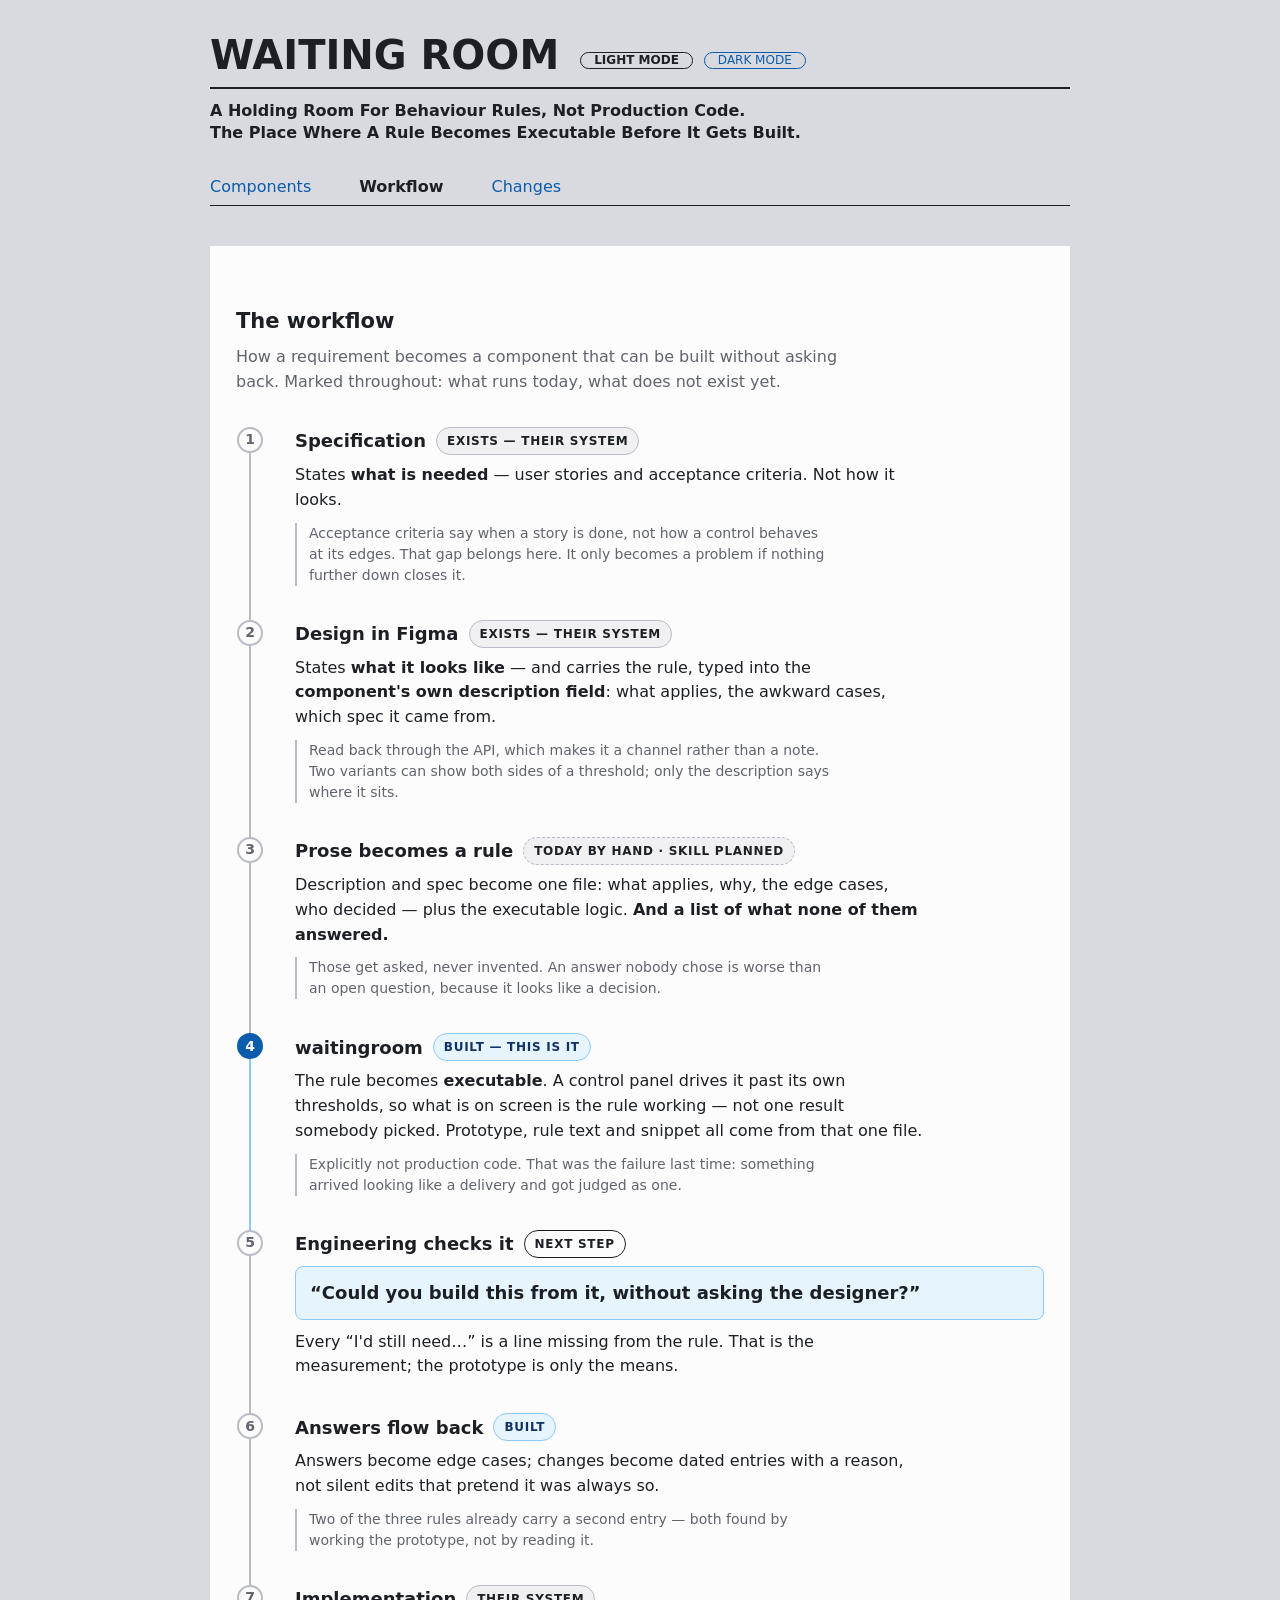
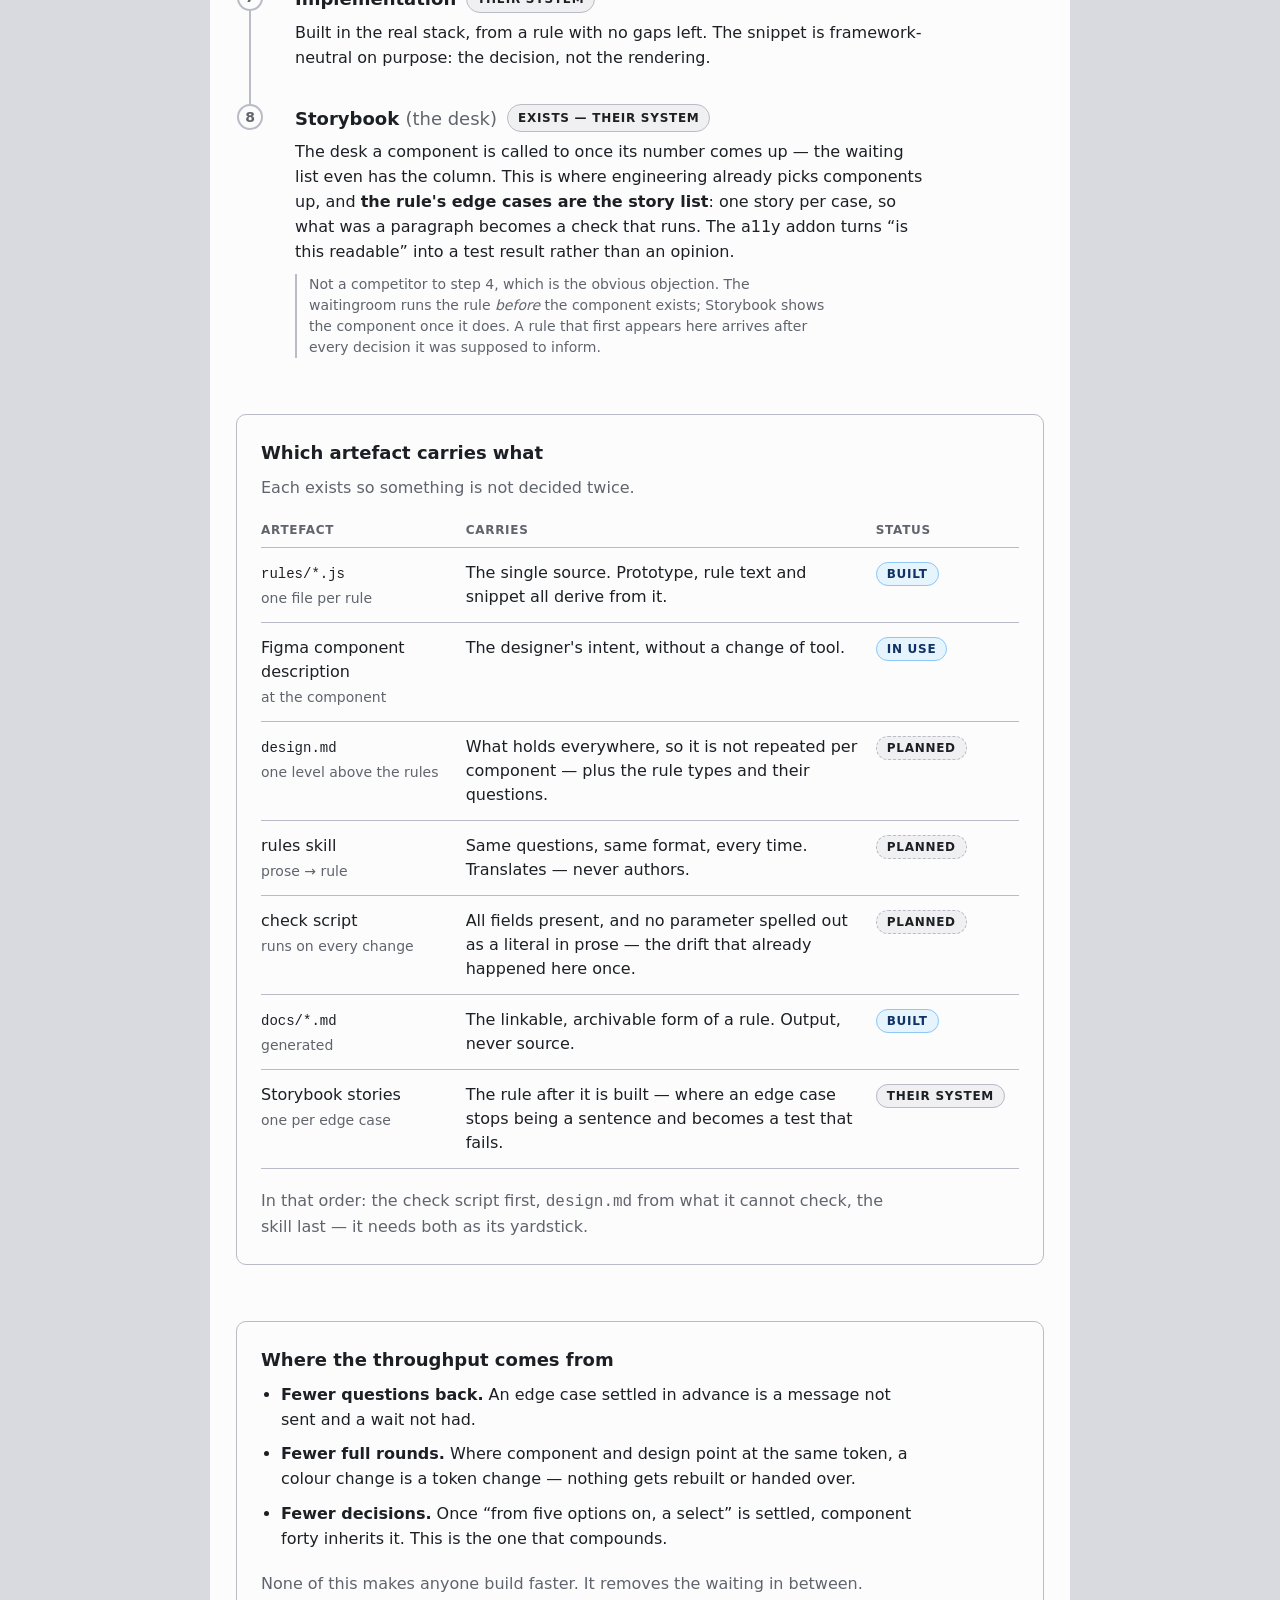
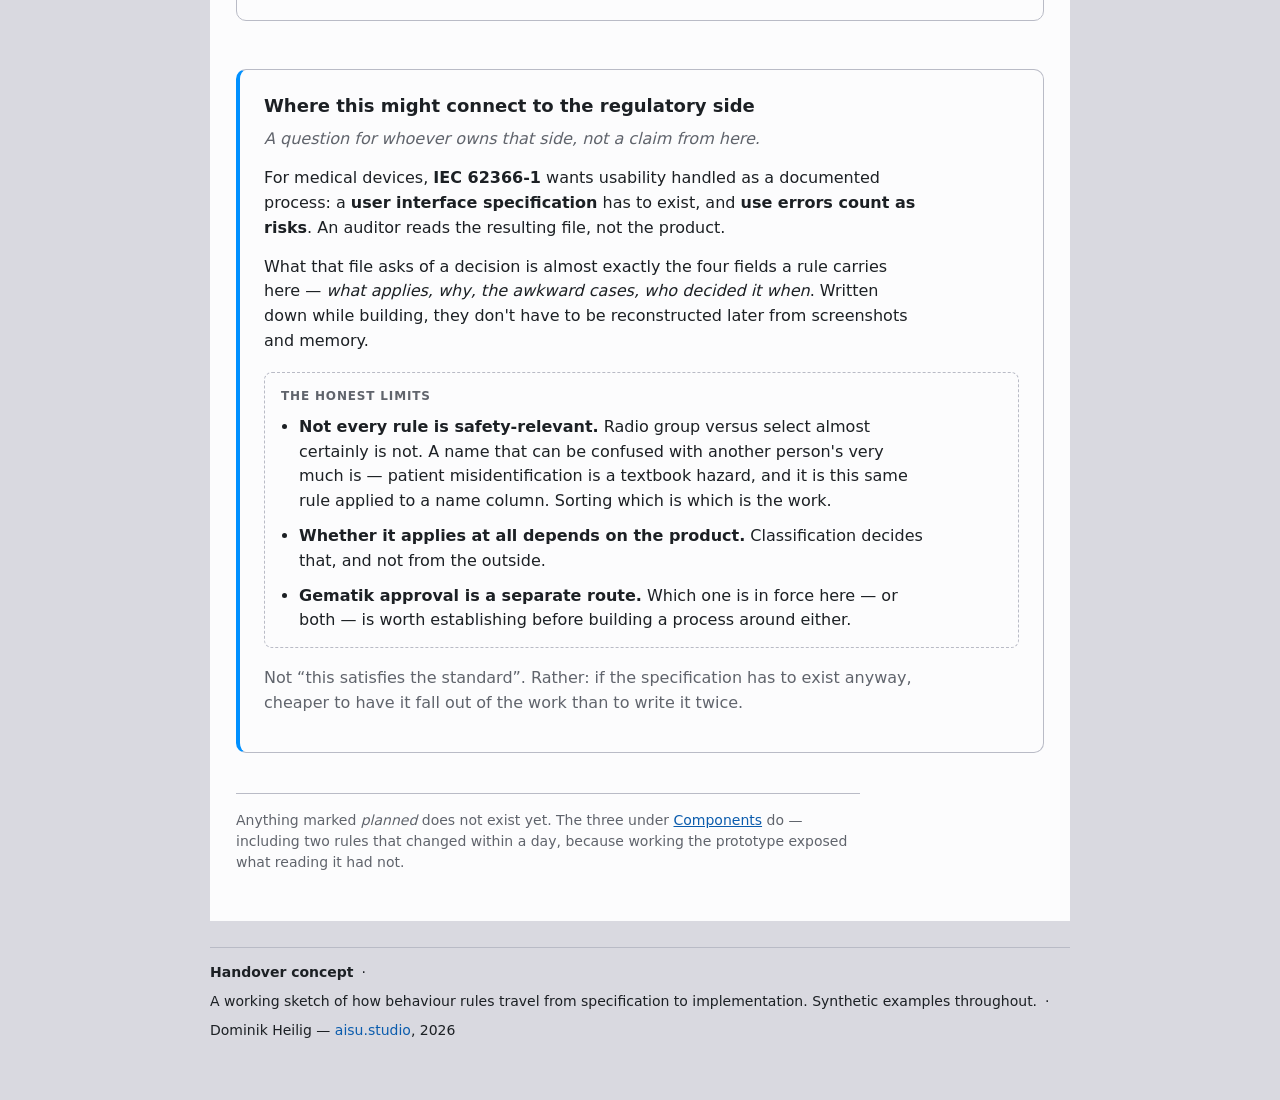
==== commit 64394264: "The desk, in the page's own language English instead of the German aside — and desk rather than coun" ====
--- a/flow.html
+++ b/flow.html
@@ -137,7 +137,7 @@
       <li class="wr-step">
         <div class="wr-step-head">
           <span class="wr-step-num">8</span>
-          <h2>Storybook <span class="wr-step-alias">(der Schalter)</span></h2>
+          <h2>Storybook <span class="wr-step-alias">(the desk)</span></h2>
           <span class="wr-status wr-status-theirs">exists — their system</span>
         </div>
         <p>
--- a/waitingroom.css
+++ b/waitingroom.css
@@ -782,9 +782,9 @@
 
 .wr-step-head { display: flex; align-items: center; gap: 10px; flex-wrap: wrap; margin-bottom: 8px; }
 .wr-step-head h2 { font-size: var(--t-read); margin: 0; }
-/* The German aside on the Storybook step. The page is English, its readers
-   are not — and the Schalter closes the metaphor the project is named after:
-   from the waiting room, a number gets called to a desk. */
+/* The aside on the Storybook step. It closes the metaphor the project is
+   named after — from the waiting room, a number gets called to a desk — and
+   it uses the word the waiting list's own column header already uses. */
 .wr-step-alias { font-weight: 400; color: var(--text-muted); }
 .wr-step p { margin: 0 0 10px; max-width: 62ch; }
 .wr-step p.wr-step-note {
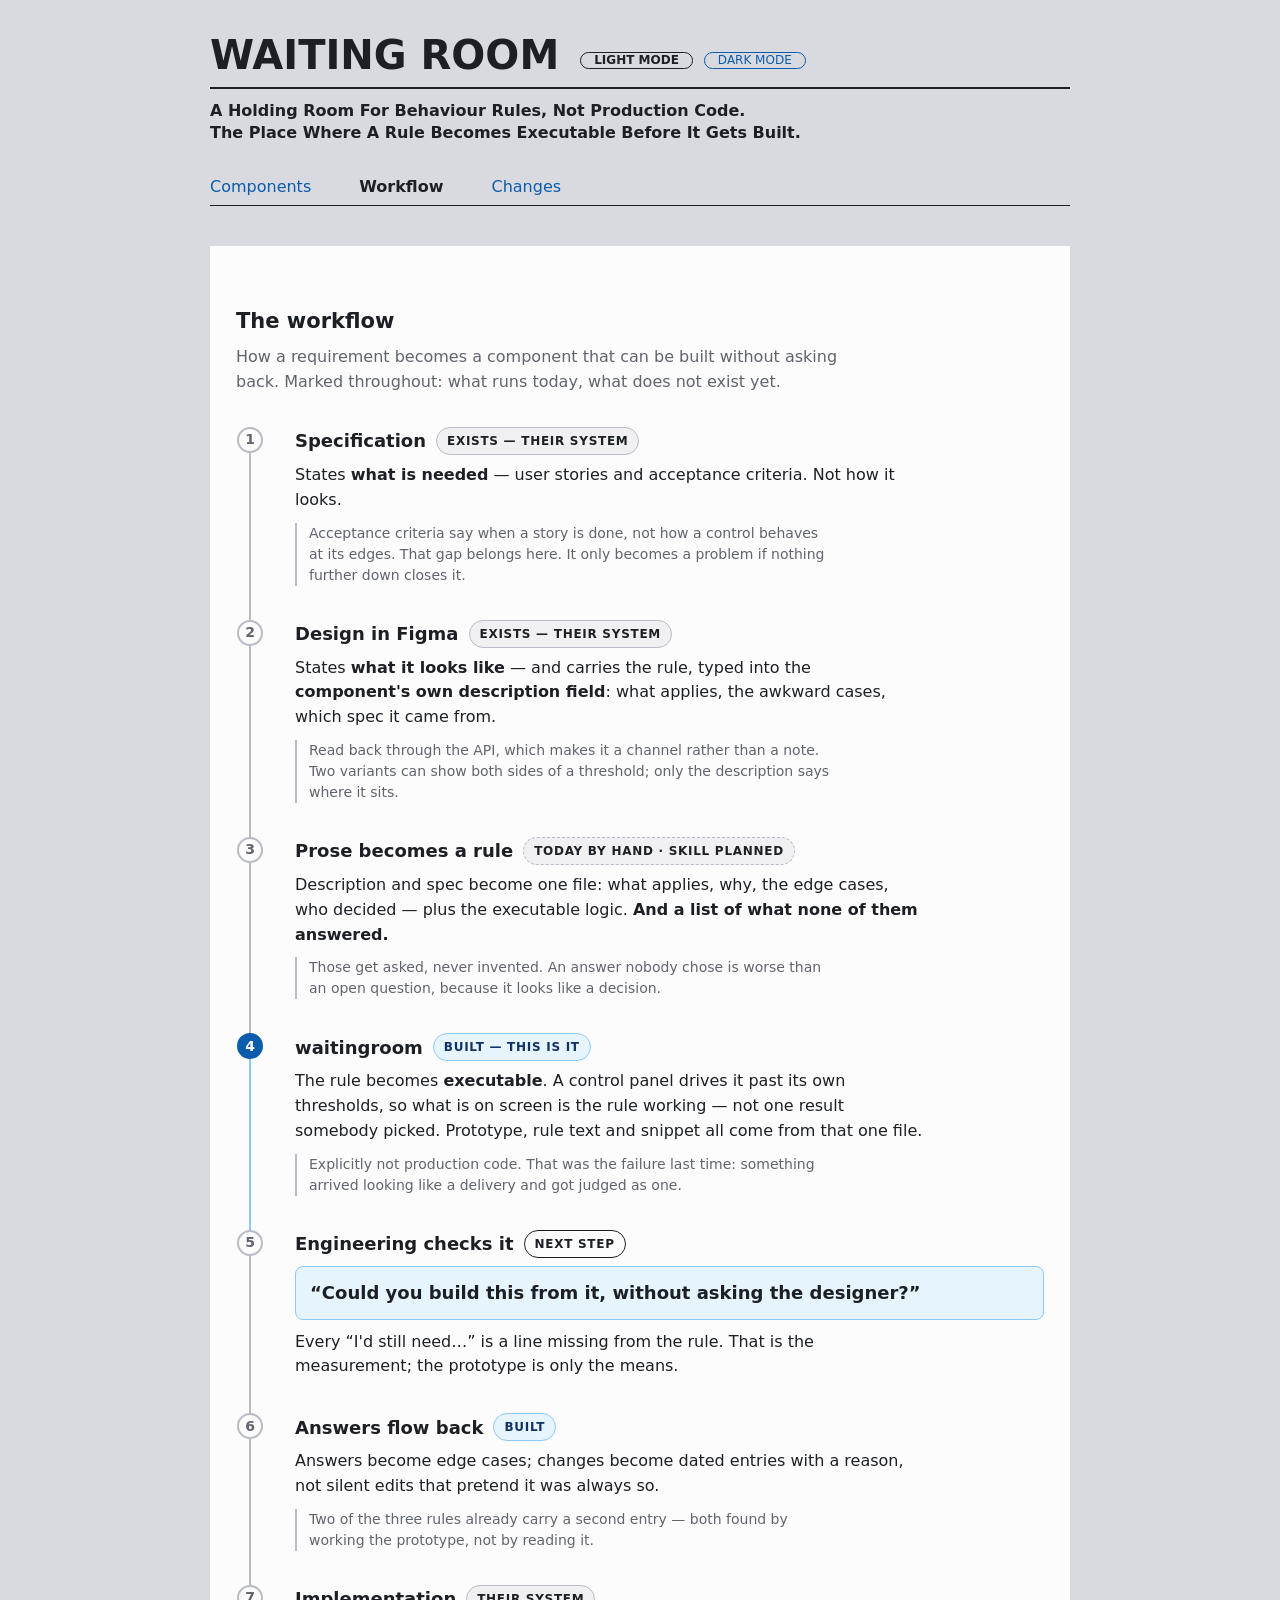
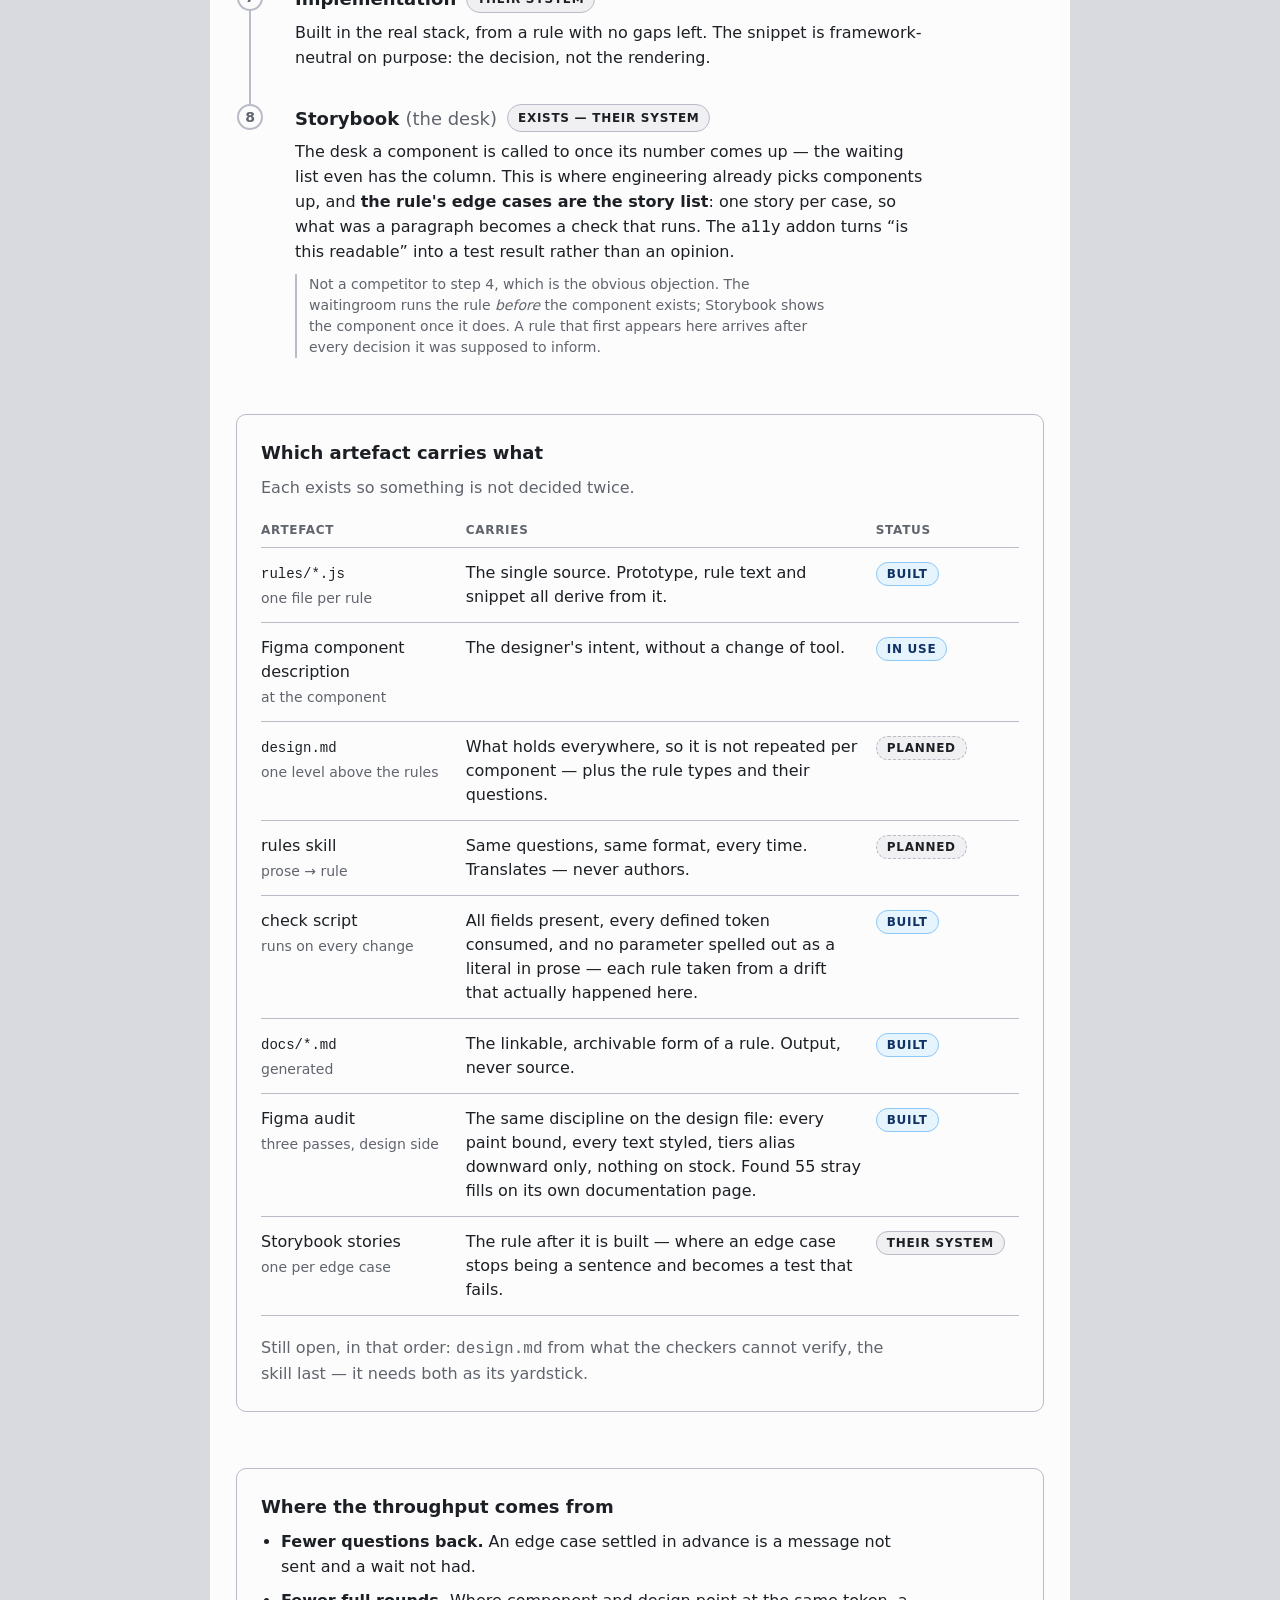
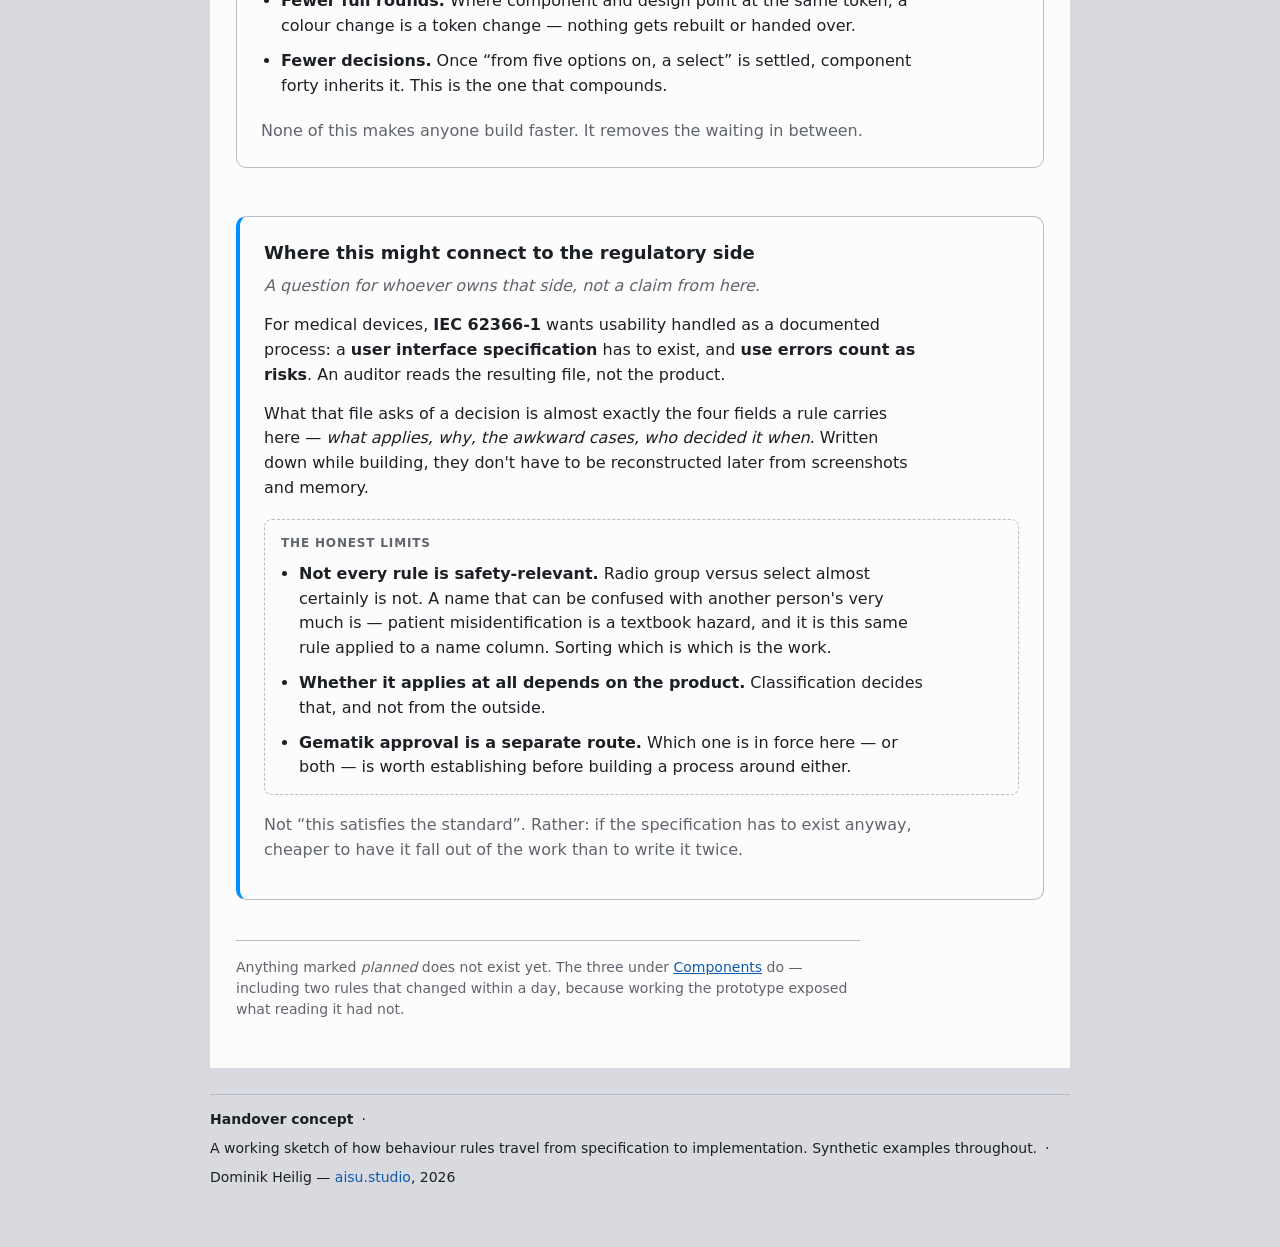
==== commit d6f3e6bc: "The Figma audit — the same discipline on the design side The premise: the designer's design system i" ====
--- a/flow.html
+++ b/flow.html
@@ -191,8 +191,8 @@
           </tr>
           <tr>
             <td>check script<div class="wr-cond-label">runs on every change</div></td>
-            <td>All fields present, and no parameter spelled out as a literal in prose — the drift that already happened here once.</td>
-            <td><span class="wr-status wr-status-planned">planned</span></td>
+            <td>All fields present, every defined token consumed, and no parameter spelled out as a literal in prose — each rule taken from a drift that actually happened here.</td>
+            <td><span class="wr-status wr-status-built">built</span></td>
           </tr>
           <tr>
             <td><code>docs/*.md</code><div class="wr-cond-label">generated</div></td>
@@ -200,6 +200,11 @@
             <td><span class="wr-status wr-status-built">built</span></td>
           </tr>
           <tr>
+            <td>Figma audit<div class="wr-cond-label">three passes, design side</div></td>
+            <td>The same discipline on the design file: every paint bound, every text styled, tiers alias downward only, nothing on stock. Found 55 stray fills on its own documentation page.</td>
+            <td><span class="wr-status wr-status-built">built</span></td>
+          </tr>
+          <tr>
             <td>Storybook stories<div class="wr-cond-label">one per edge case</div></td>
             <td>The rule after it is built — where an edge case stops being a sentence and becomes a test that fails.</td>
             <td><span class="wr-status wr-status-theirs">their system</span></td>
@@ -208,8 +213,8 @@
       </table>
 
       <p class="wr-origin-foot">
-        In that order: the check script first, <code>design.md</code> from what it cannot
-        check, the skill last — it needs both as its yardstick.
+        Still open, in that order: <code>design.md</code> from what the checkers cannot
+        verify, the skill last — it needs both as its yardstick.
       </p>
     </section>
 
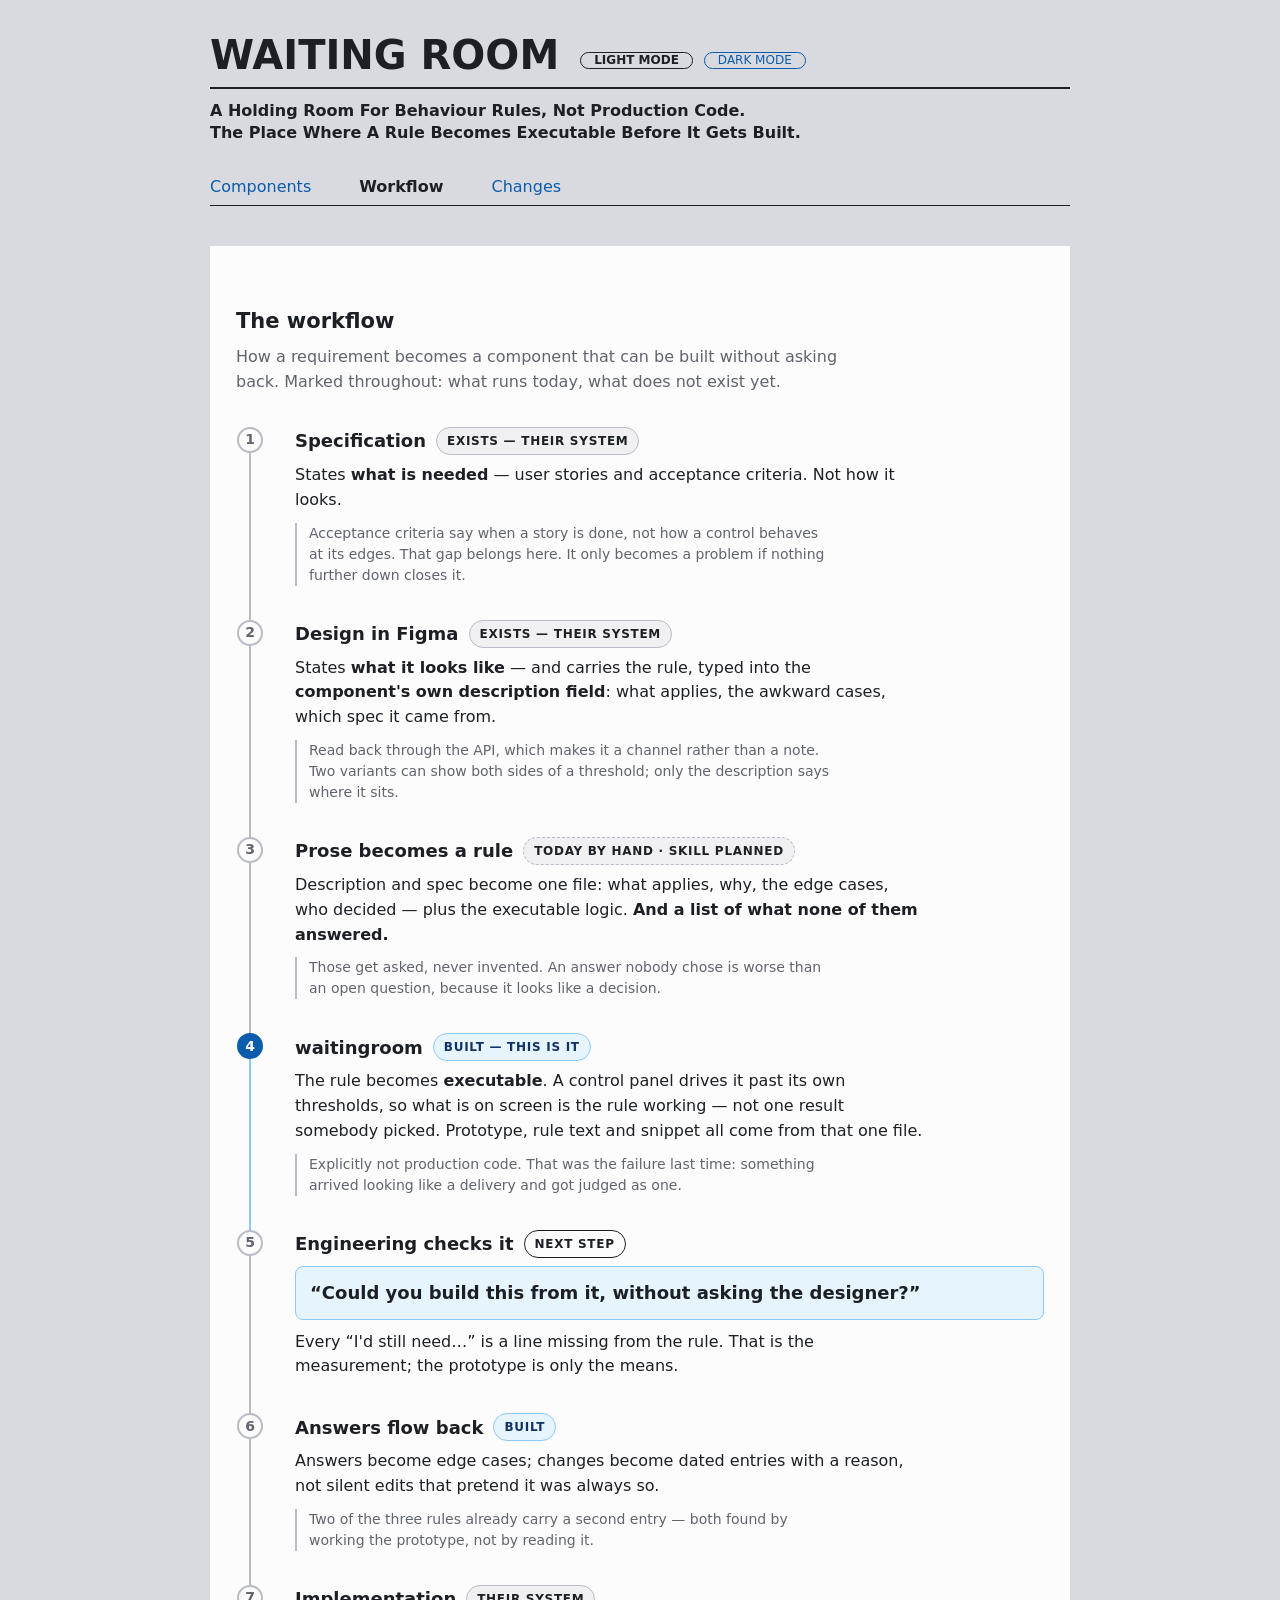
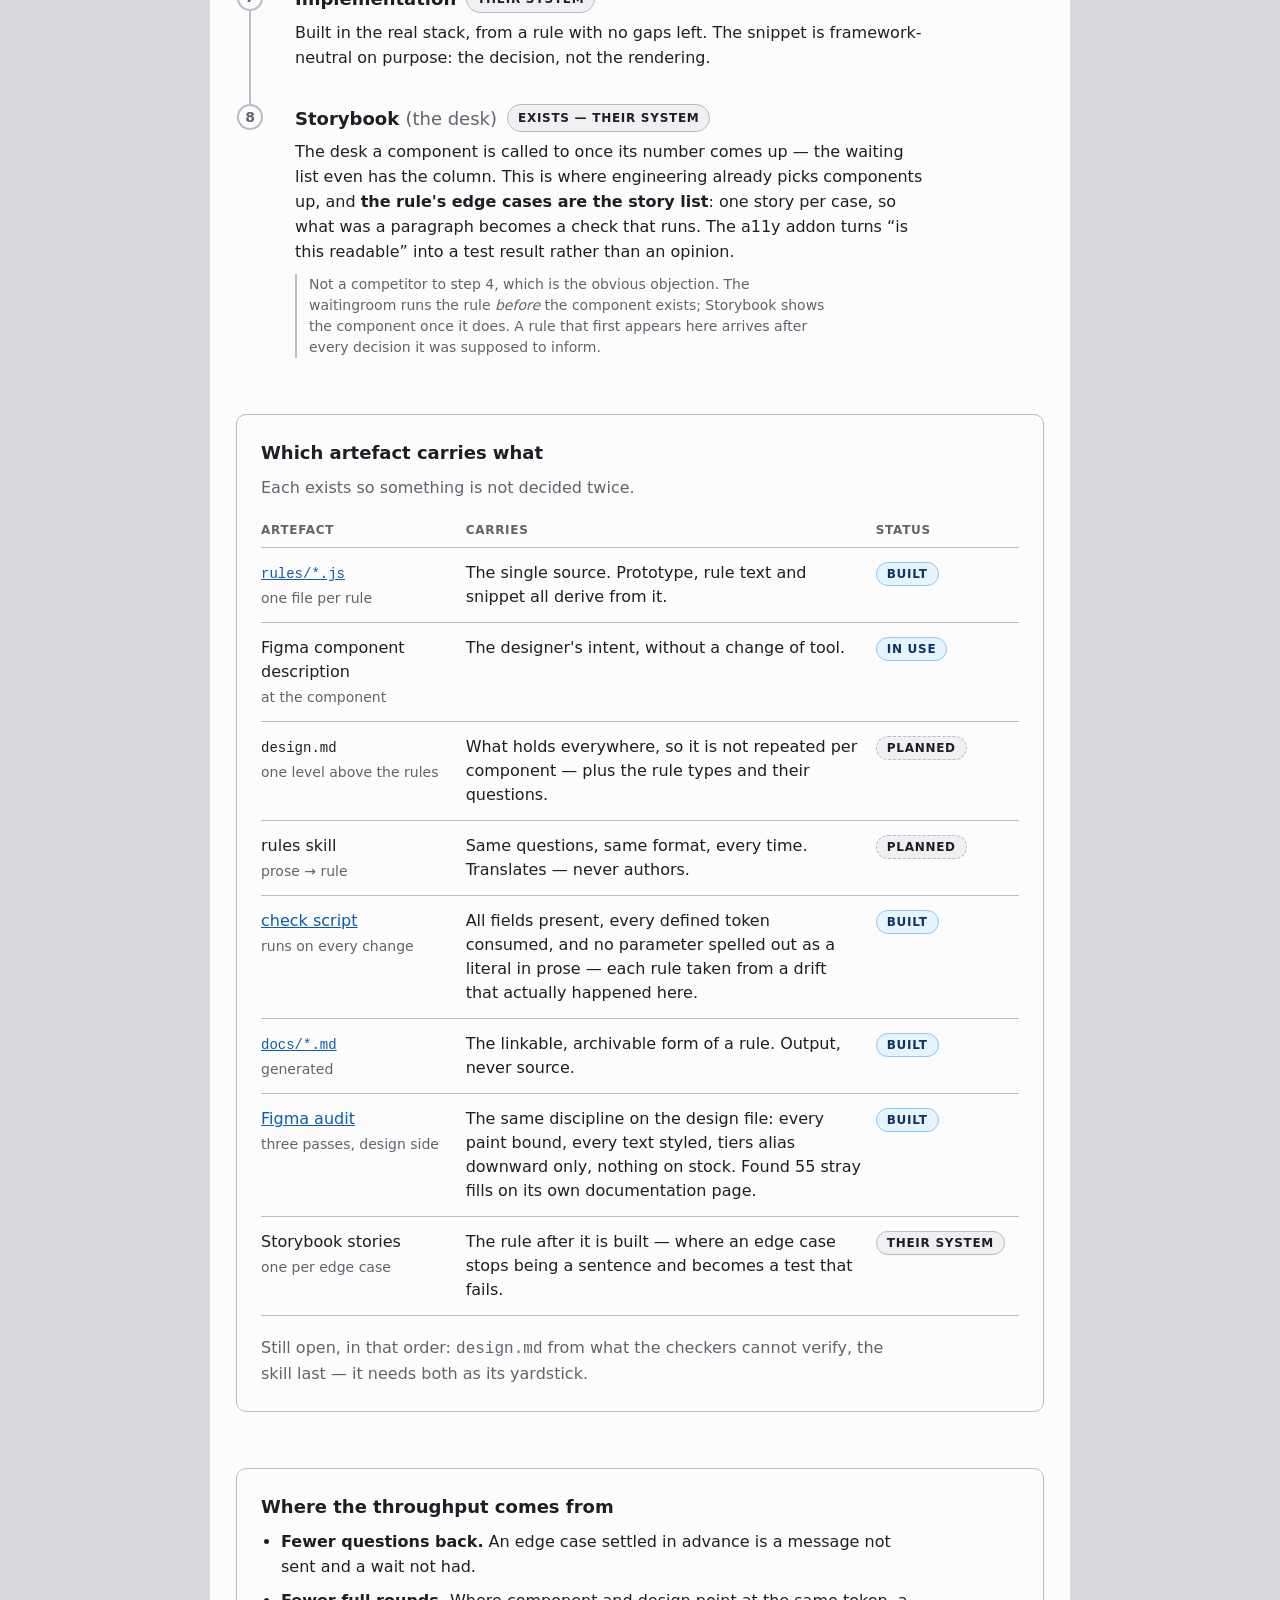
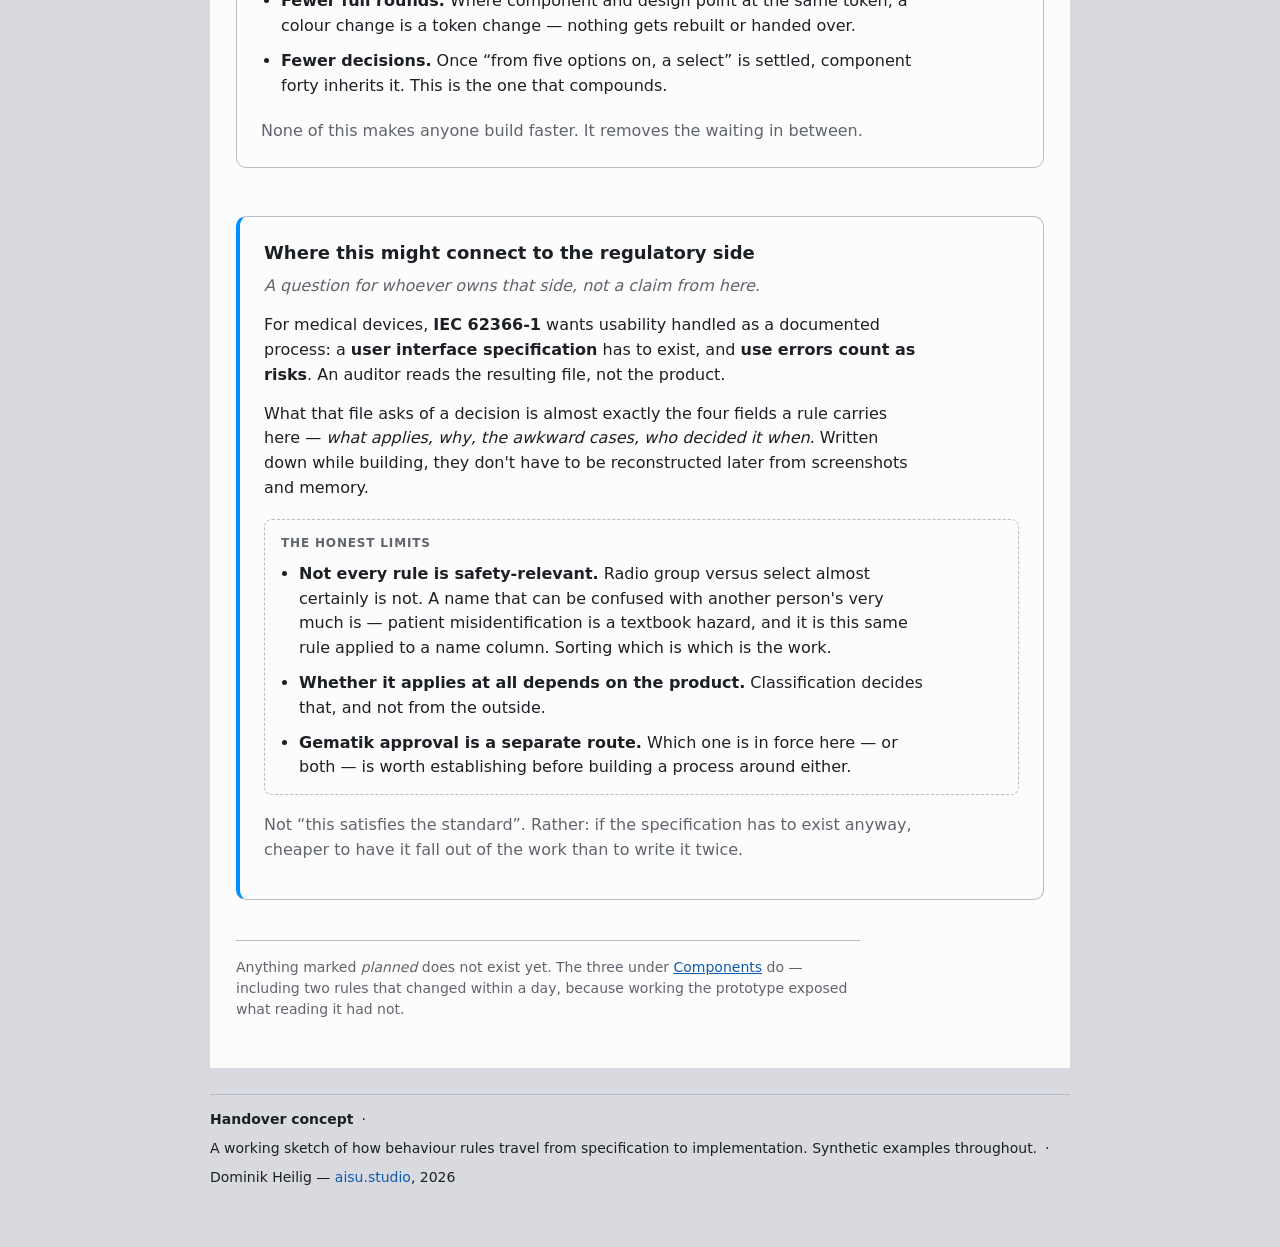
==== commit 5d3bc239: "Radix verified, and the artefact table stops making unlinked claims The colour layer carried a from-" ====
--- a/flow.html
+++ b/flow.html
@@ -170,7 +170,7 @@
         </thead>
         <tbody>
           <tr>
-            <td><code>rules/*.js</code><div class="wr-cond-label">one file per rule</div></td>
+            <td><a href="https://github.com/AisuStudio/waitingroom/blob/main/rules/selection.js" target="_blank" rel="noopener noreferrer"><code>rules/*.js</code></a><div class="wr-cond-label">one file per rule</div></td>
             <td>The single source. Prototype, rule text and snippet all derive from it.</td>
             <td><span class="wr-status wr-status-built">built</span></td>
           </tr>
@@ -190,17 +190,17 @@
             <td><span class="wr-status wr-status-planned">planned</span></td>
           </tr>
           <tr>
-            <td>check script<div class="wr-cond-label">runs on every change</div></td>
+            <td><a href="https://github.com/AisuStudio/waitingroom/blob/main/check-rules.mjs" target="_blank" rel="noopener noreferrer">check script</a><div class="wr-cond-label">runs on every change</div></td>
             <td>All fields present, every defined token consumed, and no parameter spelled out as a literal in prose — each rule taken from a drift that actually happened here.</td>
             <td><span class="wr-status wr-status-built">built</span></td>
           </tr>
           <tr>
-            <td><code>docs/*.md</code><div class="wr-cond-label">generated</div></td>
+            <td><a href="https://github.com/AisuStudio/waitingroom/blob/main/docs" target="_blank" rel="noopener noreferrer"><code>docs/*.md</code></a><div class="wr-cond-label">generated</div></td>
             <td>The linkable, archivable form of a rule. Output, never source.</td>
             <td><span class="wr-status wr-status-built">built</span></td>
           </tr>
           <tr>
-            <td>Figma audit<div class="wr-cond-label">three passes, design side</div></td>
+            <td><a href="https://github.com/AisuStudio/waitingroom/blob/main/check-figma.js" target="_blank" rel="noopener noreferrer">Figma audit</a><div class="wr-cond-label">three passes, design side</div></td>
             <td>The same discipline on the design file: every paint bound, every text styled, tiers alias downward only, nothing on stock. Found 55 stray fills on its own documentation page.</td>
             <td><span class="wr-status wr-status-built">built</span></td>
           </tr>
--- a/waitingroom.css
+++ b/waitingroom.css
@@ -10,9 +10,9 @@
    saturated solids, 11/12 text. That is why no contrast is computed by hand
    here: steps 11 and 12 on steps 1/2 are text-safe by construction.
 
-   NOTE: the hex values below were written from memory and should be checked
-   against the official Radix values before any serious use. For the structure
-   this file is demonstrating, that makes no difference.
+   The hex values were verified against the official palette
+   (@radix-ui/colors 3.0.0, unpkg) on 2026-08-20: all 22 stocked values match
+   exactly, light and dark. The demo says Radix and is Radix.
    ========================================================================= */
 
 :root {
